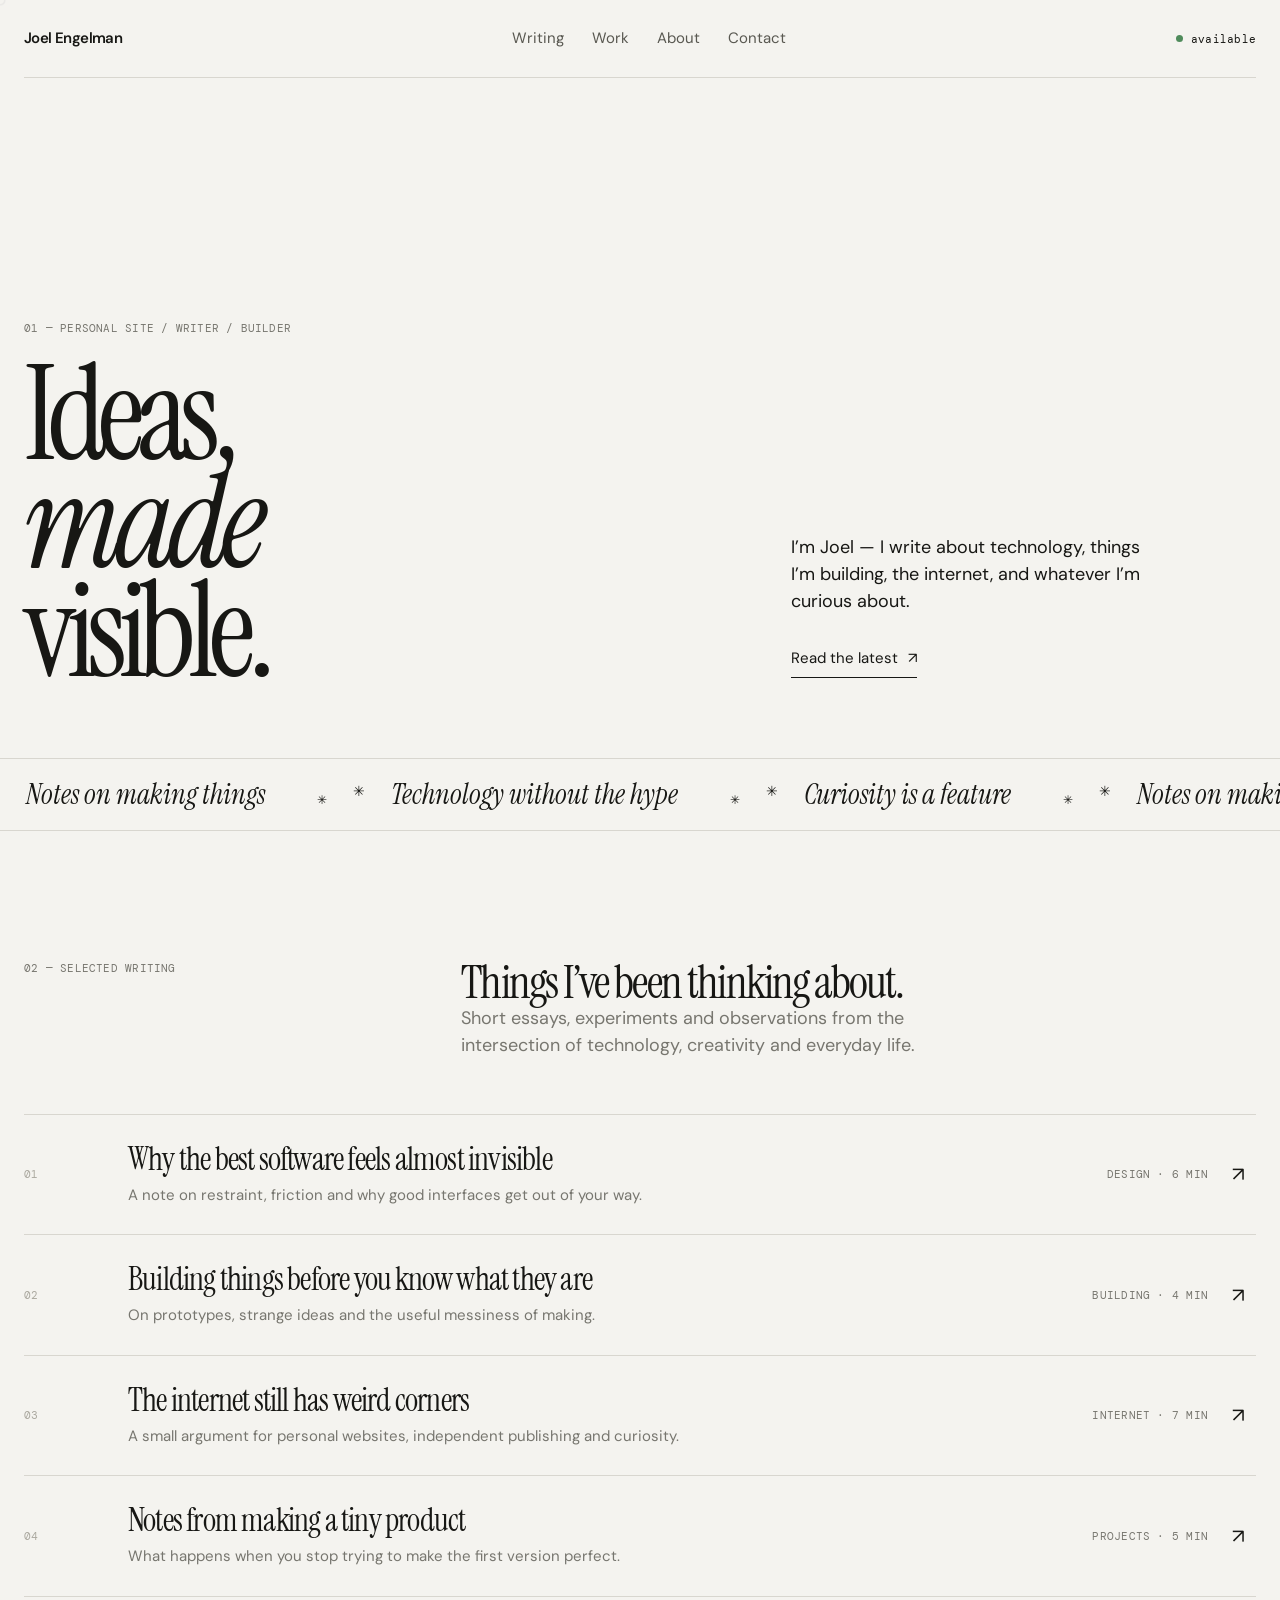
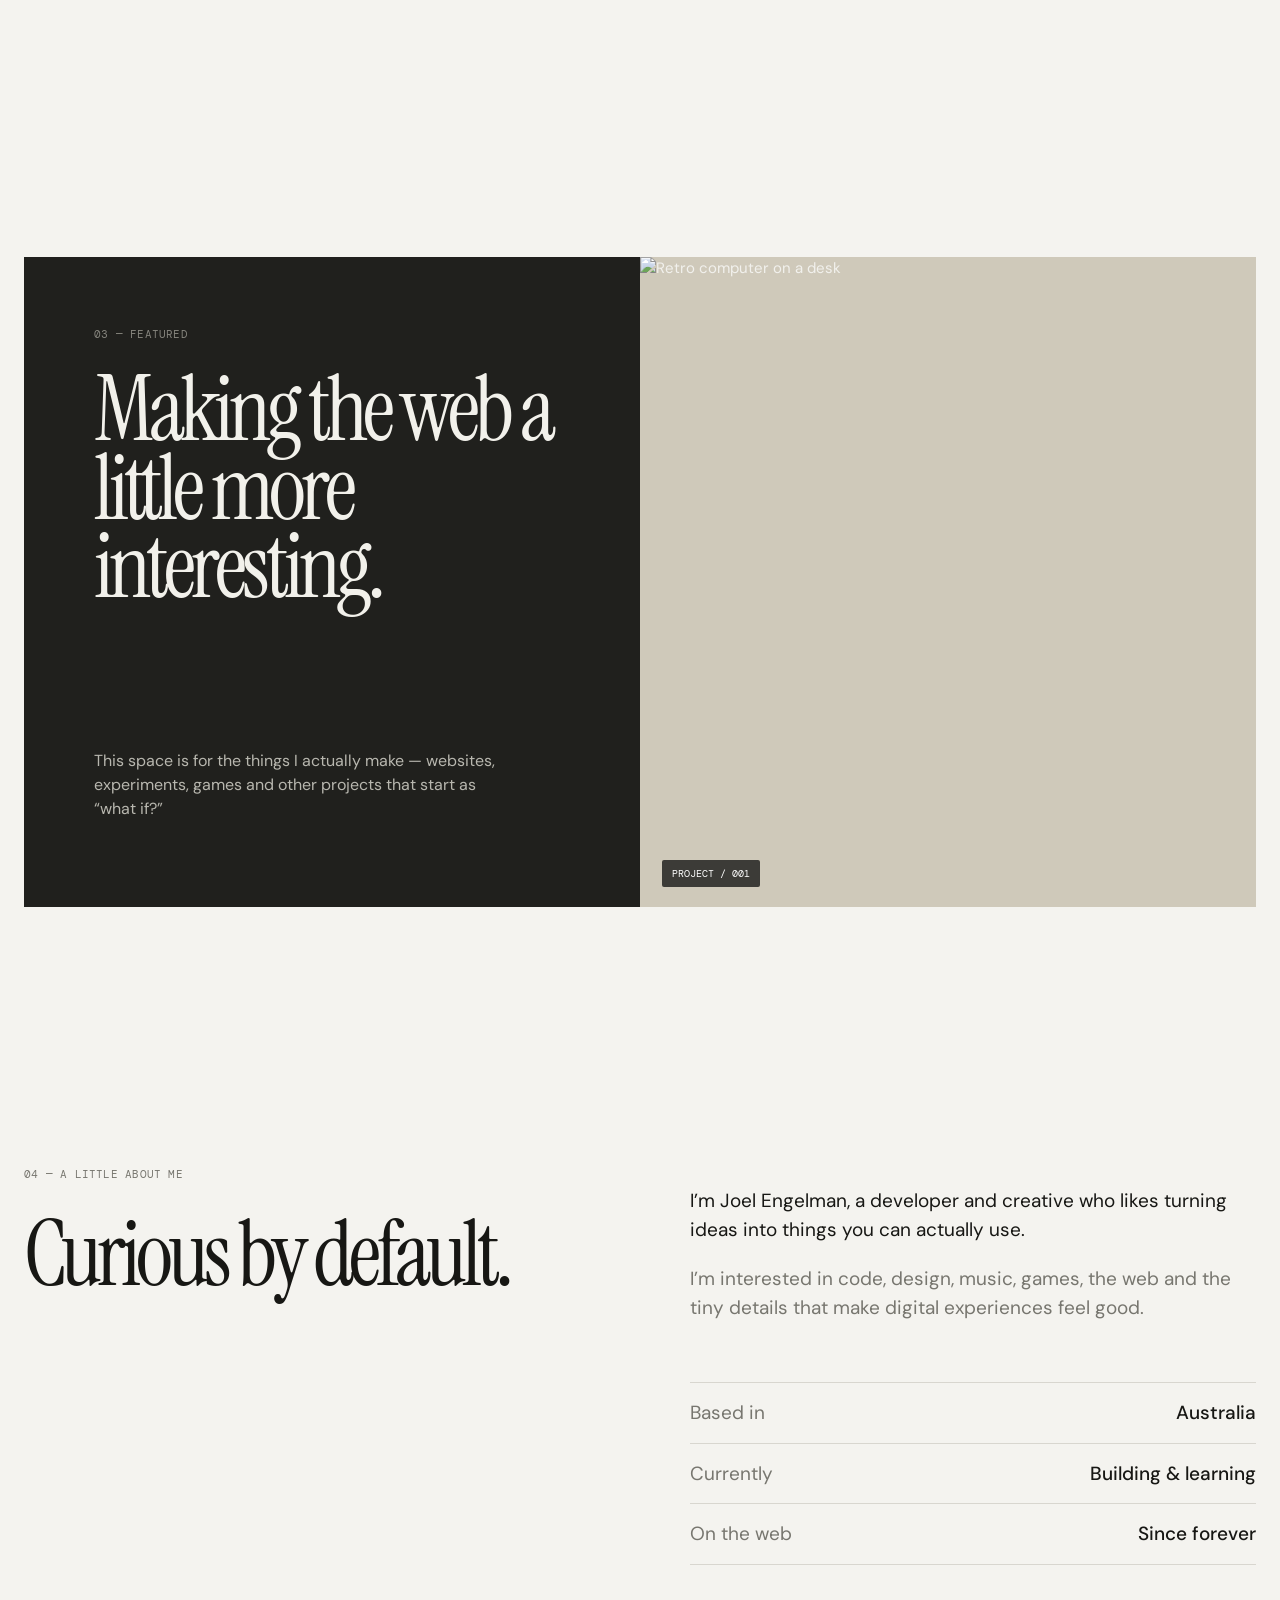
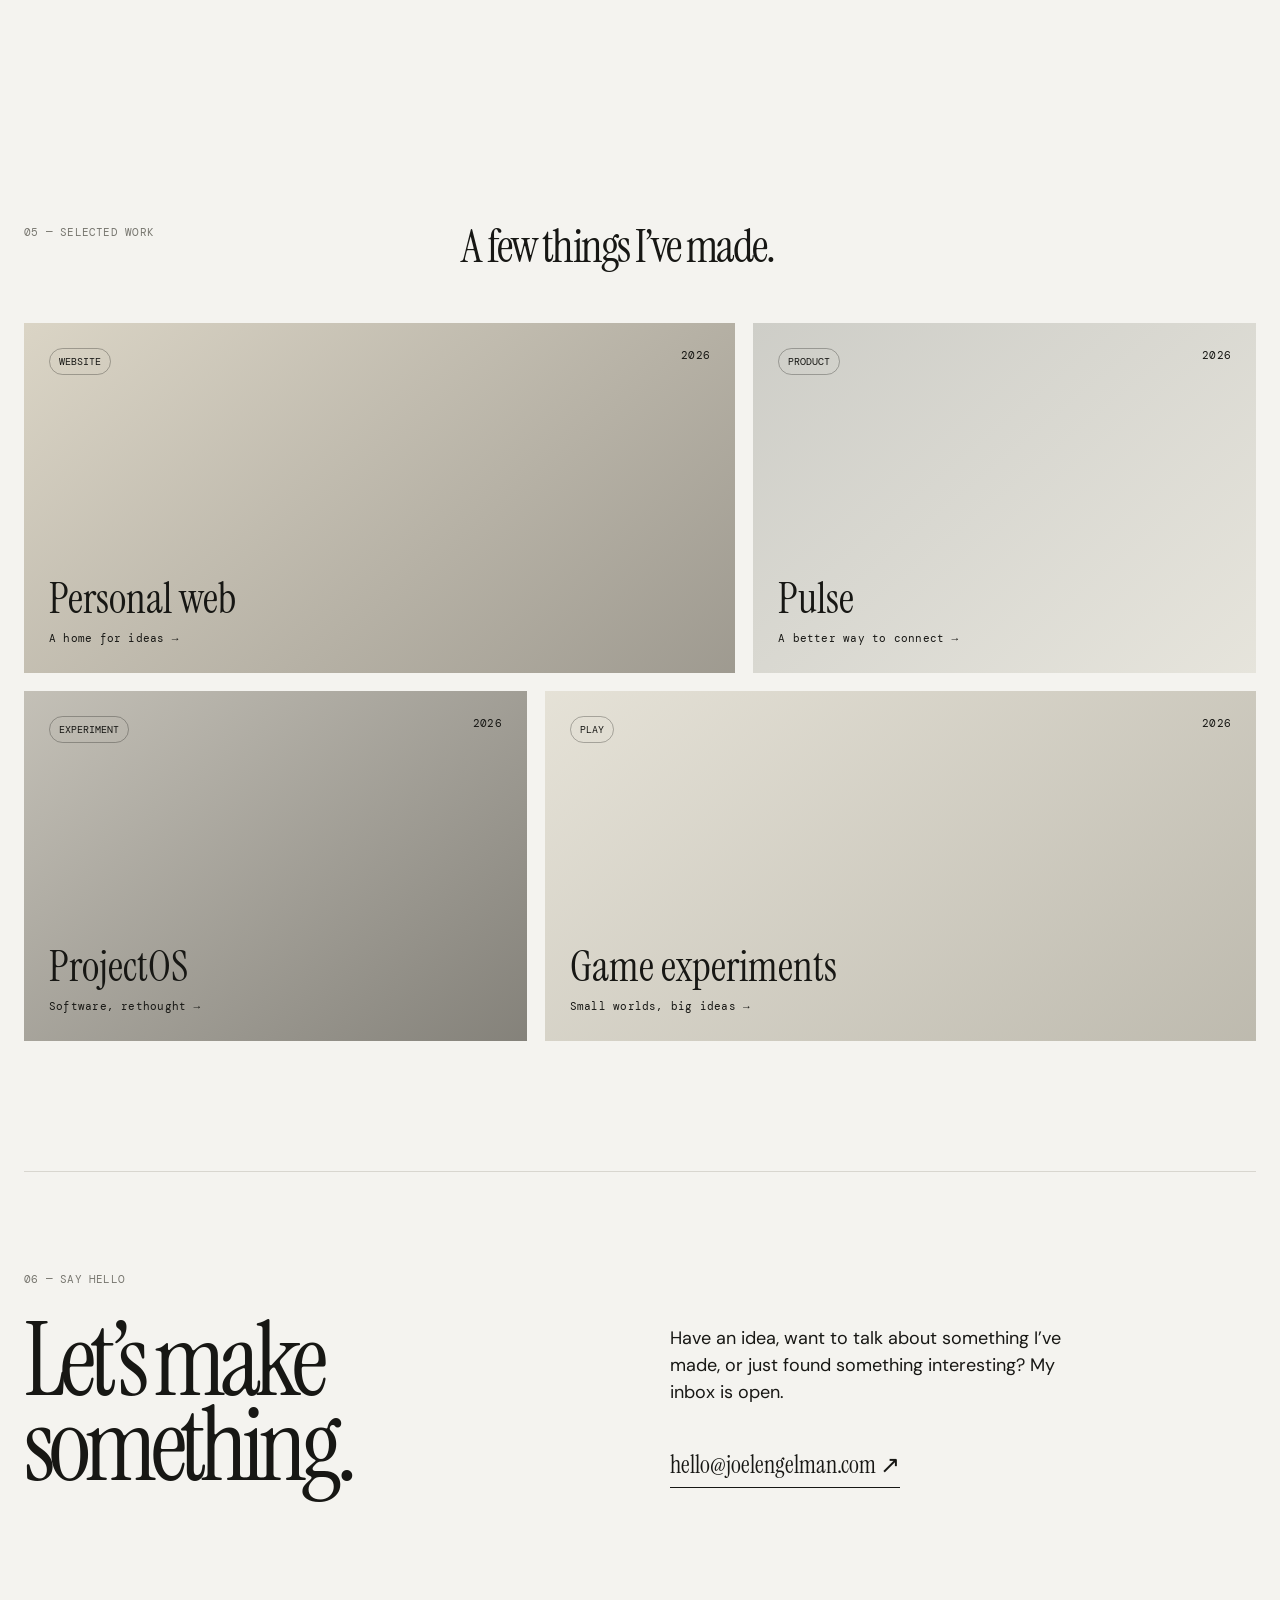
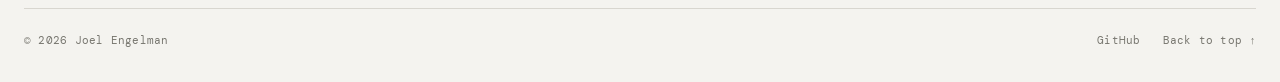
==== index.html @ c0d8b7df "Create premium editorial personal website" ====
<!doctype html>
<html lang="en">
<head>
<meta charset="utf-8">
<meta name="viewport" content="width=device-width,initial-scale=1">
<meta name="description" content="Joel Engelman — personal website, writing, projects and ideas.">
<title>Joel Engelman — Notes, projects & ideas</title>
<link rel="preconnect" href="https://fonts.googleapis.com">
<link rel="preconnect" href="https://fonts.gstatic.com" crossorigin>
<link href="https://fonts.googleapis.com/css2?family=DM+Mono:wght@400;500&family=DM+Sans:wght@400;500;600;700&family=Instrument+Serif:ital@0;1&display=swap" rel="stylesheet">
<style>
:root{--bg:#f4f3ef;--ink:#171714;--muted:#77766f;--line:#d8d6cf;--card:#eae9e3;--white:#faf9f5;--serif:'Instrument Serif',Georgia,serif;--sans:'DM Sans',Arial,sans-serif;--mono:'DM Mono',monospace}
*{box-sizing:border-box}html{scroll-behavior:smooth}body{margin:0;background:var(--bg);color:var(--ink);font-family:var(--sans);font-size:15px;line-height:1.5}a{color:inherit;text-decoration:none}button{font:inherit;color:inherit}.wrap{width:min(1240px,calc(100% - 48px));margin:auto}.mono{font:11px var(--mono);letter-spacing:.02em}.muted{color:var(--muted)}
.nav{height:78px;display:flex;align-items:center;justify-content:space-between;border-bottom:1px solid var(--line);position:relative;z-index:10}.brand{font-weight:600;letter-spacing:-.04em}.navlinks{display:flex;gap:28px;color:#595851}.navlinks a{transition:color .25s}.navlinks a:hover{color:var(--ink)}.navright{display:flex;align-items:center;gap:14px}.status{display:flex;align-items:center;gap:8px}.dot{width:7px;height:7px;border-radius:50%;background:#4f8b5b}.menu{display:none;background:none;border:0}
.hero{min-height:680px;display:grid;grid-template-columns:1.2fr .8fr;align-items:end;padding:90px 0 72px;gap:70px}.eyebrow{margin-bottom:26px}.hero h1{font:clamp(70px,10.2vw,150px)/.83 var(--serif);font-weight:400;letter-spacing:-.065em;margin:0;max-width:900px}.hero h1 em{font-style:italic}.hero-side{padding-bottom:8px;max-width:360px}.hero-side p{font-size:18px;line-height:1.5;margin:0 0 32px}.arrow{display:inline-flex;align-items:center;gap:10px;border-bottom:1px solid var(--ink);padding-bottom:8px}.arrow span{transition:transform .3s}.arrow:hover span{transform:translate(4px,-4px)}
.marquee{border-top:1px solid var(--line);border-bottom:1px solid var(--line);overflow:hidden;white-space:nowrap}.track{display:inline-flex;animation:marquee 28s linear infinite}.track span{font:italic 28px var(--serif);padding:17px 26px}.track b{font:14px var(--mono);font-weight:400;padding:23px 0}.track span:after{content:'✳';font:12px var(--sans);margin-left:52px}@keyframes marquee{to{transform:translateX(-50%)}}
.section{padding:130px 0}.section-head{display:grid;grid-template-columns:1fr 2fr;gap:40px;margin-bottom:55px}.section-title{font:46px/.95 var(--serif);letter-spacing:-.04em;margin:0}.section-intro{font-size:18px;max-width:540px;margin:0}.posts{border-top:1px solid var(--line)}.post{display:grid;grid-template-columns:80px 1.35fr .75fr 24px;gap:24px;align-items:center;padding:28px 0;border-bottom:1px solid var(--line);transition:padding .35s,background .35s}.post:hover{padding-left:18px;padding-right:18px;background:rgba(255,255,255,.35)}.num{color:#aaa89f}.post h3{font:32px/1 var(--serif);font-weight:400;margin:0 0 9px;letter-spacing:-.025em}.post p{margin:0;color:var(--muted);max-width:580px}.tag{text-align:right;color:var(--muted)}.chev{font-size:20px;transition:transform .3s}.post:hover .chev{transform:translate(4px,-4px)}
.feature{display:grid;grid-template-columns:1fr 1fr;min-height:650px;background:#20201d;color:#f2f1eb}.feature-copy{padding:70px;display:flex;flex-direction:column;justify-content:space-between}.feature-copy h2{font:clamp(54px,7vw,100px)/.88 var(--serif);font-weight:400;letter-spacing:-.055em;margin:0}.feature-copy p{max-width:420px;color:#b8b7af;font-size:16px}.feature-image{position:relative;overflow:hidden;background:#cfc9ba}.feature-image img{width:100%;height:100%;object-fit:cover;filter:saturate(.65);transition:transform 1.1s cubic-bezier(.2,.7,.2,1)}.feature:hover img{transform:scale(1.045)}.image-label{position:absolute;left:22px;bottom:20px;background:rgba(20,20,18,.78);color:white;padding:7px 10px;border-radius:2px;font:10px var(--mono)}
.about{display:grid;grid-template-columns:1fr 1fr;gap:100px}.about h2{font:clamp(58px,7vw,100px)/.88 var(--serif);font-weight:400;letter-spacing:-.055em;margin:0}.about-copy{font-size:19px;line-height:1.55;align-self:end}.facts{margin-top:60px;border-top:1px solid var(--line)}.fact{display:flex;justify-content:space-between;padding:15px 0;border-bottom:1px solid var(--line);color:var(--muted)}.fact b{color:var(--ink);font-weight:500}
.projects{display:grid;grid-template-columns:repeat(12,1fr);gap:18px}.project{background:var(--card);min-height:350px;padding:25px;display:flex;flex-direction:column;justify-content:space-between;overflow:hidden;position:relative}.project:nth-child(1){grid-column:span 7}.project:nth-child(2){grid-column:span 5}.project:nth-child(3){grid-column:span 5}.project:nth-child(4){grid-column:span 7}.project .visual{position:absolute;inset:0;opacity:.82;transition:transform .8s}.project:hover .visual{transform:scale(1.04)}.visual.one{background:linear-gradient(140deg,#d7d0bf,#8e897e)}.visual.two{background:linear-gradient(140deg,#c8c8c2,#e5e3da)}.visual.three{background:linear-gradient(140deg,#bbb7ad,#6e6b63)}.visual.four{background:linear-gradient(140deg,#e4e0d4,#b4b0a3)}.project-content,.project-top{position:relative;z-index:2}.project h3{font:42px var(--serif);margin:0}.project-top{display:flex;justify-content:space-between}.pill{border:1px solid rgba(23,23,20,.3);padding:6px 9px;border-radius:30px;font:10px var(--mono)}
.contact{border-top:1px solid var(--line);padding:100px 0 120px;display:grid;grid-template-columns:1fr 1fr;gap:60px}.contact h2{font:clamp(60px,8vw,115px)/.83 var(--serif);font-weight:400;letter-spacing:-.06em;margin:0}.contact-copy{align-self:end;max-width:420px;font-size:18px}.contact-link{display:inline-block;font:24px var(--serif);border-bottom:1px solid var(--ink);padding-bottom:7px;margin-top:25px}.footer{border-top:1px solid var(--line);padding:24px 0 35px;display:flex;justify-content:space-between;color:var(--muted)}.footer-links{display:flex;gap:22px}.footer a:hover{color:var(--ink)}
.reveal{opacity:0;transform:translateY(24px);transition:opacity .8s ease,transform .8s cubic-bezier(.2,.7,.2,1)}.reveal.visible{opacity:1;transform:none}.cursor{position:fixed;width:11px;height:11px;border:1px solid var(--ink);border-radius:50%;pointer-events:none;z-index:100;transform:translate(-50%,-50%);transition:width .2s,height .2s,background .2s;mix-blend-mode:difference}.cursor.big{width:48px;height:48px;background:#fff;border-color:#fff}.progress{position:fixed;left:0;top:0;height:2px;background:var(--ink);z-index:100;width:0}
@media(max-width:800px){.wrap{width:min(100% - 32px,620px)}.nav{height:68px}.navlinks{display:none}.menu{display:block}.status{display:none}.hero{min-height:auto;grid-template-columns:1fr;padding:90px 0 80px;gap:55px}.hero h1{font-size:clamp(68px,20vw,120px)}.hero-side{max-width:500px}.section{padding:90px 0}.section-head{grid-template-columns:1fr;gap:25px}.post{grid-template-columns:35px 1fr 20px}.post .tag{display:none}.post h3{font-size:27px}.feature{grid-template-columns:1fr}.feature-image{min-height:430px;order:-1}.feature-copy{padding:45px 28px;min-height:500px}.about{grid-template-columns:1fr;gap:55px}.projects{display:block}.project{margin-bottom:14px;min-height:300px}.contact{grid-template-columns:1fr;padding:80px 0;gap:55px}.footer{display:block}.footer-links{margin-top:15px}.cursor{display:none}}
</style>
</head>
<body>
<div class="progress" id="progress"></div><div class="cursor" id="cursor"></div>
<header class="wrap nav"><a class="brand" href="#top">Joel Engelman</a><nav class="navlinks"><a href="#writing">Writing</a><a href="#work">Work</a><a href="#about">About</a><a href="#contact">Contact</a></nav><div class="navright"><span class="status mono"><i class="dot"></i> available</span><button class="menu" aria-label="Open menu">☰</button></div></header>
<main id="top">
<section class="wrap hero reveal"><div><div class="eyebrow mono muted">01 — PERSONAL SITE / WRITER / BUILDER</div><h1>Ideas,<br><em>made</em><br>visible.</h1></div><div class="hero-side"><p>I’m Joel — I write about technology, things I’m building, the internet, and whatever I’m curious about.</p><a class="arrow" href="#writing">Read the latest <span>↗</span></a></div></section>
<div class="marquee"><div class="track"><span>Notes on making things</span><b>✳</b><span>Technology without the hype</span><b>✳</b><span>Curiosity is a feature</span><b>✳</b><span>Notes on making things</span><b>✳</b><span>Technology without the hype</span><b>✳</b><span>Curiosity is a feature</span><b>✳</b></div></div>
<section class="wrap section reveal" id="writing"><div class="section-head"><div><div class="mono muted">02 — SELECTED WRITING</div></div><div><h2 class="section-title">Things I’ve been thinking about.</h2><p class="section-intro muted">Short essays, experiments and observations from the intersection of technology, creativity and everyday life.</p></div></div><div class="posts">
<a class="post" href="#"><span class="num mono">01</span><div><h3>Why the best software feels almost invisible</h3><p>A note on restraint, friction and why good interfaces get out of your way.</p></div><span class="tag mono">DESIGN · 6 MIN</span><span class="chev">↗</span></a>
<a class="post" href="#"><span class="num mono">02</span><div><h3>Building things before you know what they are</h3><p>On prototypes, strange ideas and the useful messiness of making.</p></div><span class="tag mono">BUILDING · 4 MIN</span><span class="chev">↗</span></a>
<a class="post" href="#"><span class="num mono">03</span><div><h3>The internet still has weird corners</h3><p>A small argument for personal websites, independent publishing and curiosity.</p></div><span class="tag mono">INTERNET · 7 MIN</span><span class="chev">↗</span></a>
<a class="post" href="#"><span class="num mono">04</span><div><h3>Notes from making a tiny product</h3><p>What happens when you stop trying to make the first version perfect.</p></div><span class="tag mono">PROJECTS · 5 MIN</span><span class="chev">↗</span></a>
</div></section>
<section class="wrap section reveal" id="work"><div class="feature"><div class="feature-copy"><div><div class="mono" style="color:#85847d;margin-bottom:30px">03 — FEATURED</div><h2>Making the web a little more interesting.</h2></div><p>This space is for the things I actually make — websites, experiments, games and other projects that start as “what if?”</p></div><div class="feature-image"><img src="https://images.unsplash.com/photo-1550745165-9bc0b252726f?auto=format&fit=crop&w=1200&q=85" alt="Retro computer on a desk"><span class="image-label">PROJECT / 001</span></div></div></section>
<section class="wrap section reveal" id="about"><div class="about"><div><div class="mono muted" style="margin-bottom:35px">04 — A LITTLE ABOUT ME</div><h2>Curious by default.</h2></div><div class="about-copy"><p>I’m Joel Engelman, a developer and creative who likes turning ideas into things you can actually use.</p><p class="muted">I’m interested in code, design, music, games, the web and the tiny details that make digital experiences feel good.</p><div class="facts"><div class="fact"><span>Based in</span><b>Australia</b></div><div class="fact"><span>Currently</span><b>Building & learning</b></div><div class="fact"><span>On the web</span><b>Since forever</b></div></div></div></div></section>
<section class="wrap section reveal"><div class="section-head"><div><div class="mono muted">05 — SELECTED WORK</div></div><div><h2 class="section-title">A few things I’ve made.</h2></div></div><div class="projects"><a class="project" href="#"><div class="visual one"></div><div class="project-top"><span class="pill">WEBSITE</span><span class="mono">2026</span></div><div class="project-content"><h3>Personal web</h3><span class="mono">A home for ideas →</span></div></a><a class="project" href="#"><div class="visual two"></div><div class="project-top"><span class="pill">PRODUCT</span><span class="mono">2026</span></div><div class="project-content"><h3>Pulse</h3><span class="mono">A better way to connect →</span></div></a><a class="project" href="#"><div class="visual three"></div><div class="project-top"><span class="pill">EXPERIMENT</span><span class="mono">2026</span></div><div class="project-content"><h3>ProjectOS</h3><span class="mono">Software, rethought →</span></div></a><a class="project" href="#"><div class="visual four"></div><div class="project-top"><span class="pill">PLAY</span><span class="mono">2026</span></div><div class="project-content"><h3>Game experiments</h3><span class="mono">Small worlds, big ideas →</span></div></a></div></section>
<section class="wrap contact reveal" id="contact"><div><div class="mono muted" style="margin-bottom:32px">06 — SAY HELLO</div><h2>Let’s make<br>something.</h2></div><div class="contact-copy"><p>Have an idea, want to talk about something I’ve made, or just found something interesting? My inbox is open.</p><a class="contact-link" href="mailto:hello@joelengelman.com">hello@joelengelman.com ↗</a></div></section>
</main>
<footer class="wrap footer"><span class="mono">© 2026 Joel Engelman</span><div class="footer-links mono"><a href="https://github.com/JoelEngelman">GitHub</a><a href="#top">Back to top ↑</a></div></footer>
<script>
const cursor=document.getElementById('cursor');const progress=document.getElementById('progress');
window.addEventListener('mousemove',e=>{cursor.style.left=e.clientX+'px';cursor.style.top=e.clientY+'px'});
document.querySelectorAll('a,button').forEach(el=>{el.addEventListener('mouseenter',()=>cursor.classList.add('big'));el.addEventListener('mouseleave',()=>cursor.classList.remove('big'))});
window.addEventListener('scroll',()=>{const h=document.documentElement.scrollHeight-innerHeight;progress.style.width=(scrollY/h*100)+'%'});
const observer=new IntersectionObserver(entries=>entries.forEach(e=>{if(e.isIntersecting)e.target.classList.add('visible')}),{threshold:.12});document.querySelectorAll('.reveal').forEach(x=>observer.observe(x));
</script>
</body></html>
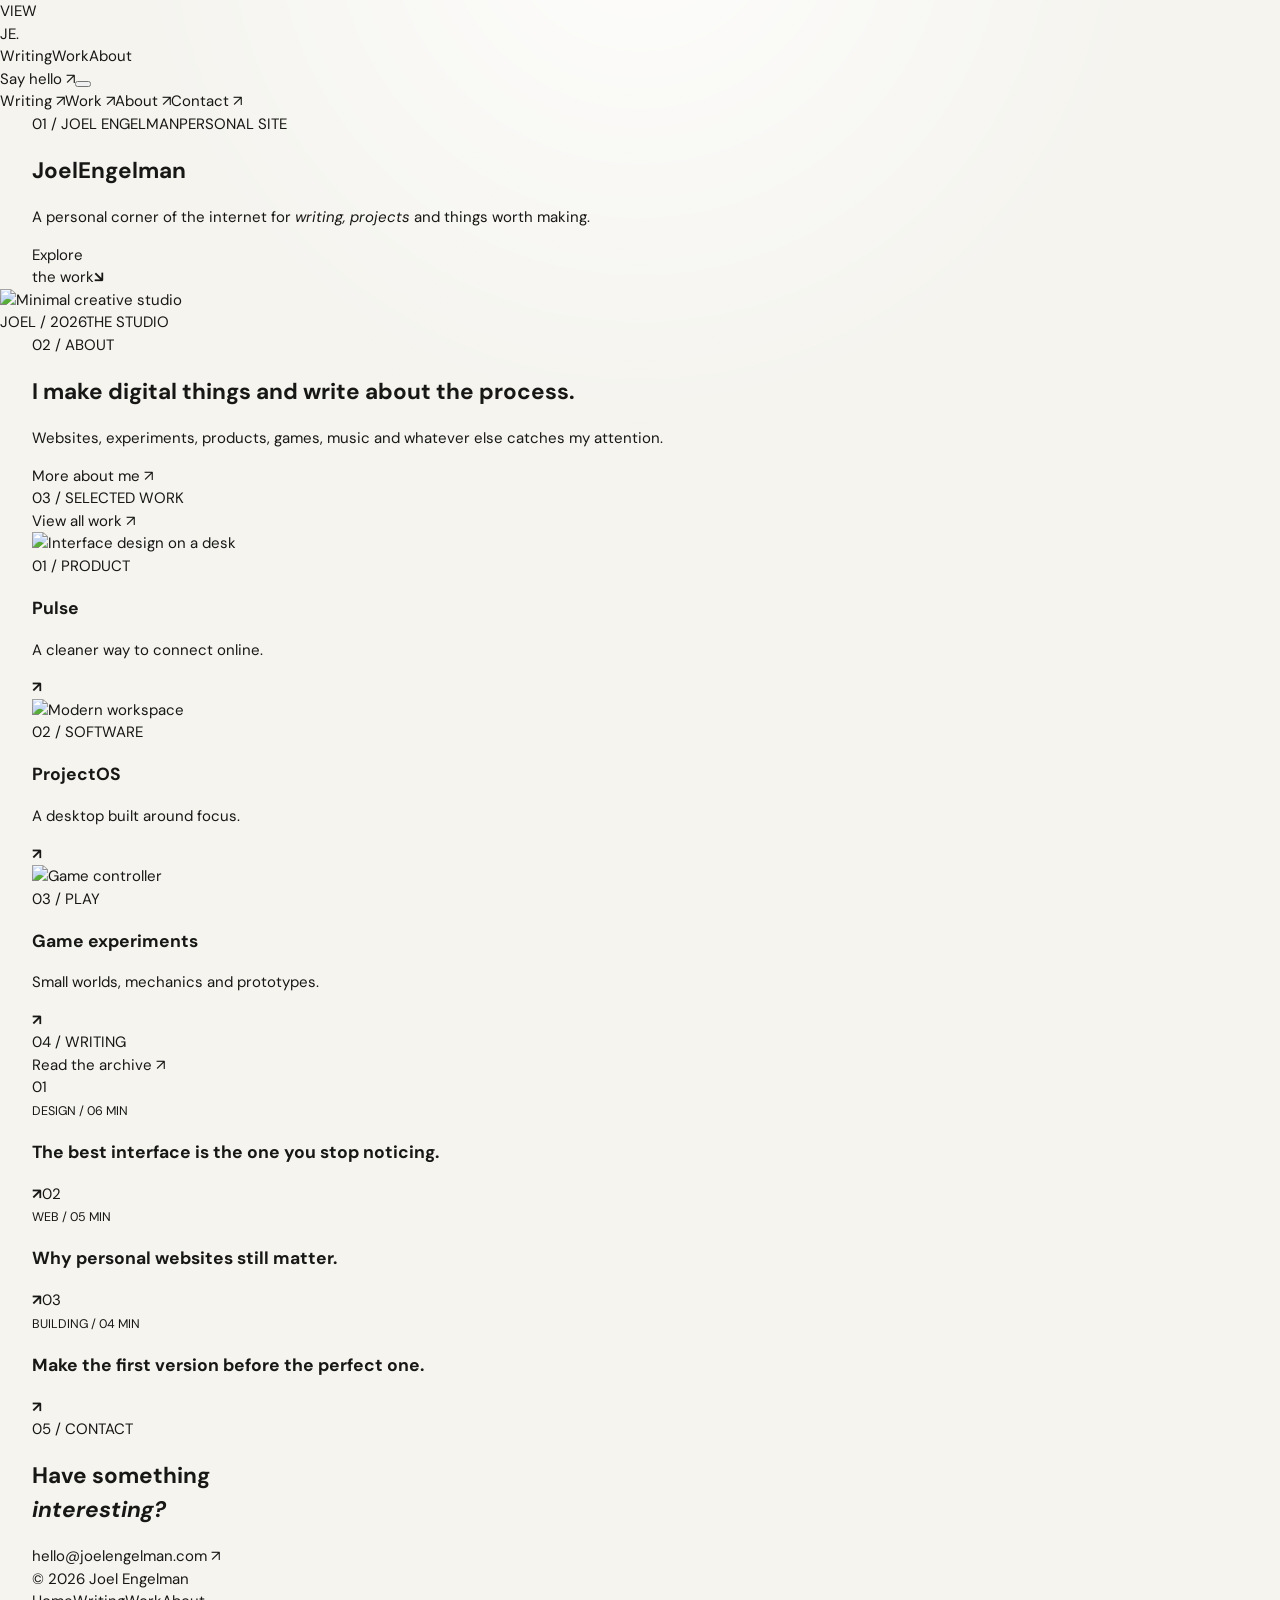
==== commit 13793006: "Rebuild site as premium interactive Framer-style portfolio" ====
--- a/index.html
+++ b/index.html
@@ -1,51 +1,31 @@
 <!doctype html>
 <html lang="en">
 <head>
-<meta charset="utf-8">
-<meta name="viewport" content="width=device-width,initial-scale=1">
-<meta name="description" content="Joel Engelman — personal website, writing, projects and ideas.">
-<title>Joel Engelman — Notes, projects & ideas</title>
-<link rel="preconnect" href="https://fonts.googleapis.com">
-<link rel="preconnect" href="https://fonts.gstatic.com" crossorigin>
-<link href="https://fonts.googleapis.com/css2?family=DM+Mono:wght@400;500&family=DM+Sans:wght@400;500;600;700&family=Instrument+Serif:ital@0;1&display=swap" rel="stylesheet">
-<style>
-:root{--bg:#f4f3ef;--ink:#171714;--muted:#77766f;--line:#d8d6cf;--card:#eae9e3;--white:#faf9f5;--serif:'Instrument Serif',Georgia,serif;--sans:'DM Sans',Arial,sans-serif;--mono:'DM Mono',monospace}
-*{box-sizing:border-box}html{scroll-behavior:smooth}body{margin:0;background:var(--bg);color:var(--ink);font-family:var(--sans);font-size:15px;line-height:1.5}a{color:inherit;text-decoration:none}button{font:inherit;color:inherit}.wrap{width:min(1240px,calc(100% - 48px));margin:auto}.mono{font:11px var(--mono);letter-spacing:.02em}.muted{color:var(--muted)}
-.nav{height:78px;display:flex;align-items:center;justify-content:space-between;border-bottom:1px solid var(--line);position:relative;z-index:10}.brand{font-weight:600;letter-spacing:-.04em}.navlinks{display:flex;gap:28px;color:#595851}.navlinks a{transition:color .25s}.navlinks a:hover{color:var(--ink)}.navright{display:flex;align-items:center;gap:14px}.status{display:flex;align-items:center;gap:8px}.dot{width:7px;height:7px;border-radius:50%;background:#4f8b5b}.menu{display:none;background:none;border:0}
-.hero{min-height:680px;display:grid;grid-template-columns:1.2fr .8fr;align-items:end;padding:90px 0 72px;gap:70px}.eyebrow{margin-bottom:26px}.hero h1{font:clamp(70px,10.2vw,150px)/.83 var(--serif);font-weight:400;letter-spacing:-.065em;margin:0;max-width:900px}.hero h1 em{font-style:italic}.hero-side{padding-bottom:8px;max-width:360px}.hero-side p{font-size:18px;line-height:1.5;margin:0 0 32px}.arrow{display:inline-flex;align-items:center;gap:10px;border-bottom:1px solid var(--ink);padding-bottom:8px}.arrow span{transition:transform .3s}.arrow:hover span{transform:translate(4px,-4px)}
-.marquee{border-top:1px solid var(--line);border-bottom:1px solid var(--line);overflow:hidden;white-space:nowrap}.track{display:inline-flex;animation:marquee 28s linear infinite}.track span{font:italic 28px var(--serif);padding:17px 26px}.track b{font:14px var(--mono);font-weight:400;padding:23px 0}.track span:after{content:'✳';font:12px var(--sans);margin-left:52px}@keyframes marquee{to{transform:translateX(-50%)}}
-.section{padding:130px 0}.section-head{display:grid;grid-template-columns:1fr 2fr;gap:40px;margin-bottom:55px}.section-title{font:46px/.95 var(--serif);letter-spacing:-.04em;margin:0}.section-intro{font-size:18px;max-width:540px;margin:0}.posts{border-top:1px solid var(--line)}.post{display:grid;grid-template-columns:80px 1.35fr .75fr 24px;gap:24px;align-items:center;padding:28px 0;border-bottom:1px solid var(--line);transition:padding .35s,background .35s}.post:hover{padding-left:18px;padding-right:18px;background:rgba(255,255,255,.35)}.num{color:#aaa89f}.post h3{font:32px/1 var(--serif);font-weight:400;margin:0 0 9px;letter-spacing:-.025em}.post p{margin:0;color:var(--muted);max-width:580px}.tag{text-align:right;color:var(--muted)}.chev{font-size:20px;transition:transform .3s}.post:hover .chev{transform:translate(4px,-4px)}
-.feature{display:grid;grid-template-columns:1fr 1fr;min-height:650px;background:#20201d;color:#f2f1eb}.feature-copy{padding:70px;display:flex;flex-direction:column;justify-content:space-between}.feature-copy h2{font:clamp(54px,7vw,100px)/.88 var(--serif);font-weight:400;letter-spacing:-.055em;margin:0}.feature-copy p{max-width:420px;color:#b8b7af;font-size:16px}.feature-image{position:relative;overflow:hidden;background:#cfc9ba}.feature-image img{width:100%;height:100%;object-fit:cover;filter:saturate(.65);transition:transform 1.1s cubic-bezier(.2,.7,.2,1)}.feature:hover img{transform:scale(1.045)}.image-label{position:absolute;left:22px;bottom:20px;background:rgba(20,20,18,.78);color:white;padding:7px 10px;border-radius:2px;font:10px var(--mono)}
-.about{display:grid;grid-template-columns:1fr 1fr;gap:100px}.about h2{font:clamp(58px,7vw,100px)/.88 var(--serif);font-weight:400;letter-spacing:-.055em;margin:0}.about-copy{font-size:19px;line-height:1.55;align-self:end}.facts{margin-top:60px;border-top:1px solid var(--line)}.fact{display:flex;justify-content:space-between;padding:15px 0;border-bottom:1px solid var(--line);color:var(--muted)}.fact b{color:var(--ink);font-weight:500}
-.projects{display:grid;grid-template-columns:repeat(12,1fr);gap:18px}.project{background:var(--card);min-height:350px;padding:25px;display:flex;flex-direction:column;justify-content:space-between;overflow:hidden;position:relative}.project:nth-child(1){grid-column:span 7}.project:nth-child(2){grid-column:span 5}.project:nth-child(3){grid-column:span 5}.project:nth-child(4){grid-column:span 7}.project .visual{position:absolute;inset:0;opacity:.82;transition:transform .8s}.project:hover .visual{transform:scale(1.04)}.visual.one{background:linear-gradient(140deg,#d7d0bf,#8e897e)}.visual.two{background:linear-gradient(140deg,#c8c8c2,#e5e3da)}.visual.three{background:linear-gradient(140deg,#bbb7ad,#6e6b63)}.visual.four{background:linear-gradient(140deg,#e4e0d4,#b4b0a3)}.project-content,.project-top{position:relative;z-index:2}.project h3{font:42px var(--serif);margin:0}.project-top{display:flex;justify-content:space-between}.pill{border:1px solid rgba(23,23,20,.3);padding:6px 9px;border-radius:30px;font:10px var(--mono)}
-.contact{border-top:1px solid var(--line);padding:100px 0 120px;display:grid;grid-template-columns:1fr 1fr;gap:60px}.contact h2{font:clamp(60px,8vw,115px)/.83 var(--serif);font-weight:400;letter-spacing:-.06em;margin:0}.contact-copy{align-self:end;max-width:420px;font-size:18px}.contact-link{display:inline-block;font:24px var(--serif);border-bottom:1px solid var(--ink);padding-bottom:7px;margin-top:25px}.footer{border-top:1px solid var(--line);padding:24px 0 35px;display:flex;justify-content:space-between;color:var(--muted)}.footer-links{display:flex;gap:22px}.footer a:hover{color:var(--ink)}
-.reveal{opacity:0;transform:translateY(24px);transition:opacity .8s ease,transform .8s cubic-bezier(.2,.7,.2,1)}.reveal.visible{opacity:1;transform:none}.cursor{position:fixed;width:11px;height:11px;border:1px solid var(--ink);border-radius:50%;pointer-events:none;z-index:100;transform:translate(-50%,-50%);transition:width .2s,height .2s,background .2s;mix-blend-mode:difference}.cursor.big{width:48px;height:48px;background:#fff;border-color:#fff}.progress{position:fixed;left:0;top:0;height:2px;background:var(--ink);z-index:100;width:0}
-@media(max-width:800px){.wrap{width:min(100% - 32px,620px)}.nav{height:68px}.navlinks{display:none}.menu{display:block}.status{display:none}.hero{min-height:auto;grid-template-columns:1fr;padding:90px 0 80px;gap:55px}.hero h1{font-size:clamp(68px,20vw,120px)}.hero-side{max-width:500px}.section{padding:90px 0}.section-head{grid-template-columns:1fr;gap:25px}.post{grid-template-columns:35px 1fr 20px}.post .tag{display:none}.post h3{font-size:27px}.feature{grid-template-columns:1fr}.feature-image{min-height:430px;order:-1}.feature-copy{padding:45px 28px;min-height:500px}.about{grid-template-columns:1fr;gap:55px}.projects{display:block}.project{margin-bottom:14px;min-height:300px}.contact{grid-template-columns:1fr;padding:80px 0;gap:55px}.footer{display:block}.footer-links{margin-top:15px}.cursor{display:none}}
-</style>
+<meta charset="utf-8"><meta name="viewport" content="width=device-width,initial-scale=1">
+<meta name="description" content="Joel Engelman — personal website, writing and selected projects.">
+<title>Joel Engelman — Home</title>
+<link rel="preconnect" href="https://fonts.googleapis.com"><link rel="preconnect" href="https://fonts.gstatic.com" crossorigin>
+<link href="https://fonts.googleapis.com/css2?family=DM+Mono:wght@400;500&family=DM+Sans:wght@400;500;600&family=Instrument+Serif:ital@0;1&display=swap" rel="stylesheet">
+<link rel="stylesheet" href="styles.css">
 </head>
 <body>
-<div class="progress" id="progress"></div><div class="cursor" id="cursor"></div>
-<header class="wrap nav"><a class="brand" href="#top">Joel Engelman</a><nav class="navlinks"><a href="#writing">Writing</a><a href="#work">Work</a><a href="#about">About</a><a href="#contact">Contact</a></nav><div class="navright"><span class="status mono"><i class="dot"></i> available</span><button class="menu" aria-label="Open menu">☰</button></div></header>
-<main id="top">
-<section class="wrap hero reveal"><div><div class="eyebrow mono muted">01 — PERSONAL SITE / WRITER / BUILDER</div><h1>Ideas,<br><em>made</em><br>visible.</h1></div><div class="hero-side"><p>I’m Joel — I write about technology, things I’m building, the internet, and whatever I’m curious about.</p><a class="arrow" href="#writing">Read the latest <span>↗</span></a></div></section>
-<div class="marquee"><div class="track"><span>Notes on making things</span><b>✳</b><span>Technology without the hype</span><b>✳</b><span>Curiosity is a feature</span><b>✳</b><span>Notes on making things</span><b>✳</b><span>Technology without the hype</span><b>✳</b><span>Curiosity is a feature</span><b>✳</b></div></div>
-<section class="wrap section reveal" id="writing"><div class="section-head"><div><div class="mono muted">02 — SELECTED WRITING</div></div><div><h2 class="section-title">Things I’ve been thinking about.</h2><p class="section-intro muted">Short essays, experiments and observations from the intersection of technology, creativity and everyday life.</p></div></div><div class="posts">
-<a class="post" href="#"><span class="num mono">01</span><div><h3>Why the best software feels almost invisible</h3><p>A note on restraint, friction and why good interfaces get out of your way.</p></div><span class="tag mono">DESIGN · 6 MIN</span><span class="chev">↗</span></a>
-<a class="post" href="#"><span class="num mono">02</span><div><h3>Building things before you know what they are</h3><p>On prototypes, strange ideas and the useful messiness of making.</p></div><span class="tag mono">BUILDING · 4 MIN</span><span class="chev">↗</span></a>
-<a class="post" href="#"><span class="num mono">03</span><div><h3>The internet still has weird corners</h3><p>A small argument for personal websites, independent publishing and curiosity.</p></div><span class="tag mono">INTERNET · 7 MIN</span><span class="chev">↗</span></a>
-<a class="post" href="#"><span class="num mono">04</span><div><h3>Notes from making a tiny product</h3><p>What happens when you stop trying to make the first version perfect.</p></div><span class="tag mono">PROJECTS · 5 MIN</span><span class="chev">↗</span></a>
-</div></section>
-<section class="wrap section reveal" id="work"><div class="feature"><div class="feature-copy"><div><div class="mono" style="color:#85847d;margin-bottom:30px">03 — FEATURED</div><h2>Making the web a little more interesting.</h2></div><p>This space is for the things I actually make — websites, experiments, games and other projects that start as “what if?”</p></div><div class="feature-image"><img src="https://images.unsplash.com/photo-1550745165-9bc0b252726f?auto=format&fit=crop&w=1200&q=85" alt="Retro computer on a desk"><span class="image-label">PROJECT / 001</span></div></div></section>
-<section class="wrap section reveal" id="about"><div class="about"><div><div class="mono muted" style="margin-bottom:35px">04 — A LITTLE ABOUT ME</div><h2>Curious by default.</h2></div><div class="about-copy"><p>I’m Joel Engelman, a developer and creative who likes turning ideas into things you can actually use.</p><p class="muted">I’m interested in code, design, music, games, the web and the tiny details that make digital experiences feel good.</p><div class="facts"><div class="fact"><span>Based in</span><b>Australia</b></div><div class="fact"><span>Currently</span><b>Building & learning</b></div><div class="fact"><span>On the web</span><b>Since forever</b></div></div></div></div></section>
-<section class="wrap section reveal"><div class="section-head"><div><div class="mono muted">05 — SELECTED WORK</div></div><div><h2 class="section-title">A few things I’ve made.</h2></div></div><div class="projects"><a class="project" href="#"><div class="visual one"></div><div class="project-top"><span class="pill">WEBSITE</span><span class="mono">2026</span></div><div class="project-content"><h3>Personal web</h3><span class="mono">A home for ideas →</span></div></a><a class="project" href="#"><div class="visual two"></div><div class="project-top"><span class="pill">PRODUCT</span><span class="mono">2026</span></div><div class="project-content"><h3>Pulse</h3><span class="mono">A better way to connect →</span></div></a><a class="project" href="#"><div class="visual three"></div><div class="project-top"><span class="pill">EXPERIMENT</span><span class="mono">2026</span></div><div class="project-content"><h3>ProjectOS</h3><span class="mono">Software, rethought →</span></div></a><a class="project" href="#"><div class="visual four"></div><div class="project-top"><span class="pill">PLAY</span><span class="mono">2026</span></div><div class="project-content"><h3>Game experiments</h3><span class="mono">Small worlds, big ideas →</span></div></a></div></section>
-<section class="wrap contact reveal" id="contact"><div><div class="mono muted" style="margin-bottom:32px">06 — SAY HELLO</div><h2>Let’s make<br>something.</h2></div><div class="contact-copy"><p>Have an idea, want to talk about something I’ve made, or just found something interesting? My inbox is open.</p><a class="contact-link" href="mailto:hello@joelengelman.com">hello@joelengelman.com ↗</a></div></section>
+<div class="grain"></div><div class="scroll-line" id="scrollLine"></div><div class="cursor" id="cursor"><span></span></div><div class="cursor-label" id="cursorLabel">VIEW</div>
+<header class="site-nav" id="siteNav"><a class="wordmark magnetic" href="index.html">JE<span>.</span></a><nav><a href="writing.html">Writing</a><a href="work.html">Work</a><a href="about.html">About</a></nav><a class="nav-pill magnetic" href="mailto:hello@joelengelman.com">Say hello <span>↗</span></a><button class="menu magnetic" id="menu" aria-label="Open navigation"><i></i><i></i></button></header>
+<div class="mobile-menu" id="mobileMenu"><a href="writing.html">Writing <span>↗</span></a><a href="work.html">Work <span>↗</span></a><a href="about.html">About <span>↗</span></a><a href="mailto:hello@joelengelman.com">Contact <span>↗</span></a></div>
+<main>
+<section class="hero container">
+  <div class="hero-meta reveal"><span>01 / JOEL ENGELMAN</span><span>PERSONAL SITE</span></div>
+  <div class="hero-title-wrap"><h1 class="hero-title reveal"><span>Joel</span><span class="indent">Engelman</span></h1><div class="hero-orbit" aria-hidden="true"><div class="orbit-ring"></div><div class="orbit-dot"></div></div></div>
+  <div class="hero-bottom reveal"><p>A personal corner of the internet for <em>writing, projects</em> and things worth making.</p><a class="circle-link magnetic" href="work.html" data-cursor="OPEN"><span>Explore<br>the work</span><b>↘</b></a></div>
+</section>
+<section class="image-stage reveal" data-cursor="DRAG"><div class="stage-image"><img src="https://images.unsplash.com/photo-1497366811353-6870744d04b2?auto=format&fit=crop&w=2200&q=88" alt="Minimal creative studio"></div><div class="stage-caption"><span>JOEL / 2026</span><span>THE STUDIO</span></div></section>
+<section class="intro container reveal"><div class="section-kicker">02 / ABOUT</div><div class="intro-copy"><h2>I make digital things and write about the process.</h2><div><p>Websites, experiments, products, games, music and whatever else catches my attention.</p><a class="text-link" href="about.html">More about me <span>↗</span></a></div></div></section>
+<section class="work-preview container" id="work"><div class="section-head reveal"><div class="section-kicker">03 / SELECTED WORK</div><a class="text-link" href="work.html">View all work <span>↗</span></a></div>
+<a class="project-card project-large reveal magnetic-card" href="work.html#pulse" data-cursor="OPEN"><div class="project-media"><img src="https://images.unsplash.com/photo-1558655146-9f40138edfeb?auto=format&fit=crop&w=1800&q=88" alt="Interface design on a desk"></div><div class="project-info"><span>01 / PRODUCT</span><h3>Pulse</h3><p>A cleaner way to connect online.</p><b>↗</b></div></a>
+<div class="project-grid"><a class="project-card reveal magnetic-card" href="work.html#projectos" data-cursor="OPEN"><div class="project-media"><img src="https://images.unsplash.com/photo-1497366754035-f200968a6e72?auto=format&fit=crop&w=1300&q=88" alt="Modern workspace"></div><div class="project-info"><span>02 / SOFTWARE</span><h3>ProjectOS</h3><p>A desktop built around focus.</p><b>↗</b></div></a><a class="project-card reveal magnetic-card" href="work.html#games" data-cursor="OPEN"><div class="project-media"><img src="https://images.unsplash.com/photo-1511512578047-dfb367046420?auto=format&fit=crop&w=1300&q=88" alt="Game controller"></div><div class="project-info"><span>03 / PLAY</span><h3>Game experiments</h3><p>Small worlds, mechanics and prototypes.</p><b>↗</b></div></a></div></section>
+<section class="writing-preview container reveal"><div class="section-head"><div class="section-kicker">04 / WRITING</div><a class="text-link" href="writing.html">Read the archive <span>↗</span></a></div><a class="article-row" href="writing.html#invisible"><span>01</span><div><small>DESIGN / 06 MIN</small><h3>The best interface is the one you stop noticing.</h3></div><b>↗</b></a><a class="article-row" href="writing.html#personal-web"><span>02</span><div><small>WEB / 05 MIN</small><h3>Why personal websites still matter.</h3></div><b>↗</b></a><a class="article-row" href="writing.html#making"><span>03</span><div><small>BUILDING / 04 MIN</small><h3>Make the first version before the perfect one.</h3></div><b>↗</b></a></section>
+<section class="contact container reveal"><div class="section-kicker">05 / CONTACT</div><div><h2>Have something<br><em>interesting?</em></h2><a class="contact-button magnetic" href="mailto:hello@joelengelman.com">hello@joelengelman.com <span>↗</span></a></div></section>
 </main>
-<footer class="wrap footer"><span class="mono">© 2026 Joel Engelman</span><div class="footer-links mono"><a href="https://github.com/JoelEngelman">GitHub</a><a href="#top">Back to top ↑</a></div></footer>
-<script>
-const cursor=document.getElementById('cursor');const progress=document.getElementById('progress');
-window.addEventListener('mousemove',e=>{cursor.style.left=e.clientX+'px';cursor.style.top=e.clientY+'px'});
-document.querySelectorAll('a,button').forEach(el=>{el.addEventListener('mouseenter',()=>cursor.classList.add('big'));el.addEventListener('mouseleave',()=>cursor.classList.remove('big'))});
-window.addEventListener('scroll',()=>{const h=document.documentElement.scrollHeight-innerHeight;progress.style.width=(scrollY/h*100)+'%'});
-const observer=new IntersectionObserver(entries=>entries.forEach(e=>{if(e.isIntersecting)e.target.classList.add('visible')}),{threshold:.12});document.querySelectorAll('.reveal').forEach(x=>observer.observe(x));
-</script>
+<footer class="footer container"><span>© 2026 Joel Engelman</span><div><a href="index.html">Home</a><a href="writing.html">Writing</a><a href="work.html">Work</a><a href="about.html">About</a></div></footer>
+<script src="script.js"></script>
 </body></html>
--- a/styles.css
+++ b/styles.css
@@ -0,0 +1,2 @@
+:root{--bg:#f5f4ef;--ink:#171715;--muted:#77756d;--line:rgba(23,23,21,.14);--serif:'Instrument Serif',Georgia,serif;--sans:'DM Sans',Arial,sans-serif;--mono:'DM Mono',monospace}*{box-sizing:border-box}html{scroll-behavior:smooth}body{margin:0;background:var(--bg);color:var(--ink);font-family:var(--sans);font-size:15px;line-height:1.5;overflow-x:hidden}body:before{content:'';position:fixed;inset:0;pointer-events:none;background:radial-gradient(circle at 50% -10%,rgba(255,255,255,.8),transparent 45%);z-index:-2}a{color:inherit;text-decoration:none}button{font:inherit}.container{width:min(1320px,calc(100% - 64px));margin:auto}.grain{position:fixed;inset:-50%;width:200%;height:200%;opacity:.035;pointer-events:none;z-index:99;background-image:url("data:image/svg+xml,%3Csvg viewBox='0 0 180 180' xmlns='http://www.w3.org/2000/svg'%3E%3Cfilter id='n'%3E%3CfeTurbulence type='fractalNoise' baseFrequency='.85' numOctaves='4' stitchTiles='stitch'/%3E%3C/filter%3E%3Crect width='100%25' height='100%25' filter='url(%23n)' opacity='.8'/%3E%3C/svg%3E');animation:noise .25s steps(2) infinite}@keyframes noise{0%{transform:translate(0,0)}25%{transform:translate(2%,-1%)}50%{transform:translate(-1%,2%)}75%{transform:translate(1%,1%)}100%{transform:translate(0,0)}}.scroll-line{position:fixed;top:0;left:0;width:0;height:2px;background:var(--ink);z-index:120}.site-nav{position:fixed;top:18px;left:50%;transform:translateX(-50%);width:min(680px,calc(100% - 32px));height:58px;padding:0 10px 0 18px;display:flex;align-items:center;justify-content:space-between;z-index:110;border:1px solid rgba(255,255,255,.72);background:rgba(250,249,245,.62);backdrop-filter:blur(22px) saturate(150%);-webkit-backdrop-filter:blur(22px) saturate(150%);box-shadow:0 12px 40px rgba(20,20,15,.08),inset 0 1px rgba(255,255,255,.85);border-radius:999px;transition:box-shadow .3s,background .3s}.site-nav.scrolled{background:rgba(250,249,245,.82);box-shadow:0 16px 45px rgba(20,20,15,.12),inset 0 1px rgba(255,255,255,.9)}.wordmark{font-weight:600;letter-spacing:-.08em;font-size:17px}.wordmark span{font-family:var(--serif);font-size:22px}.site-nav nav{display:flex;gap:28px}.site-nav nav a{font-size:13px;color:#65635d;transition:color .25s}.site-nav nav a:hover,.site-nav nav a.active{color:var(--ink)}.nav-pill{font-size:12px;padding:9px 13px;border:1px solid var(--line);border-radius:999px;background:rgba(255,255,255,.45)}.nav-pill span,.text-link span,.contact-button span{display:inline-block;margin-left:7px;transition:transform .3s}.nav-pill:hover span,.text-link:hover span,.contact-button:hover span{transform:translate(3px,-3px)}.menu{display:none;border:0;background:none;width:42px;height:40px;border-radius:50%;align-items:center;justify-content:center;flex-direction:column;gap:5px}.menu i{width:17px;height:1px;background:var(--ink)}.mobile-menu{position:fixed;top:84px;left:16px;right:16px;padding:14px;z-index:109;display:none;flex-direction:column;border:1px solid rgba(255,255,255,.7);background:rgba(250,249,245,.88);backdrop-filter:blur(24px);border-radius:24px;box-shadow:0 20px 60px rgba(20,20,15,.13)}.mobile-menu.open{display:flex}.mobile-menu a{padding:17px 12px;border-bottom:1px solid var(--line);font:32px var(--serif);display:flex;justify-content:space-between}.mobile-menu a:last-child{border:0}.hero{min-height:900px;padding-top:165px;padding-bottom:70px;display:flex;flex-direction:column;justify-content:space-between}.hero-meta{display:flex;justify-content:space-between;font:10px var(--mono);letter-spacing:.04em;color:var(--muted)}.hero-title-wrap{position:relative}.hero-title{font:clamp(105px,16vw,235px)/.75 var(--serif);font-weight:400;letter-spacing:-.075em;margin:0;position:relative;z-index:2}.hero-title span{display:block}.hero-title .indent{padding-left:12vw}.hero-orbit{position:absolute;width:260px;height:260px;right:10%;top:4%;z-index:1}.orbit-ring{position:absolute;inset:0;border:1px solid var(--line);border-radius:50%;animation:spin 18s linear infinite}.orbit-dot{position:absolute;width:12px;height:12px;border-radius:50%;background:var(--ink);top:-6px;left:50%;box-shadow:0 0 0 7px var(--bg)}@keyframes spin{to{transform:rotate(360deg)}}.hero-bottom{display:grid;grid-template-columns:1fr auto;align-items:end;gap:30px}.hero-bottom p{max-width:390px;font-size:17px;margin:0;color:#57554e}.hero-bottom em{font-family:var(--serif);font-size:21px}.circle-link{width:116px;height:116px;border:1px solid var(--ink);border-radius:50%;display:flex;align-items:center;justify-content:center;flex-direction:column;position:relative;transition:transform .4s,background .3s;color:var(--ink)}.circle-link b{font-weight:400;font-size:18px}.circle-link:hover{background:var(--ink);color:var(--bg);transform:rotate(-8deg) scale(1.04)}.image-stage{width:min(1440px,calc(100% - 32px));margin:0 auto 170px;position:relative;height:min(72vw,720px);overflow:hidden}.stage-image{height:100%;overflow:hidden}.stage-image img{width:100%;height:110%;object-fit:cover;filter:saturate(.78);transform:scale(1.04);transition:transform 1.3s cubic-bezier(.2,.7,.2,1)}.image-stage:hover img{transform:scale(1)}.stage-caption{position:absolute;bottom:18px;left:20px;right:20px;color:white;display:flex;justify-content:space-between;font:10px var(--mono);text-shadow:0 1px 10px #000}.intro{padding:0 0 190px;display:grid;grid-template-columns:1fr 2.1fr;gap:50px}.section-kicker{font:10px var(--mono);color:var(--muted);letter-spacing:.05em}.intro-copy{display:grid;grid-template-columns:1.1fr .8fr;gap:70px}.intro h2{font:clamp(45px,6vw,82px)/.9 var(--serif);font-weight:400;letter-spacing:-.05em;margin:0}.intro-copy p{font-size:17px;color:var(--muted);margin:0 0 28px}.text-link{display:inline-flex;align-items:center;border-bottom:1px solid var(--ink);padding-bottom:7px;font-size:13px}.work-preview,.writing-preview{padding-bottom:190px}.section-head{display:flex;justify-content:space-between;align-items:end;margin-bottom:36px}.project-card{display:block;position:relative}.project-large .project-media{height:min(62vw,720px)}.project-media{overflow:hidden;background:#ddd}.project-media img{width:100%;height:100%;object-fit:cover;display:block;filter:saturate(.72);transition:transform 1s cubic-bezier(.2,.7,.2,1),filter .6s}.project-card:hover .project-media img{transform:scale(1.045);filter:saturate(.9)}.project-info{display:grid;grid-template-columns:1fr 1.6fr auto;align-items:start;gap:20px;padding:18px 0 50px;border-top:1px solid var(--line)}.project-info span,.project-info p{font:10px var(--mono);color:var(--muted);margin:0}.project-info h3{font:clamp(35px,4vw,55px)/.9 var(--serif);font-weight:400;margin:0}.project-info b{font-weight:400;font-size:20px}.project-grid{display:grid;grid-template-columns:1fr 1fr;gap:18px}.project-grid .project-media{height:42vw;max-height:570px}.project-grid .project-info{grid-template-columns:1fr 1fr auto}.project-grid .project-info p{font:14px var(--sans);line-height:1.4}.article-row{display:grid;grid-template-columns:70px 1fr 25px;gap:25px;padding:28px 0;border-top:1px solid var(--line);align-items:start;transition:padding .35s}.article-row:last-child{border-bottom:1px solid var(--line)}.article-row:hover{padding-left:15px}.article-row>span{font:11px var(--mono);color:var(--muted)}.article-row small,.article-detail small{font:10px var(--mono);color:var(--muted)}.article-row h3{font:clamp(28px,3.6vw,48px)/.95 var(--serif);font-weight:400;letter-spacing:-.025em;margin:9px 0 0}.article-row b{font-weight:400}.contact{border-top:1px solid var(--line);padding:115px 0 150px;display:grid;grid-template-columns:1fr 2.1fr;gap:50px}.contact h2{font:clamp(65px,9vw,135px)/.8 var(--serif);font-weight:400;letter-spacing:-.065em;margin:0 0 50px}.contact-button{font:clamp(19px,2vw,27px) var(--serif);border-bottom:1px solid var(--ink);padding-bottom:8px}.footer{border-top:1px solid var(--line);padding:24px 0 38px;display:flex;justify-content:space-between;color:var(--muted);font-size:12px}.footer div{display:flex;gap:22px}.page-hero{padding-top:180px;padding-bottom:130px}.page-title{font:clamp(90px,13vw,190px)/.78 var(--serif);font-weight:400;letter-spacing:-.07em;margin:45px 0 35px}.page-lede{font-size:19px;color:var(--muted);max-width:430px;margin-left:33%}.archive{padding-bottom:150px}.article-detail{display:grid;grid-template-columns:80px 1fr 30px;gap:30px;border-top:1px solid var(--line);padding:55px 0;transition:padding .4s}.article-detail:last-child{border-bottom:1px solid var(--line)}.article-detail:hover{padding-left:18px;padding-right:18px}.article-number{font:11px var(--mono);color:var(--muted)}.article-detail h2{font:clamp(42px,6vw,78px)/.9 var(--serif);font-weight:400;letter-spacing:-.045em;margin:15px 0 25px}.article-detail p{max-width:620px;color:var(--muted);font-size:16px;margin:0}.article-detail>span{font-size:21px}.case-list{padding-bottom:170px}.case{margin-bottom:140px}.case-media{height:min(62vw,720px);overflow:hidden}.case-media img{width:100%;height:100%;object-fit:cover;filter:saturate(.72);transition:transform 1s cubic-bezier(.2,.7,.2,1)}.case:hover .case-media img{transform:scale(1.035)}.case-meta{display:flex;justify-content:space-between;border-top:1px solid var(--line);padding:16px 0;font:10px var(--mono);color:var(--muted)}.case-copy{max-width:700px}.case-copy h2{font:clamp(65px,9vw,130px)/.78 var(--serif);font-weight:400;letter-spacing:-.06em;margin:20px 0}.case-copy p{font-size:18px;color:var(--muted);max-width:480px;margin-bottom:28px}.case.reverse .case-copy{margin-left:auto}.about-layout{display:grid;grid-template-columns:1.1fr .9fr;gap:90px;padding-bottom:170px}.about-photo{height:650px;overflow:hidden}.about-photo img{width:100%;height:100%;object-fit:cover;filter:saturate(.7)}.about-text{align-self:end}.big-copy{font:clamp(43px,5vw,68px)/.9 var(--serif)!important;color:var(--ink)!important;letter-spacing:-.04em}.about-text p{font-size:17px;color:var(--muted);max-width:510px}.about-facts{border-top:1px solid var(--line);margin-top:55px}.about-facts div{display:flex;justify-content:space-between;padding:14px 0;border-bottom:1px solid var(--line);gap:20px}.about-facts small{font:10px var(--mono);color:var(--muted)}.about-facts b{font-weight:500;font-size:13px}.statement{border-top:1px solid var(--line);padding:90px 0 180px;display:grid;grid-template-columns:1fr 2fr}.statement h2{font:clamp(60px,8vw,110px)/.8 var(--serif);font-weight:400;letter-spacing:-.06em;margin:0}.cursor{position:fixed;left:0;top:0;width:12px;height:12px;border:1px solid #fff;border-radius:50%;pointer-events:none;z-index:200;transform:translate(-50%,-50%);mix-blend-mode:difference;transition:width .25s,height .25s,background .25s,transform .12s}.cursor.active{width:58px;height:58px;background:#fff;border-color:#fff}.cursor-label{position:fixed;left:0;top:0;z-index:201;pointer-events:none;font:8px var(--mono);color:#000;opacity:0;transform:translate(-50%,-50%);transition:opacity .2s}.cursor-label.show{opacity:1}.reveal{opacity:0;transform:translateY(45px);transition:opacity 1s cubic-bezier(.2,.7,.2,1),transform 1s cubic-bezier(.2,.7,.2,1)}.reveal.visible{opacity:1;transform:none}.magnetic{transition:transform .25s cubic-bezier(.2,.8,.2,1)}.magnetic-card{transform-style:preserve-3d}@media(max-width:800px){.container{width:calc(100% - 32px)}.site-nav{top:10px;width:calc(100% - 20px);height:54px}.site-nav nav,.nav-pill{display:none}.menu{display:flex}.hero{min-height:760px;padding-top:130px}.hero-title{font-size:clamp(83px,23vw,145px)}.hero-title .indent{padding-left:7vw}.hero-orbit{width:150px;height:150px;right:4%;top:10%}.hero-bottom{grid-template-columns:1fr auto}.hero-bottom p{font-size:15px}.circle-link{width:92px;height:92px;font-size:11px}.image-stage{height:105vw;margin-bottom:100px}.intro{padding-bottom:120px;grid-template-columns:1fr;gap:28px}.intro-copy{grid-template-columns:1fr;gap:30px}.work-preview,.writing-preview{padding-bottom:110px}.section-head{margin-bottom:22px}.project-large .project-media{height:90vw}.project-info,.project-grid .project-info{grid-template-columns:1fr auto;gap:8px;padding-bottom:30px}.project-info p{grid-column:1}.project-grid{gap:30px;display:block}.project-grid .project-card{margin-bottom:50px}.project-grid .project-media{height:82vw}.project-grid .project-info h3{font-size:40px}.article-row{grid-template-columns:38px 1fr 18px;gap:10px;padding:22px 0}.article-row h3{font-size:29px}.contact{grid-template-columns:1fr;gap:30px;padding:85px 0 110px}.contact h2{font-size:19vw}.footer{display:block}.footer div{margin-top:14px}.page-hero{padding-top:140px;padding-bottom:90px}.page-title{font-size:22vw;margin:35px 0}.page-lede{margin-left:0}.article-detail{grid-template-columns:38px 1fr;gap:15px;padding:38px 0}.article-detail>span{display:none}.article-detail h2{font-size:48px}.case{margin-bottom:90px}.case-media{height:88vw}.case-copy h2{font-size:22vw}.about-layout{grid-template-columns:1fr;gap:45px;padding-bottom:110px}.about-photo{height:105vw}.statement{grid-template-columns:1fr;gap:30px;padding-bottom:110px}.statement h2{font-size:18vw}.cursor,.cursor-label{display:none}}
+@media(prefers-reduced-motion:reduce){*,*:before,*:after{animation:none!important;scroll-behavior:auto!important;transition:none!important}.reveal{opacity:1;transform:none}}
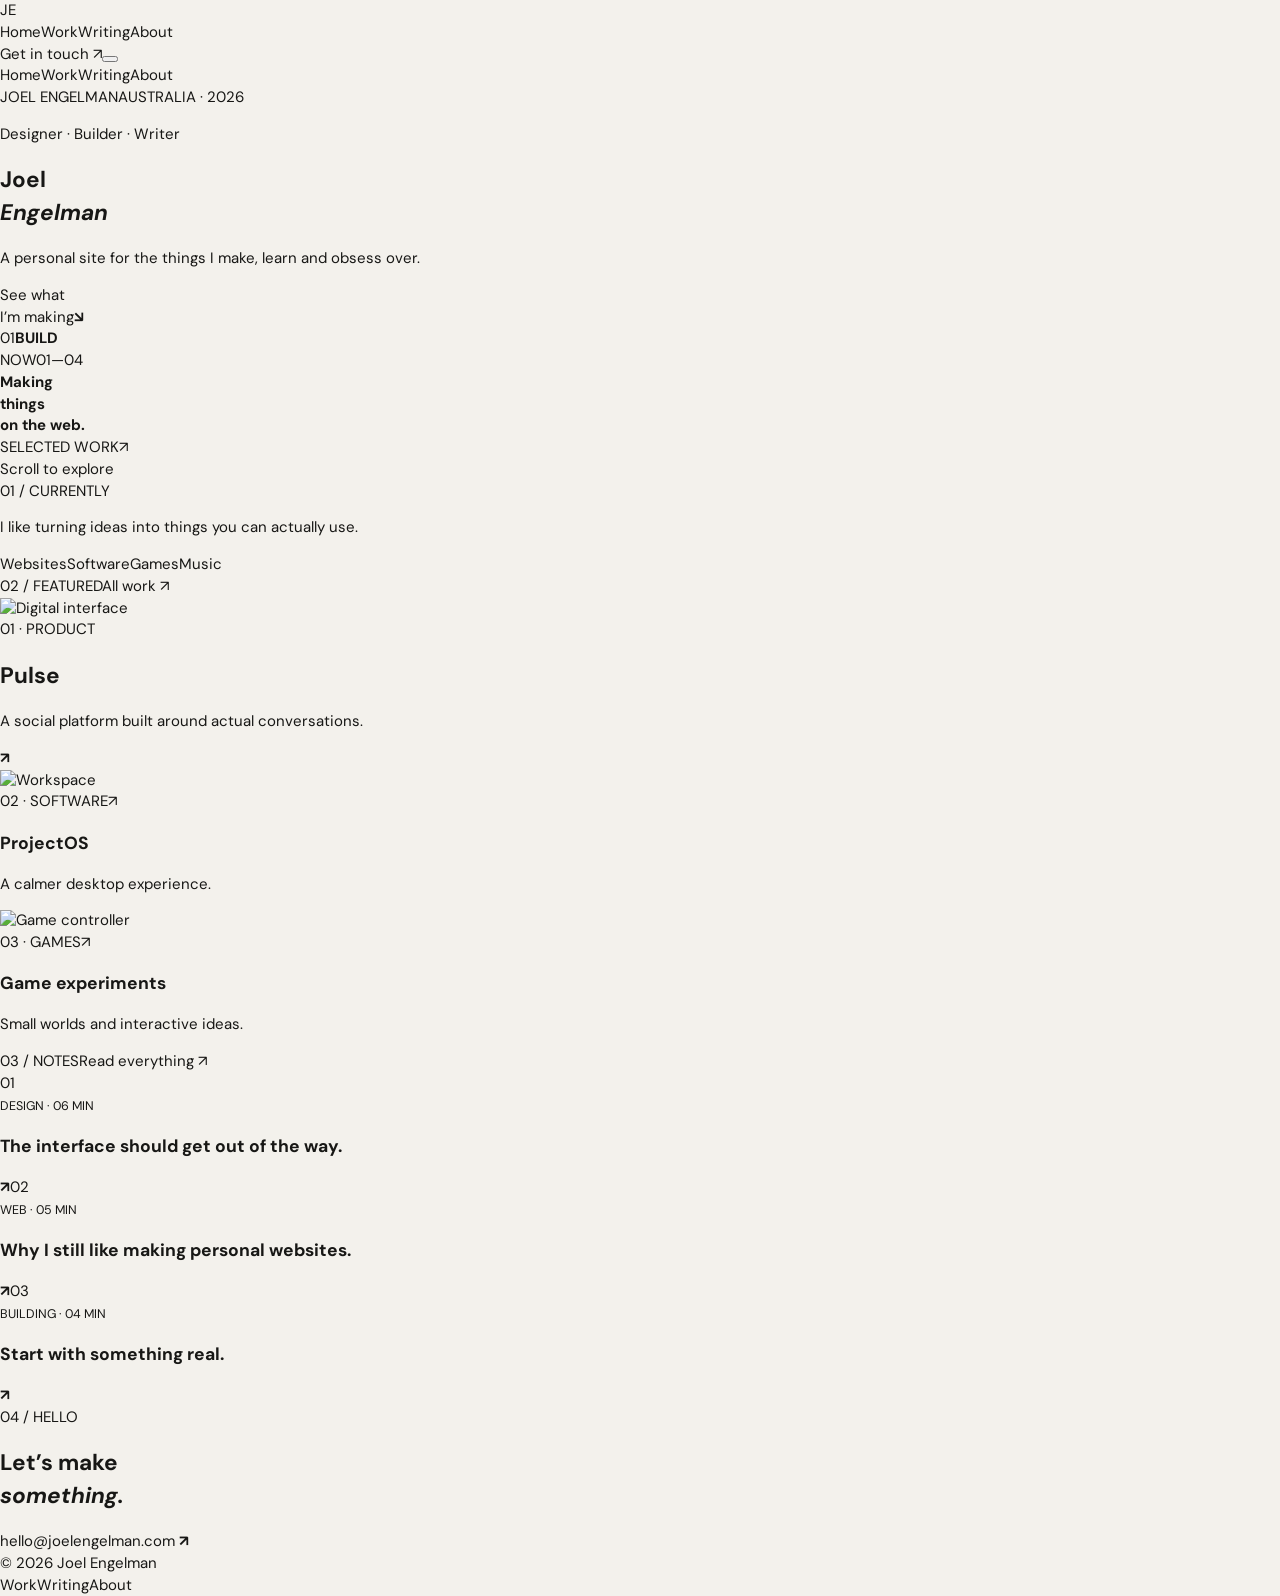
==== commit de49461d: "Rebuild premium visual system from scratch" ====
--- a/index.html
+++ b/index.html
@@ -2,30 +2,22 @@
 <html lang="en">
 <head>
 <meta charset="utf-8"><meta name="viewport" content="width=device-width,initial-scale=1">
-<meta name="description" content="Joel Engelman — personal website, writing and selected projects.">
-<title>Joel Engelman — Home</title>
-<link rel="preconnect" href="https://fonts.googleapis.com"><link rel="preconnect" href="https://fonts.gstatic.com" crossorigin>
-<link href="https://fonts.googleapis.com/css2?family=DM+Mono:wght@400;500&family=DM+Sans:wght@400;500;600&family=Instrument+Serif:ital@0;1&display=swap" rel="stylesheet">
-<link rel="stylesheet" href="styles.css">
-</head>
-<body>
-<div class="grain"></div><div class="scroll-line" id="scrollLine"></div><div class="cursor" id="cursor"><span></span></div><div class="cursor-label" id="cursorLabel">VIEW</div>
-<header class="site-nav" id="siteNav"><a class="wordmark magnetic" href="index.html">JE<span>.</span></a><nav><a href="writing.html">Writing</a><a href="work.html">Work</a><a href="about.html">About</a></nav><a class="nav-pill magnetic" href="mailto:hello@joelengelman.com">Say hello <span>↗</span></a><button class="menu magnetic" id="menu" aria-label="Open navigation"><i></i><i></i></button></header>
-<div class="mobile-menu" id="mobileMenu"><a href="writing.html">Writing <span>↗</span></a><a href="work.html">Work <span>↗</span></a><a href="about.html">About <span>↗</span></a><a href="mailto:hello@joelengelman.com">Contact <span>↗</span></a></div>
+<title>Joel Engelman</title><meta name="description" content="Joel Engelman — projects, writing and experiments.">
+<link rel="preconnect" href="https://fonts.googleapis.com"><link rel="preconnect" href="https://fonts.gstatic.com" crossorigin><link href="https://fonts.googleapis.com/css2?family=DM+Sans:wght@400;500;600&family=Instrument+Serif:ital@0;1&display=swap" rel="stylesheet"><link rel="stylesheet" href="styles.css">
+</head><body>
+<div class="noise"></div><div class="progress"></div>
+<header class="nav"><a class="logo" href="index.html">JE</a><nav><a class="active" href="index.html">Home</a><a href="work.html">Work</a><a href="writing.html">Writing</a><a href="about.html">About</a></nav><a class="nav-contact" href="mailto:hello@joelengelman.com">Get in touch <span>↗</span></a><button class="menu" aria-label="Menu"><i></i><i></i></button></header>
+<div class="mobile-nav"><a href="index.html">Home</a><a href="work.html">Work</a><a href="writing.html">Writing</a><a href="about.html">About</a></div>
 <main>
-<section class="hero container">
-  <div class="hero-meta reveal"><span>01 / JOEL ENGELMAN</span><span>PERSONAL SITE</span></div>
-  <div class="hero-title-wrap"><h1 class="hero-title reveal"><span>Joel</span><span class="indent">Engelman</span></h1><div class="hero-orbit" aria-hidden="true"><div class="orbit-ring"></div><div class="orbit-dot"></div></div></div>
-  <div class="hero-bottom reveal"><p>A personal corner of the internet for <em>writing, projects</em> and things worth making.</p><a class="circle-link magnetic" href="work.html" data-cursor="OPEN"><span>Explore<br>the work</span><b>↘</b></a></div>
+<section class="hero">
+ <div class="hero-top"><span>JOEL ENGELMAN</span><span>AUSTRALIA · 2026</span></div>
+ <div class="hero-main"><div class="hero-copy"><p class="eyebrow">Designer · Builder · Writer</p><h1>Joel<br><em>Engelman</em></h1><p class="lede">A personal site for the things I make, learn and obsess over.</p><a class="round-link" href="work.html"><span>See what<br>I’m making</span><b>↘</b></a></div><div class="hero-art" data-tilt><div class="orb orb-one"></div><div class="orb orb-two"></div><div class="art-card art-back"><span>01</span><b>BUILD</b></div><div class="art-card art-front"><div class="card-top"><span>NOW</span><span>01—04</span></div><strong>Making<br>things<br>on the web.</strong><div class="card-foot"><span>SELECTED WORK</span><span>↗</span></div></div></div></div>
+ <div class="hero-scroll"><span>Scroll to explore</span><i></i></div>
 </section>
-<section class="image-stage reveal" data-cursor="DRAG"><div class="stage-image"><img src="https://images.unsplash.com/photo-1497366811353-6870744d04b2?auto=format&fit=crop&w=2200&q=88" alt="Minimal creative studio"></div><div class="stage-caption"><span>JOEL / 2026</span><span>THE STUDIO</span></div></section>
-<section class="intro container reveal"><div class="section-kicker">02 / ABOUT</div><div class="intro-copy"><h2>I make digital things and write about the process.</h2><div><p>Websites, experiments, products, games, music and whatever else catches my attention.</p><a class="text-link" href="about.html">More about me <span>↗</span></a></div></div></section>
-<section class="work-preview container" id="work"><div class="section-head reveal"><div class="section-kicker">03 / SELECTED WORK</div><a class="text-link" href="work.html">View all work <span>↗</span></a></div>
-<a class="project-card project-large reveal magnetic-card" href="work.html#pulse" data-cursor="OPEN"><div class="project-media"><img src="https://images.unsplash.com/photo-1558655146-9f40138edfeb?auto=format&fit=crop&w=1800&q=88" alt="Interface design on a desk"></div><div class="project-info"><span>01 / PRODUCT</span><h3>Pulse</h3><p>A cleaner way to connect online.</p><b>↗</b></div></a>
-<div class="project-grid"><a class="project-card reveal magnetic-card" href="work.html#projectos" data-cursor="OPEN"><div class="project-media"><img src="https://images.unsplash.com/photo-1497366754035-f200968a6e72?auto=format&fit=crop&w=1300&q=88" alt="Modern workspace"></div><div class="project-info"><span>02 / SOFTWARE</span><h3>ProjectOS</h3><p>A desktop built around focus.</p><b>↗</b></div></a><a class="project-card reveal magnetic-card" href="work.html#games" data-cursor="OPEN"><div class="project-media"><img src="https://images.unsplash.com/photo-1511512578047-dfb367046420?auto=format&fit=crop&w=1300&q=88" alt="Game controller"></div><div class="project-info"><span>03 / PLAY</span><h3>Game experiments</h3><p>Small worlds, mechanics and prototypes.</p><b>↗</b></div></a></div></section>
-<section class="writing-preview container reveal"><div class="section-head"><div class="section-kicker">04 / WRITING</div><a class="text-link" href="writing.html">Read the archive <span>↗</span></a></div><a class="article-row" href="writing.html#invisible"><span>01</span><div><small>DESIGN / 06 MIN</small><h3>The best interface is the one you stop noticing.</h3></div><b>↗</b></a><a class="article-row" href="writing.html#personal-web"><span>02</span><div><small>WEB / 05 MIN</small><h3>Why personal websites still matter.</h3></div><b>↗</b></a><a class="article-row" href="writing.html#making"><span>03</span><div><small>BUILDING / 04 MIN</small><h3>Make the first version before the perfect one.</h3></div><b>↗</b></a></section>
-<section class="contact container reveal"><div class="section-kicker">05 / CONTACT</div><div><h2>Have something<br><em>interesting?</em></h2><a class="contact-button magnetic" href="mailto:hello@joelengelman.com">hello@joelengelman.com <span>↗</span></a></div></section>
-</main>
-<footer class="footer container"><span>© 2026 Joel Engelman</span><div><a href="index.html">Home</a><a href="writing.html">Writing</a><a href="work.html">Work</a><a href="about.html">About</a></div></footer>
-<script src="script.js"></script>
-</body></html>+<section class="statement"><div class="label">01 / CURRENTLY</div><div class="statement-content"><p>I like turning ideas into things you can actually use.</p><div class="mini-grid"><span>Websites</span><span>Software</span><span>Games</span><span>Music</span></div></div></section>
+<section class="feature"><div class="section-line"><span>02 / FEATURED</span><a href="work.html">All work ↗</a></div><a class="feature-card" href="work.html#pulse"><div class="feature-image"><img src="https://images.unsplash.com/photo-1558655146-9f40138edfeb?auto=format&fit=crop&w=2000&q=90" alt="Digital interface"></div><div class="feature-overlay"><span>01 · PRODUCT</span><h2>Pulse</h2><p>A social platform built around actual conversations.</p><b>↗</b></div></a></section>
+<section class="split-work"><a href="work.html#projectos" class="small-project"><div class="small-image"><img src="https://images.unsplash.com/photo-1497366754035-f200968a6e72?auto=format&fit=crop&w=1400&q=88" alt="Workspace"></div><div class="small-meta"><span>02 · SOFTWARE</span><span>↗</span></div><h3>ProjectOS</h3><p>A calmer desktop experience.</p></a><a href="work.html#games" class="small-project offset"><div class="small-image"><img src="https://images.unsplash.com/photo-1511512578047-dfb367046420?auto=format&fit=crop&w=1400&q=88" alt="Game controller"></div><div class="small-meta"><span>03 · GAMES</span><span>↗</span></div><h3>Game experiments</h3><p>Small worlds and interactive ideas.</p></a></section>
+<section class="writing"><div class="section-line"><span>03 / NOTES</span><a href="writing.html">Read everything ↗</a></div><div class="note-list"><a href="writing.html#invisible"><span>01</span><div><small>DESIGN · 06 MIN</small><h3>The interface should get out of the way.</h3></div><b>↗</b></a><a href="writing.html#personal-web"><span>02</span><div><small>WEB · 05 MIN</small><h3>Why I still like making personal websites.</h3></div><b>↗</b></a><a href="writing.html#making"><span>03</span><div><small>BUILDING · 04 MIN</small><h3>Start with something real.</h3></div><b>↗</b></a></div></section>
+<section class="closing"><div class="closing-art"><div class="closing-shape"></div></div><div class="closing-copy"><span>04 / HELLO</span><h2>Let’s make<br><em>something.</em></h2><a href="mailto:hello@joelengelman.com">hello@joelengelman.com <b>↗</b></a></div></section>
+</main><footer><span>© 2026 Joel Engelman</span><div><a href="work.html">Work</a><a href="writing.html">Writing</a><a href="about.html">About</a></div></footer>
+<script src="script.js"></script></body></html>
--- a/styles.css
+++ b/styles.css
@@ -1,2 +1 @@
-:root{--bg:#f5f4ef;--ink:#171715;--muted:#77756d;--line:rgba(23,23,21,.14);--serif:'Instrument Serif',Georgia,serif;--sans:'DM Sans',Arial,sans-serif;--mono:'DM Mono',monospace}*{box-sizing:border-box}html{scroll-behavior:smooth}body{margin:0;background:var(--bg);color:var(--ink);font-family:var(--sans);font-size:15px;line-height:1.5;overflow-x:hidden}body:before{content:'';position:fixed;inset:0;pointer-events:none;background:radial-gradient(circle at 50% -10%,rgba(255,255,255,.8),transparent 45%);z-index:-2}a{color:inherit;text-decoration:none}button{font:inherit}.container{width:min(1320px,calc(100% - 64px));margin:auto}.grain{position:fixed;inset:-50%;width:200%;height:200%;opacity:.035;pointer-events:none;z-index:99;background-image:url("data:image/svg+xml,%3Csvg viewBox='0 0 180 180' xmlns='http://www.w3.org/2000/svg'%3E%3Cfilter id='n'%3E%3CfeTurbulence type='fractalNoise' baseFrequency='.85' numOctaves='4' stitchTiles='stitch'/%3E%3C/filter%3E%3Crect width='100%25' height='100%25' filter='url(%23n)' opacity='.8'/%3E%3C/svg%3E');animation:noise .25s steps(2) infinite}@keyframes noise{0%{transform:translate(0,0)}25%{transform:translate(2%,-1%)}50%{transform:translate(-1%,2%)}75%{transform:translate(1%,1%)}100%{transform:translate(0,0)}}.scroll-line{position:fixed;top:0;left:0;width:0;height:2px;background:var(--ink);z-index:120}.site-nav{position:fixed;top:18px;left:50%;transform:translateX(-50%);width:min(680px,calc(100% - 32px));height:58px;padding:0 10px 0 18px;display:flex;align-items:center;justify-content:space-between;z-index:110;border:1px solid rgba(255,255,255,.72);background:rgba(250,249,245,.62);backdrop-filter:blur(22px) saturate(150%);-webkit-backdrop-filter:blur(22px) saturate(150%);box-shadow:0 12px 40px rgba(20,20,15,.08),inset 0 1px rgba(255,255,255,.85);border-radius:999px;transition:box-shadow .3s,background .3s}.site-nav.scrolled{background:rgba(250,249,245,.82);box-shadow:0 16px 45px rgba(20,20,15,.12),inset 0 1px rgba(255,255,255,.9)}.wordmark{font-weight:600;letter-spacing:-.08em;font-size:17px}.wordmark span{font-family:var(--serif);font-size:22px}.site-nav nav{display:flex;gap:28px}.site-nav nav a{font-size:13px;color:#65635d;transition:color .25s}.site-nav nav a:hover,.site-nav nav a.active{color:var(--ink)}.nav-pill{font-size:12px;padding:9px 13px;border:1px solid var(--line);border-radius:999px;background:rgba(255,255,255,.45)}.nav-pill span,.text-link span,.contact-button span{display:inline-block;margin-left:7px;transition:transform .3s}.nav-pill:hover span,.text-link:hover span,.contact-button:hover span{transform:translate(3px,-3px)}.menu{display:none;border:0;background:none;width:42px;height:40px;border-radius:50%;align-items:center;justify-content:center;flex-direction:column;gap:5px}.menu i{width:17px;height:1px;background:var(--ink)}.mobile-menu{position:fixed;top:84px;left:16px;right:16px;padding:14px;z-index:109;display:none;flex-direction:column;border:1px solid rgba(255,255,255,.7);background:rgba(250,249,245,.88);backdrop-filter:blur(24px);border-radius:24px;box-shadow:0 20px 60px rgba(20,20,15,.13)}.mobile-menu.open{display:flex}.mobile-menu a{padding:17px 12px;border-bottom:1px solid var(--line);font:32px var(--serif);display:flex;justify-content:space-between}.mobile-menu a:last-child{border:0}.hero{min-height:900px;padding-top:165px;padding-bottom:70px;display:flex;flex-direction:column;justify-content:space-between}.hero-meta{display:flex;justify-content:space-between;font:10px var(--mono);letter-spacing:.04em;color:var(--muted)}.hero-title-wrap{position:relative}.hero-title{font:clamp(105px,16vw,235px)/.75 var(--serif);font-weight:400;letter-spacing:-.075em;margin:0;position:relative;z-index:2}.hero-title span{display:block}.hero-title .indent{padding-left:12vw}.hero-orbit{position:absolute;width:260px;height:260px;right:10%;top:4%;z-index:1}.orbit-ring{position:absolute;inset:0;border:1px solid var(--line);border-radius:50%;animation:spin 18s linear infinite}.orbit-dot{position:absolute;width:12px;height:12px;border-radius:50%;background:var(--ink);top:-6px;left:50%;box-shadow:0 0 0 7px var(--bg)}@keyframes spin{to{transform:rotate(360deg)}}.hero-bottom{display:grid;grid-template-columns:1fr auto;align-items:end;gap:30px}.hero-bottom p{max-width:390px;font-size:17px;margin:0;color:#57554e}.hero-bottom em{font-family:var(--serif);font-size:21px}.circle-link{width:116px;height:116px;border:1px solid var(--ink);border-radius:50%;display:flex;align-items:center;justify-content:center;flex-direction:column;position:relative;transition:transform .4s,background .3s;color:var(--ink)}.circle-link b{font-weight:400;font-size:18px}.circle-link:hover{background:var(--ink);color:var(--bg);transform:rotate(-8deg) scale(1.04)}.image-stage{width:min(1440px,calc(100% - 32px));margin:0 auto 170px;position:relative;height:min(72vw,720px);overflow:hidden}.stage-image{height:100%;overflow:hidden}.stage-image img{width:100%;height:110%;object-fit:cover;filter:saturate(.78);transform:scale(1.04);transition:transform 1.3s cubic-bezier(.2,.7,.2,1)}.image-stage:hover img{transform:scale(1)}.stage-caption{position:absolute;bottom:18px;left:20px;right:20px;color:white;display:flex;justify-content:space-between;font:10px var(--mono);text-shadow:0 1px 10px #000}.intro{padding:0 0 190px;display:grid;grid-template-columns:1fr 2.1fr;gap:50px}.section-kicker{font:10px var(--mono);color:var(--muted);letter-spacing:.05em}.intro-copy{display:grid;grid-template-columns:1.1fr .8fr;gap:70px}.intro h2{font:clamp(45px,6vw,82px)/.9 var(--serif);font-weight:400;letter-spacing:-.05em;margin:0}.intro-copy p{font-size:17px;color:var(--muted);margin:0 0 28px}.text-link{display:inline-flex;align-items:center;border-bottom:1px solid var(--ink);padding-bottom:7px;font-size:13px}.work-preview,.writing-preview{padding-bottom:190px}.section-head{display:flex;justify-content:space-between;align-items:end;margin-bottom:36px}.project-card{display:block;position:relative}.project-large .project-media{height:min(62vw,720px)}.project-media{overflow:hidden;background:#ddd}.project-media img{width:100%;height:100%;object-fit:cover;display:block;filter:saturate(.72);transition:transform 1s cubic-bezier(.2,.7,.2,1),filter .6s}.project-card:hover .project-media img{transform:scale(1.045);filter:saturate(.9)}.project-info{display:grid;grid-template-columns:1fr 1.6fr auto;align-items:start;gap:20px;padding:18px 0 50px;border-top:1px solid var(--line)}.project-info span,.project-info p{font:10px var(--mono);color:var(--muted);margin:0}.project-info h3{font:clamp(35px,4vw,55px)/.9 var(--serif);font-weight:400;margin:0}.project-info b{font-weight:400;font-size:20px}.project-grid{display:grid;grid-template-columns:1fr 1fr;gap:18px}.project-grid .project-media{height:42vw;max-height:570px}.project-grid .project-info{grid-template-columns:1fr 1fr auto}.project-grid .project-info p{font:14px var(--sans);line-height:1.4}.article-row{display:grid;grid-template-columns:70px 1fr 25px;gap:25px;padding:28px 0;border-top:1px solid var(--line);align-items:start;transition:padding .35s}.article-row:last-child{border-bottom:1px solid var(--line)}.article-row:hover{padding-left:15px}.article-row>span{font:11px var(--mono);color:var(--muted)}.article-row small,.article-detail small{font:10px var(--mono);color:var(--muted)}.article-row h3{font:clamp(28px,3.6vw,48px)/.95 var(--serif);font-weight:400;letter-spacing:-.025em;margin:9px 0 0}.article-row b{font-weight:400}.contact{border-top:1px solid var(--line);padding:115px 0 150px;display:grid;grid-template-columns:1fr 2.1fr;gap:50px}.contact h2{font:clamp(65px,9vw,135px)/.8 var(--serif);font-weight:400;letter-spacing:-.065em;margin:0 0 50px}.contact-button{font:clamp(19px,2vw,27px) var(--serif);border-bottom:1px solid var(--ink);padding-bottom:8px}.footer{border-top:1px solid var(--line);padding:24px 0 38px;display:flex;justify-content:space-between;color:var(--muted);font-size:12px}.footer div{display:flex;gap:22px}.page-hero{padding-top:180px;padding-bottom:130px}.page-title{font:clamp(90px,13vw,190px)/.78 var(--serif);font-weight:400;letter-spacing:-.07em;margin:45px 0 35px}.page-lede{font-size:19px;color:var(--muted);max-width:430px;margin-left:33%}.archive{padding-bottom:150px}.article-detail{display:grid;grid-template-columns:80px 1fr 30px;gap:30px;border-top:1px solid var(--line);padding:55px 0;transition:padding .4s}.article-detail:last-child{border-bottom:1px solid var(--line)}.article-detail:hover{padding-left:18px;padding-right:18px}.article-number{font:11px var(--mono);color:var(--muted)}.article-detail h2{font:clamp(42px,6vw,78px)/.9 var(--serif);font-weight:400;letter-spacing:-.045em;margin:15px 0 25px}.article-detail p{max-width:620px;color:var(--muted);font-size:16px;margin:0}.article-detail>span{font-size:21px}.case-list{padding-bottom:170px}.case{margin-bottom:140px}.case-media{height:min(62vw,720px);overflow:hidden}.case-media img{width:100%;height:100%;object-fit:cover;filter:saturate(.72);transition:transform 1s cubic-bezier(.2,.7,.2,1)}.case:hover .case-media img{transform:scale(1.035)}.case-meta{display:flex;justify-content:space-between;border-top:1px solid var(--line);padding:16px 0;font:10px var(--mono);color:var(--muted)}.case-copy{max-width:700px}.case-copy h2{font:clamp(65px,9vw,130px)/.78 var(--serif);font-weight:400;letter-spacing:-.06em;margin:20px 0}.case-copy p{font-size:18px;color:var(--muted);max-width:480px;margin-bottom:28px}.case.reverse .case-copy{margin-left:auto}.about-layout{display:grid;grid-template-columns:1.1fr .9fr;gap:90px;padding-bottom:170px}.about-photo{height:650px;overflow:hidden}.about-photo img{width:100%;height:100%;object-fit:cover;filter:saturate(.7)}.about-text{align-self:end}.big-copy{font:clamp(43px,5vw,68px)/.9 var(--serif)!important;color:var(--ink)!important;letter-spacing:-.04em}.about-text p{font-size:17px;color:var(--muted);max-width:510px}.about-facts{border-top:1px solid var(--line);margin-top:55px}.about-facts div{display:flex;justify-content:space-between;padding:14px 0;border-bottom:1px solid var(--line);gap:20px}.about-facts small{font:10px var(--mono);color:var(--muted)}.about-facts b{font-weight:500;font-size:13px}.statement{border-top:1px solid var(--line);padding:90px 0 180px;display:grid;grid-template-columns:1fr 2fr}.statement h2{font:clamp(60px,8vw,110px)/.8 var(--serif);font-weight:400;letter-spacing:-.06em;margin:0}.cursor{position:fixed;left:0;top:0;width:12px;height:12px;border:1px solid #fff;border-radius:50%;pointer-events:none;z-index:200;transform:translate(-50%,-50%);mix-blend-mode:difference;transition:width .25s,height .25s,background .25s,transform .12s}.cursor.active{width:58px;height:58px;background:#fff;border-color:#fff}.cursor-label{position:fixed;left:0;top:0;z-index:201;pointer-events:none;font:8px var(--mono);color:#000;opacity:0;transform:translate(-50%,-50%);transition:opacity .2s}.cursor-label.show{opacity:1}.reveal{opacity:0;transform:translateY(45px);transition:opacity 1s cubic-bezier(.2,.7,.2,1),transform 1s cubic-bezier(.2,.7,.2,1)}.reveal.visible{opacity:1;transform:none}.magnetic{transition:transform .25s cubic-bezier(.2,.8,.2,1)}.magnetic-card{transform-style:preserve-3d}@media(max-width:800px){.container{width:calc(100% - 32px)}.site-nav{top:10px;width:calc(100% - 20px);height:54px}.site-nav nav,.nav-pill{display:none}.menu{display:flex}.hero{min-height:760px;padding-top:130px}.hero-title{font-size:clamp(83px,23vw,145px)}.hero-title .indent{padding-left:7vw}.hero-orbit{width:150px;height:150px;right:4%;top:10%}.hero-bottom{grid-template-columns:1fr auto}.hero-bottom p{font-size:15px}.circle-link{width:92px;height:92px;font-size:11px}.image-stage{height:105vw;margin-bottom:100px}.intro{padding-bottom:120px;grid-template-columns:1fr;gap:28px}.intro-copy{grid-template-columns:1fr;gap:30px}.work-preview,.writing-preview{padding-bottom:110px}.section-head{margin-bottom:22px}.project-large .project-media{height:90vw}.project-info,.project-grid .project-info{grid-template-columns:1fr auto;gap:8px;padding-bottom:30px}.project-info p{grid-column:1}.project-grid{gap:30px;display:block}.project-grid .project-card{margin-bottom:50px}.project-grid .project-media{height:82vw}.project-grid .project-info h3{font-size:40px}.article-row{grid-template-columns:38px 1fr 18px;gap:10px;padding:22px 0}.article-row h3{font-size:29px}.contact{grid-template-columns:1fr;gap:30px;padding:85px 0 110px}.contact h2{font-size:19vw}.footer{display:block}.footer div{margin-top:14px}.page-hero{padding-top:140px;padding-bottom:90px}.page-title{font-size:22vw;margin:35px 0}.page-lede{margin-left:0}.article-detail{grid-template-columns:38px 1fr;gap:15px;padding:38px 0}.article-detail>span{display:none}.article-detail h2{font-size:48px}.case{margin-bottom:90px}.case-media{height:88vw}.case-copy h2{font-size:22vw}.about-layout{grid-template-columns:1fr;gap:45px;padding-bottom:110px}.about-photo{height:105vw}.statement{grid-template-columns:1fr;gap:30px;padding-bottom:110px}.statement h2{font-size:18vw}.cursor,.cursor-label{display:none}}
-@media(prefers-reduced-motion:reduce){*,*:before,*:after{animation:none!important;scroll-behavior:auto!important;transition:none!important}.reveal{opacity:1;transform:none}}+:root{--bg:#f3f1ec;--ink:#171715;--muted:#77746c;--line:rgba(23,23,21,.13);--glass:rgba(248,247,243,.62);--serif:'Instrument Serif',Georgia,serif;--sans:'DM Sans',Arial,sans-serif}*{box-sizing:border-box}html{scroll-behavior:smooth}body{margin:0;background:var(--bg);color:var(--ink);font:15px/1.45 var(--sans);overflow-x:hidden}a{color:inherit;text-decoration:none}button{font:inherit}.noise{position:fixed;inset:0;z-index:50;pointer-events:none;opacity:.035;background-image:url("data:image/svg+xml,%3Csvg xmlns='http://www.w3.org/2000/svg' width='160' height='160'%3E%3Cfilter id='n'%3E%3CfeTurbulence baseFrequency='.8' numOctaves='3'/%3E%3C/filter%3E%3Crect width='100%25' height='100%25' filter='url(%23n)'/%3E%3C/svg%3E')}.progress{position:fixed;z-index:200;top:0;left:0;height:2px;width:0;background:var(--ink)}.nav{position:fixed;z-index:100;top:18px;left:50%;transform:translateX(-50%);width:min(760px,calc(100% - 32px));height:62px;padding:7px 8px 7px 18px;display:flex;align-items:center;gap:22px;background:var(--glass);border:1px solid rgba(255,255,255,.8);box-shadow:0 10px 35px rgba(25,23,18,.08),inset 0 1px rgba(255,255,255,.9);backdrop-filter:blur(28px) saturate(140%);-webkit-backdrop-filter:blur(28px) saturate(140%);border-radius:22px;transition:.35s}.nav.scrolled{background:rgba(248,247,243,.82);box-shadow:0 18px 55px rgba(25,23,18,.12)}.logo{width:44px;height:44px;display:grid;place-items:center;border-radius:15px;background:var(--ink);color:var(--bg);font-weight:600;letter-spacing:-.08em}.nav nav{display:flex;gap:5px;flex:1}.nav nav a{padding:10px 13px;border-radius:12px;color:var(--muted);font-size:13px;transition:.25s}.nav nav a:hover,.nav nav a.active{color:var(--ink);background:rgba(255,255,255,.55)}.nav-contact{padding:11px 14px;border:1px solid var(--line);border-radius:14px;font-size:12px;background:rgba(255,255,255,.35)}.nav-contact span{margin-left:8px}.menu{display:none;border:0;background:none}.mobile-nav{display:none}.hero{min-height:100svh;padding:155px 5vw 38px;display:flex;flex-direction:column}.hero-top{display:flex;justify-content:space-between;font-size:10px;letter-spacing:.08em;color:var(--muted)}.hero-main{flex:1;display:grid;grid-template-columns:1.05fr .95fr;align-items:center;max-width:1500px;width:100%;margin:auto}.hero-copy{position:relative;z-index:3}.eyebrow{font-size:11px;color:var(--muted);margin:0 0 28px}.hero h1{font:clamp(110px,14.5vw,225px)/.72 var(--serif);font-weight:400;letter-spacing:-.075em;margin:0 0 45px}.hero h1 em{padding-left:9vw}.lede{font-size:18px;max-width:340px;color:#5d5a53;margin:0}.round-link{width:118px;height:118px;border:1px solid var(--ink);border-radius:50%;display:flex;flex-direction:column;align-items:center;justify-content:center;margin:45px 0 0 34%;font-size:12px;transition:transform .45s,background .3s}.round-link b{font-weight:400;margin-top:8px;font-size:18px}.round-link:hover{transform:rotate(-9deg) scale(1.06);background:var(--ink);color:var(--bg)}.hero-art{height:min(68vh,650px);position:relative;perspective:1000px}.art-card{position:absolute;box-shadow:0 35px 70px rgba(30,25,15,.13)}.art-back{width:54%;height:48%;right:8%;top:7%;background:#d8d4ca;padding:20px;display:flex;justify-content:space-between;font-size:10px}.art-back b{writing-mode:vertical-rl;font-size:14px}.art-front{width:68%;height:66%;right:18%;top:21%;padding:25px;background:linear-gradient(145deg,#262621,#4a483f);color:#f4f1e9;border-radius:3px;display:flex;flex-direction:column;justify-content:space-between;transform:rotate(4deg);transition:transform .7s}.hero-art:hover .art-front{transform:rotate(0) translateY(-8px)}.card-top,.card-foot{display:flex;justify-content:space-between;font-size:9px;letter-spacing:.08em;opacity:.65}.art-front strong{font:clamp(36px,5vw,72px)/.83 var(--serif);font-weight:400;letter-spacing:-.04em}.orb{position:absolute;border-radius:50%;filter:blur(1px)}.orb-one{width:180px;height:180px;right:0;bottom:3%;background:radial-gradient(circle at 30% 30%,#fff 0,#d7d0c0 45%,#a7a08f 100%);opacity:.7}.orb-two{width:90px;height:90px;left:4%;bottom:12%;background:#c9c2b4;opacity:.5}.hero-scroll{display:flex;align-items:center;gap:15px;font-size:10px;color:var(--muted);text-transform:uppercase;letter-spacing:.08em}.hero-scroll i{width:50px;height:1px;background:var(--line)}.statement,.feature,.writing{width:min(1240px,90vw);margin:auto}.statement{padding:150px 0 180px;display:grid;grid-template-columns:25% 75%;border-top:1px solid var(--line)}.label,.section-line{font-size:10px;color:var(--muted);letter-spacing:.08em}.statement-content>p{font:clamp(45px,6vw,84px)/.88 var(--serif);letter-spacing:-.055em;max-width:820px;margin:0}.mini-grid{display:grid;grid-template-columns:repeat(4,1fr);margin-top:80px;border-top:1px solid var(--line)}.mini-grid span{padding:15px 0;border-bottom:1px solid var(--line);font-size:12px}.section-line{display:flex;justify-content:space-between;border-top:1px solid var(--line);padding:15px 0 25px}.section-line a{color:var(--ink)}.feature{padding-bottom:170px}.feature-card{display:block;height:min(70vw,760px);position:relative;overflow:hidden;background:#d0cbc0}.feature-image{height:100%}.feature-image img,.small-image img{width:100%;height:100%;object-fit:cover;display:block;transition:transform 1.1s cubic-bezier(.2,.7,.2,1);filter:saturate(.78)}.feature-card:hover .feature-image img{transform:scale(1.045)}.feature-overlay{position:absolute;inset:auto 28px 25px;color:#fff;text-shadow:0 2px 16px rgba(0,0,0,.3);display:grid;grid-template-columns:1fr 2fr auto;align-items:end;gap:20px}.feature-overlay span{font-size:10px}.feature-overlay h2{font:clamp(65px,10vw,145px)/.75 var(--serif);font-weight:400;letter-spacing:-.06em;margin:0}.feature-overlay p{font-size:13px;max-width:230px;margin:0}.feature-overlay b{font-weight:400;font-size:22px}.split-work{width:min(1080px,78vw);margin:0 auto 180px;display:grid;grid-template-columns:1fr 1fr;gap:10vw}.small-project{display:block}.small-project.offset{margin-top:150px}.small-image{aspect-ratio:.88;overflow:hidden;background:#d4d0c6}.small-project:hover img{transform:scale(1.05)}.small-meta{display:flex;justify-content:space-between;border-top:1px solid var(--line);padding:13px 0;font-size:10px;color:var(--muted)}.small-project h3{font:clamp(45px,5vw,70px)/.85 var(--serif);font-weight:400;letter-spacing:-.045em;margin:8px 0}.small-project p{color:var(--muted);margin:0}.writing{padding-bottom:190px}.note-list>a{display:grid;grid-template-columns:60px 1fr 25px;gap:20px;padding:28px 0;border-top:1px solid var(--line);transition:.3s}.note-list>a:last-child{border-bottom:1px solid var(--line)}.note-list>a:hover{padding-left:15px}.note-list span,.note-list small{font-size:10px;color:var(--muted)}.note-list h3{font:clamp(28px,4vw,55px)/.9 var(--serif);font-weight:400;margin:8px 0 0;letter-spacing:-.035em}.note-list b{font-weight:400}.closing{min-height:650px;background:#22221e;color:#f2eee5;display:grid;grid-template-columns:1fr 1fr;overflow:hidden}.closing-art{position:relative;min-height:650px;overflow:hidden}.closing-shape{position:absolute;width:520px;height:520px;border-radius:48% 52% 58% 42%;left:10%;top:10%;background:radial-gradient(circle at 35% 30%,#d8d2c4,#918a7b 42%,#514d45 75%,#292821);transform:rotate(-22deg);animation:float 7s ease-in-out infinite alternate}@keyframes float{to{transform:rotate(-14deg) translate(30px,-20px)}}.closing-copy{padding:120px 8vw;display:flex;flex-direction:column;justify-content:center}.closing-copy>span{font-size:10px;opacity:.55}.closing-copy h2{font:clamp(70px,9vw,135px)/.78 var(--serif);font-weight:400;letter-spacing:-.065em;margin:35px 0 65px}.closing-copy a{width:max-content;border-bottom:1px solid rgba(255,255,255,.35);padding-bottom:9px}.closing-copy b{margin-left:15px;font-weight:400}footer{display:flex;justify-content:space-between;padding:25px 5vw 35px;background:#22221e;color:#aaa69c;font-size:11px}footer div{display:flex;gap:22px}footer a:hover{color:#fff}@media(max-width:800px){.nav{height:58px;top:10px;width:calc(100% - 20px);border-radius:19px}.nav nav,.nav-contact{display:none}.logo{width:42px;height:42px}.menu{display:grid;place-content:center;gap:5px;margin-left:auto;width:42px;height:42px}.menu i{display:block;width:17px;height:1px;background:var(--ink)}.mobile-nav{position:fixed;z-index:99;top:78px;left:10px;right:10px;padding:12px;background:rgba(248,247,243,.88);backdrop-filter:blur(24px);border:1px solid rgba(255,255,255,.8);border-radius:20px;box-shadow:0 20px 55px rgba(0,0,0,.12);display:none}.mobile-nav.open{display:block}.mobile-nav a{display:block;padding:15px;border-bottom:1px solid var(--line);font:30px var(--serif)}.mobile-nav a:last-child{border:0}.hero{padding:120px 7vw 28px;min-height:900px}.hero-main{display:block;padding-top:90px}.hero h1{font-size:25vw;margin-bottom:35px}.hero h1 em{padding-left:7vw}.lede{font-size:16px}.round-link{width:95px;height:95px;margin:32px 0 0 48%}.hero-art{height:440px;margin-top:50px}.art-front{width:70%;height:62%;right:14%}.art-back{width:58%;height:46%;right:4%}.art-front strong{font-size:42px}.statement{width:86vw;padding:100px 0 120px;display:block}.statement-content>p{font-size:47px;margin-top:25px}.mini-grid{grid-template-columns:1fr 1fr;margin-top:55px}.feature,.writing{width:86vw}.feature{padding-bottom:110px}.feature-card{height:110vw}.feature-overlay{grid-template-columns:1fr auto;left:18px;right:18px}.feature-overlay h2{grid-column:1/-1;font-size:21vw}.feature-overlay p{display:none}.split-work{width:86vw;display:block;margin-bottom:120px}.small-project.offset{margin-top:90px}.small-image{aspect-ratio:.92}.writing{padding-bottom:120px}.note-list>a{grid-template-columns:35px 1fr 15px;gap:10px}.note-list h3{font-size:31px}.closing{display:block}.closing-art{min-height:400px}.closing-shape{width:340px;height:340px;left:4%;top:8%}.closing-copy{padding:75px 8vw 100px}.closing-copy h2{font-size:20vw;margin:25px 0 50px}footer{display:block}footer div{margin-top:15px}}
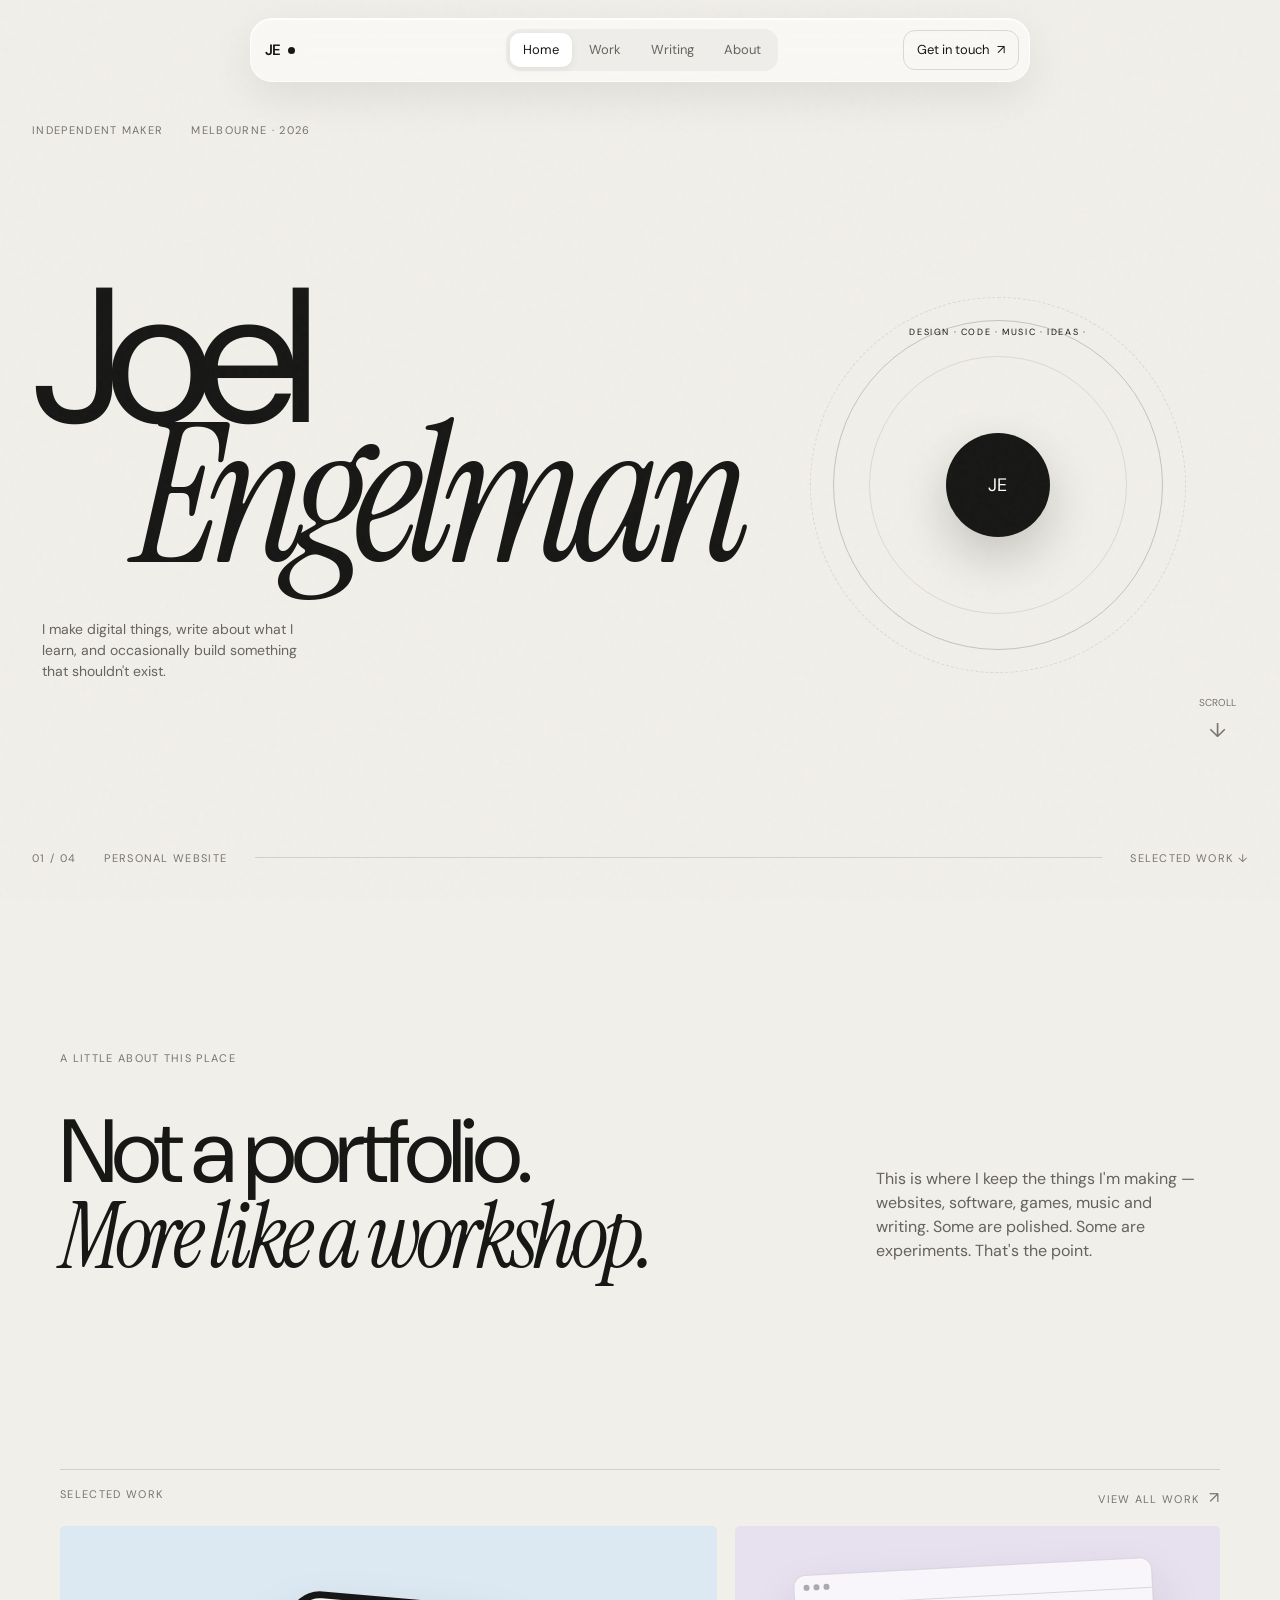
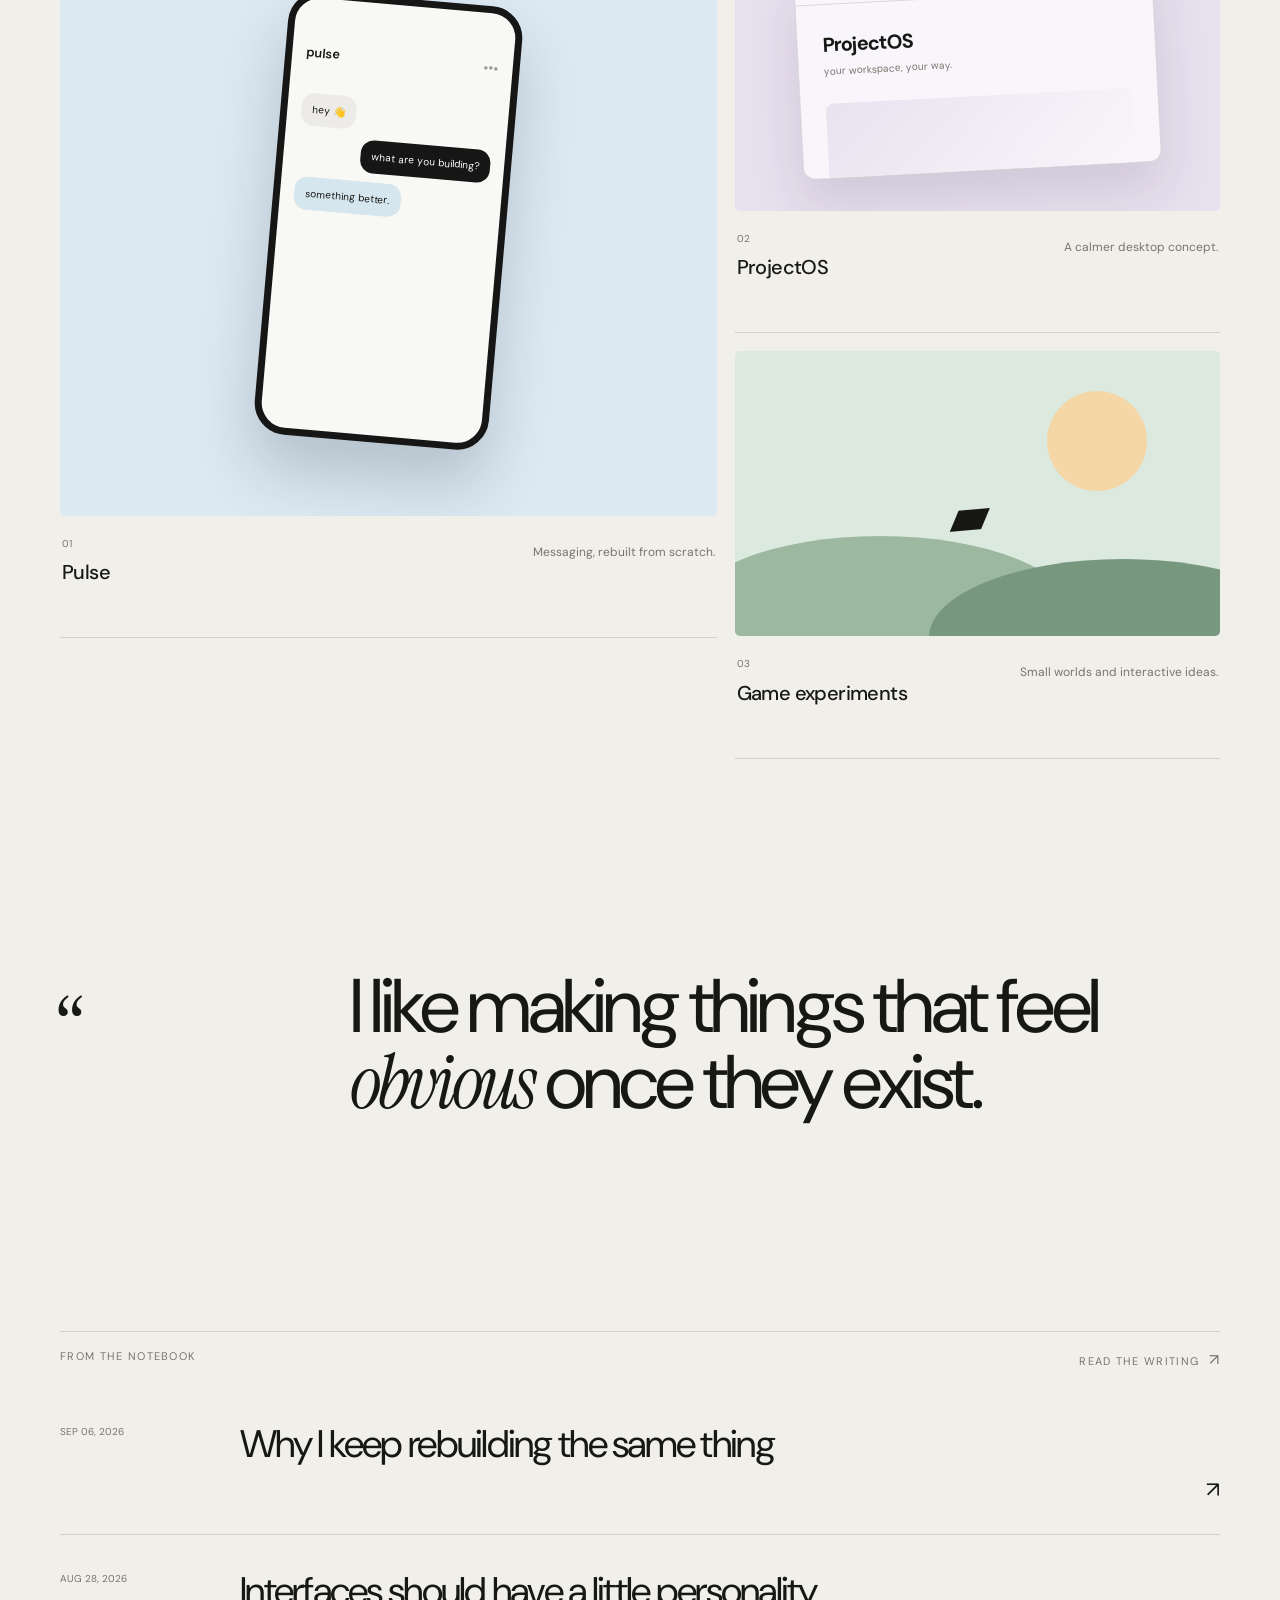
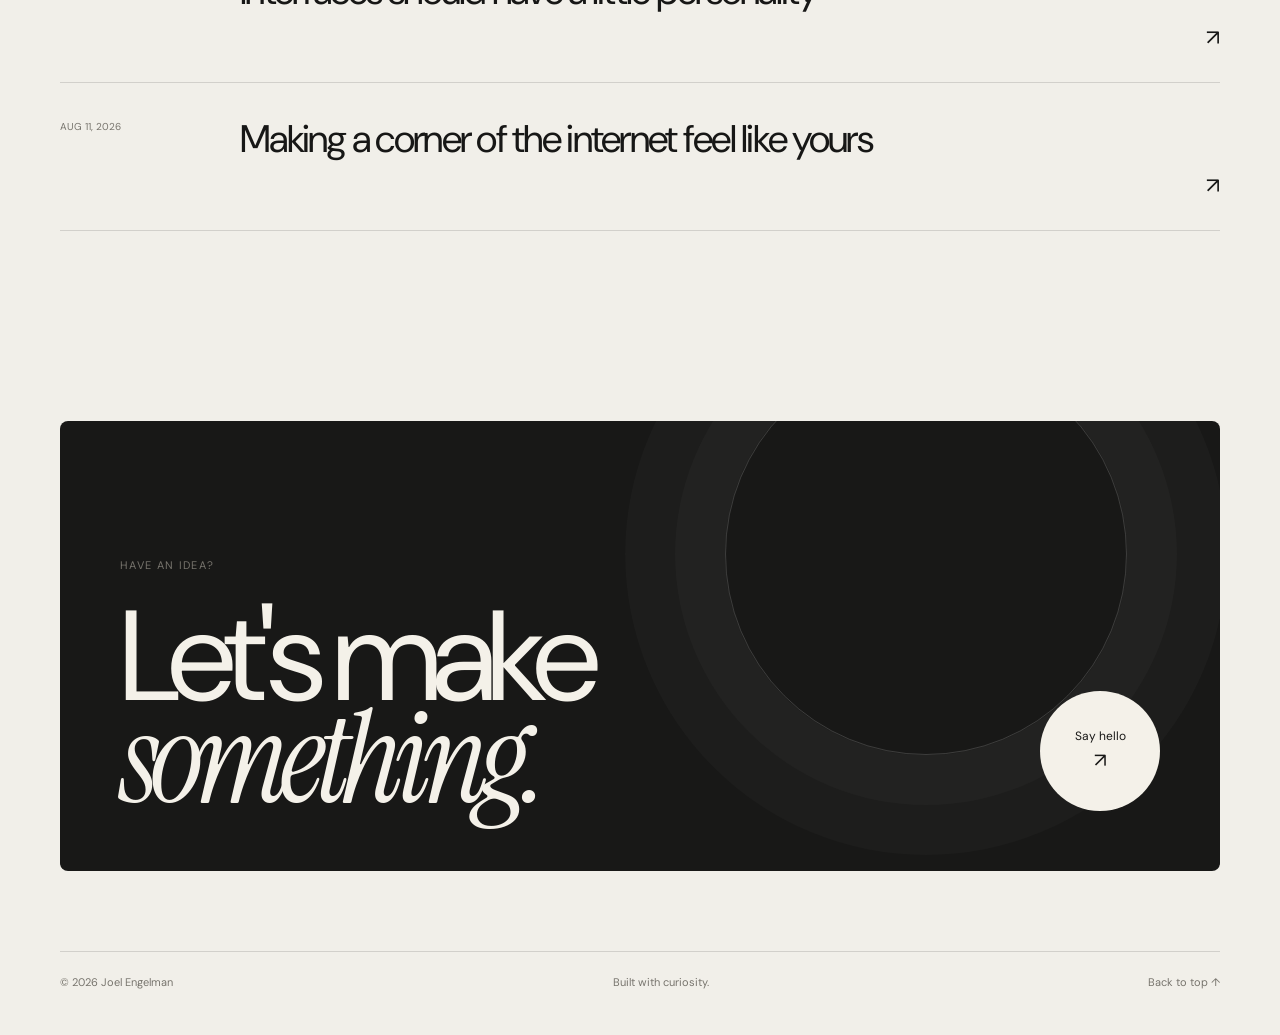
==== commit ac5cac13: "Rebuild website visual system from scratch" ====
--- a/index.html
+++ b/index.html
@@ -1,23 +1 @@
-<!doctype html>
-<html lang="en">
-<head>
-<meta charset="utf-8"><meta name="viewport" content="width=device-width,initial-scale=1">
-<title>Joel Engelman</title><meta name="description" content="Joel Engelman — projects, writing and experiments.">
-<link rel="preconnect" href="https://fonts.googleapis.com"><link rel="preconnect" href="https://fonts.gstatic.com" crossorigin><link href="https://fonts.googleapis.com/css2?family=DM+Sans:wght@400;500;600&family=Instrument+Serif:ital@0;1&display=swap" rel="stylesheet"><link rel="stylesheet" href="styles.css">
-</head><body>
-<div class="noise"></div><div class="progress"></div>
-<header class="nav"><a class="logo" href="index.html">JE</a><nav><a class="active" href="index.html">Home</a><a href="work.html">Work</a><a href="writing.html">Writing</a><a href="about.html">About</a></nav><a class="nav-contact" href="mailto:hello@joelengelman.com">Get in touch <span>↗</span></a><button class="menu" aria-label="Menu"><i></i><i></i></button></header>
-<div class="mobile-nav"><a href="index.html">Home</a><a href="work.html">Work</a><a href="writing.html">Writing</a><a href="about.html">About</a></div>
-<main>
-<section class="hero">
- <div class="hero-top"><span>JOEL ENGELMAN</span><span>AUSTRALIA · 2026</span></div>
- <div class="hero-main"><div class="hero-copy"><p class="eyebrow">Designer · Builder · Writer</p><h1>Joel<br><em>Engelman</em></h1><p class="lede">A personal site for the things I make, learn and obsess over.</p><a class="round-link" href="work.html"><span>See what<br>I’m making</span><b>↘</b></a></div><div class="hero-art" data-tilt><div class="orb orb-one"></div><div class="orb orb-two"></div><div class="art-card art-back"><span>01</span><b>BUILD</b></div><div class="art-card art-front"><div class="card-top"><span>NOW</span><span>01—04</span></div><strong>Making<br>things<br>on the web.</strong><div class="card-foot"><span>SELECTED WORK</span><span>↗</span></div></div></div></div>
- <div class="hero-scroll"><span>Scroll to explore</span><i></i></div>
-</section>
-<section class="statement"><div class="label">01 / CURRENTLY</div><div class="statement-content"><p>I like turning ideas into things you can actually use.</p><div class="mini-grid"><span>Websites</span><span>Software</span><span>Games</span><span>Music</span></div></div></section>
-<section class="feature"><div class="section-line"><span>02 / FEATURED</span><a href="work.html">All work ↗</a></div><a class="feature-card" href="work.html#pulse"><div class="feature-image"><img src="https://images.unsplash.com/photo-1558655146-9f40138edfeb?auto=format&fit=crop&w=2000&q=90" alt="Digital interface"></div><div class="feature-overlay"><span>01 · PRODUCT</span><h2>Pulse</h2><p>A social platform built around actual conversations.</p><b>↗</b></div></a></section>
-<section class="split-work"><a href="work.html#projectos" class="small-project"><div class="small-image"><img src="https://images.unsplash.com/photo-1497366754035-f200968a6e72?auto=format&fit=crop&w=1400&q=88" alt="Workspace"></div><div class="small-meta"><span>02 · SOFTWARE</span><span>↗</span></div><h3>ProjectOS</h3><p>A calmer desktop experience.</p></a><a href="work.html#games" class="small-project offset"><div class="small-image"><img src="https://images.unsplash.com/photo-1511512578047-dfb367046420?auto=format&fit=crop&w=1400&q=88" alt="Game controller"></div><div class="small-meta"><span>03 · GAMES</span><span>↗</span></div><h3>Game experiments</h3><p>Small worlds and interactive ideas.</p></a></section>
-<section class="writing"><div class="section-line"><span>03 / NOTES</span><a href="writing.html">Read everything ↗</a></div><div class="note-list"><a href="writing.html#invisible"><span>01</span><div><small>DESIGN · 06 MIN</small><h3>The interface should get out of the way.</h3></div><b>↗</b></a><a href="writing.html#personal-web"><span>02</span><div><small>WEB · 05 MIN</small><h3>Why I still like making personal websites.</h3></div><b>↗</b></a><a href="writing.html#making"><span>03</span><div><small>BUILDING · 04 MIN</small><h3>Start with something real.</h3></div><b>↗</b></a></div></section>
-<section class="closing"><div class="closing-art"><div class="closing-shape"></div></div><div class="closing-copy"><span>04 / HELLO</span><h2>Let’s make<br><em>something.</em></h2><a href="mailto:hello@joelengelman.com">hello@joelengelman.com <b>↗</b></a></div></section>
-</main><footer><span>© 2026 Joel Engelman</span><div><a href="work.html">Work</a><a href="writing.html">Writing</a><a href="about.html">About</a></div></footer>
-<script src="script.js"></script></body></html>+<!doctype html><html lang="en"><head><meta charset="utf-8"><meta name="viewport" content="width=device-width,initial-scale=1"><title>Joel Engelman — Digital maker & writer</title><meta name="description" content="Joel Engelman's personal site — projects, writing and experiments."><link rel="preconnect" href="https://fonts.googleapis.com"><link rel="preconnect" href="https://fonts.gstatic.com" crossorigin><link href="https://fonts.googleapis.com/css2?family=DM+Sans:wght@400;500;600&family=Instrument+Serif:ital@0;1&display=swap" rel="stylesheet"><link rel="stylesheet" href="styles.css"></head><body><div class="grain"></div><header class="nav"><a class="logo" href="index.html"><span>JE</span><i></i></a><nav><a class="active" href="index.html">Home</a><a href="work.html">Work</a><a href="writing.html">Writing</a><a href="about.html">About</a></nav><a class="nav-contact" href="mailto:hello@joelengelman.com">Get in touch <span>↗</span></a></header><main><section class="hero"><div class="hero-top"><span>Independent maker</span><span>Melbourne · 2026</span></div><div class="hero-stage"><div class="hero-title"><h1>Joel<br><em>Engelman</em></h1><p>I make digital things, write about what I learn, and occasionally build something that shouldn't exist.</p></div><div class="orbital"><div class="orb-core">JE</div><span class="orb-word">DESIGN · CODE · MUSIC · IDEAS ·</span></div><div class="hero-note">SCROLL<br><b>↓</b></div></div><div class="hero-bottom"><span>01 / 04</span><span>Personal website</span><span class="line"></span><span>Selected work ↓</span></div></section><section class="intro wrap"><div class="eyebrow">A little about this place</div><div class="intro-grid"><h2>Not a portfolio.<br><em>More like a workshop.</em></h2><p>This is where I keep the things I'm making — websites, software, games, music and writing. Some are polished. Some are experiments. That's the point.</p></div></section><section class="projects wrap"><div class="section-head"><span>Selected work</span><a href="work.html">View all work <b>↗</b></a></div><div class="project-grid"><a class="project project-large" href="work.html#pulse"><div class="visual pulse"><div class="phone"><div class="phone-top">pulse <span>•••</span></div><div class="msg one">hey 👋</div><div class="msg two">what are you building?</div><div class="msg three">something better.</div></div></div><div class="project-info"><div><span>01</span><h3>Pulse</h3></div><p>Messaging, rebuilt from scratch.</p></div></a><a class="project project-small" href="work.html#projectos"><div class="visual os"><div class="window"><div class="window-bar"><i></i><i></i><i></i></div><div class="window-body"><strong>ProjectOS</strong><span>your workspace, your way.</span><div class="window-block"></div></div></div></div><div class="project-info"><div><span>02</span><h3>ProjectOS</h3></div><p>A calmer desktop concept.</p></div></a><a class="project project-small" href="work.html#games"><div class="visual game"><div class="sun"></div><div class="hill h1"></div><div class="hill h2"></div><div class="car">▰</div></div><div class="project-info"><div><span>03</span><h3>Game experiments</h3></div><p>Small worlds and interactive ideas.</p></div></a></div></section><section class="statement wrap"><div class="statement-mark">“</div><p>I like making things that feel <em>obvious</em> once they exist.</p></section><section class="writing wrap"><div class="section-head"><span>From the notebook</span><a href="writing.html">Read the writing <b>↗</b></a></div><div class="post"><span>SEP 06, 2026</span><a href="writing.html#making"><h3>Why I keep rebuilding the same thing</h3><i>↗</i></a></div><div class="post"><span>AUG 28, 2026</span><a href="writing.html#interfaces"><h3>Interfaces should have a little personality</h3><i>↗</i></a></div><div class="post"><span>AUG 11, 2026</span><a href="writing.html#internet"><h3>Making a corner of the internet feel like yours</h3><i>↗</i></a></div></section><section class="contact wrap"><div class="contact-card"><div><span class="eyebrow">Have an idea?</span><h2>Let's make<br><em>something.</em></h2></div><a href="mailto:hello@joelengelman.com" class="circle-link">Say hello <span>↗</span></a></div></section></main><footer class="wrap footer"><span>© 2026 Joel Engelman</span><span>Built with curiosity.</span><span><a href="index.html">Back to top ↑</a></span></footer><script src="script.js"></script></body></html>
--- a/styles.css
+++ b/styles.css
@@ -1 +1 @@
-:root{--bg:#f3f1ec;--ink:#171715;--muted:#77746c;--line:rgba(23,23,21,.13);--glass:rgba(248,247,243,.62);--serif:'Instrument Serif',Georgia,serif;--sans:'DM Sans',Arial,sans-serif}*{box-sizing:border-box}html{scroll-behavior:smooth}body{margin:0;background:var(--bg);color:var(--ink);font:15px/1.45 var(--sans);overflow-x:hidden}a{color:inherit;text-decoration:none}button{font:inherit}.noise{position:fixed;inset:0;z-index:50;pointer-events:none;opacity:.035;background-image:url("data:image/svg+xml,%3Csvg xmlns='http://www.w3.org/2000/svg' width='160' height='160'%3E%3Cfilter id='n'%3E%3CfeTurbulence baseFrequency='.8' numOctaves='3'/%3E%3C/filter%3E%3Crect width='100%25' height='100%25' filter='url(%23n)'/%3E%3C/svg%3E')}.progress{position:fixed;z-index:200;top:0;left:0;height:2px;width:0;background:var(--ink)}.nav{position:fixed;z-index:100;top:18px;left:50%;transform:translateX(-50%);width:min(760px,calc(100% - 32px));height:62px;padding:7px 8px 7px 18px;display:flex;align-items:center;gap:22px;background:var(--glass);border:1px solid rgba(255,255,255,.8);box-shadow:0 10px 35px rgba(25,23,18,.08),inset 0 1px rgba(255,255,255,.9);backdrop-filter:blur(28px) saturate(140%);-webkit-backdrop-filter:blur(28px) saturate(140%);border-radius:22px;transition:.35s}.nav.scrolled{background:rgba(248,247,243,.82);box-shadow:0 18px 55px rgba(25,23,18,.12)}.logo{width:44px;height:44px;display:grid;place-items:center;border-radius:15px;background:var(--ink);color:var(--bg);font-weight:600;letter-spacing:-.08em}.nav nav{display:flex;gap:5px;flex:1}.nav nav a{padding:10px 13px;border-radius:12px;color:var(--muted);font-size:13px;transition:.25s}.nav nav a:hover,.nav nav a.active{color:var(--ink);background:rgba(255,255,255,.55)}.nav-contact{padding:11px 14px;border:1px solid var(--line);border-radius:14px;font-size:12px;background:rgba(255,255,255,.35)}.nav-contact span{margin-left:8px}.menu{display:none;border:0;background:none}.mobile-nav{display:none}.hero{min-height:100svh;padding:155px 5vw 38px;display:flex;flex-direction:column}.hero-top{display:flex;justify-content:space-between;font-size:10px;letter-spacing:.08em;color:var(--muted)}.hero-main{flex:1;display:grid;grid-template-columns:1.05fr .95fr;align-items:center;max-width:1500px;width:100%;margin:auto}.hero-copy{position:relative;z-index:3}.eyebrow{font-size:11px;color:var(--muted);margin:0 0 28px}.hero h1{font:clamp(110px,14.5vw,225px)/.72 var(--serif);font-weight:400;letter-spacing:-.075em;margin:0 0 45px}.hero h1 em{padding-left:9vw}.lede{font-size:18px;max-width:340px;color:#5d5a53;margin:0}.round-link{width:118px;height:118px;border:1px solid var(--ink);border-radius:50%;display:flex;flex-direction:column;align-items:center;justify-content:center;margin:45px 0 0 34%;font-size:12px;transition:transform .45s,background .3s}.round-link b{font-weight:400;margin-top:8px;font-size:18px}.round-link:hover{transform:rotate(-9deg) scale(1.06);background:var(--ink);color:var(--bg)}.hero-art{height:min(68vh,650px);position:relative;perspective:1000px}.art-card{position:absolute;box-shadow:0 35px 70px rgba(30,25,15,.13)}.art-back{width:54%;height:48%;right:8%;top:7%;background:#d8d4ca;padding:20px;display:flex;justify-content:space-between;font-size:10px}.art-back b{writing-mode:vertical-rl;font-size:14px}.art-front{width:68%;height:66%;right:18%;top:21%;padding:25px;background:linear-gradient(145deg,#262621,#4a483f);color:#f4f1e9;border-radius:3px;display:flex;flex-direction:column;justify-content:space-between;transform:rotate(4deg);transition:transform .7s}.hero-art:hover .art-front{transform:rotate(0) translateY(-8px)}.card-top,.card-foot{display:flex;justify-content:space-between;font-size:9px;letter-spacing:.08em;opacity:.65}.art-front strong{font:clamp(36px,5vw,72px)/.83 var(--serif);font-weight:400;letter-spacing:-.04em}.orb{position:absolute;border-radius:50%;filter:blur(1px)}.orb-one{width:180px;height:180px;right:0;bottom:3%;background:radial-gradient(circle at 30% 30%,#fff 0,#d7d0c0 45%,#a7a08f 100%);opacity:.7}.orb-two{width:90px;height:90px;left:4%;bottom:12%;background:#c9c2b4;opacity:.5}.hero-scroll{display:flex;align-items:center;gap:15px;font-size:10px;color:var(--muted);text-transform:uppercase;letter-spacing:.08em}.hero-scroll i{width:50px;height:1px;background:var(--line)}.statement,.feature,.writing{width:min(1240px,90vw);margin:auto}.statement{padding:150px 0 180px;display:grid;grid-template-columns:25% 75%;border-top:1px solid var(--line)}.label,.section-line{font-size:10px;color:var(--muted);letter-spacing:.08em}.statement-content>p{font:clamp(45px,6vw,84px)/.88 var(--serif);letter-spacing:-.055em;max-width:820px;margin:0}.mini-grid{display:grid;grid-template-columns:repeat(4,1fr);margin-top:80px;border-top:1px solid var(--line)}.mini-grid span{padding:15px 0;border-bottom:1px solid var(--line);font-size:12px}.section-line{display:flex;justify-content:space-between;border-top:1px solid var(--line);padding:15px 0 25px}.section-line a{color:var(--ink)}.feature{padding-bottom:170px}.feature-card{display:block;height:min(70vw,760px);position:relative;overflow:hidden;background:#d0cbc0}.feature-image{height:100%}.feature-image img,.small-image img{width:100%;height:100%;object-fit:cover;display:block;transition:transform 1.1s cubic-bezier(.2,.7,.2,1);filter:saturate(.78)}.feature-card:hover .feature-image img{transform:scale(1.045)}.feature-overlay{position:absolute;inset:auto 28px 25px;color:#fff;text-shadow:0 2px 16px rgba(0,0,0,.3);display:grid;grid-template-columns:1fr 2fr auto;align-items:end;gap:20px}.feature-overlay span{font-size:10px}.feature-overlay h2{font:clamp(65px,10vw,145px)/.75 var(--serif);font-weight:400;letter-spacing:-.06em;margin:0}.feature-overlay p{font-size:13px;max-width:230px;margin:0}.feature-overlay b{font-weight:400;font-size:22px}.split-work{width:min(1080px,78vw);margin:0 auto 180px;display:grid;grid-template-columns:1fr 1fr;gap:10vw}.small-project{display:block}.small-project.offset{margin-top:150px}.small-image{aspect-ratio:.88;overflow:hidden;background:#d4d0c6}.small-project:hover img{transform:scale(1.05)}.small-meta{display:flex;justify-content:space-between;border-top:1px solid var(--line);padding:13px 0;font-size:10px;color:var(--muted)}.small-project h3{font:clamp(45px,5vw,70px)/.85 var(--serif);font-weight:400;letter-spacing:-.045em;margin:8px 0}.small-project p{color:var(--muted);margin:0}.writing{padding-bottom:190px}.note-list>a{display:grid;grid-template-columns:60px 1fr 25px;gap:20px;padding:28px 0;border-top:1px solid var(--line);transition:.3s}.note-list>a:last-child{border-bottom:1px solid var(--line)}.note-list>a:hover{padding-left:15px}.note-list span,.note-list small{font-size:10px;color:var(--muted)}.note-list h3{font:clamp(28px,4vw,55px)/.9 var(--serif);font-weight:400;margin:8px 0 0;letter-spacing:-.035em}.note-list b{font-weight:400}.closing{min-height:650px;background:#22221e;color:#f2eee5;display:grid;grid-template-columns:1fr 1fr;overflow:hidden}.closing-art{position:relative;min-height:650px;overflow:hidden}.closing-shape{position:absolute;width:520px;height:520px;border-radius:48% 52% 58% 42%;left:10%;top:10%;background:radial-gradient(circle at 35% 30%,#d8d2c4,#918a7b 42%,#514d45 75%,#292821);transform:rotate(-22deg);animation:float 7s ease-in-out infinite alternate}@keyframes float{to{transform:rotate(-14deg) translate(30px,-20px)}}.closing-copy{padding:120px 8vw;display:flex;flex-direction:column;justify-content:center}.closing-copy>span{font-size:10px;opacity:.55}.closing-copy h2{font:clamp(70px,9vw,135px)/.78 var(--serif);font-weight:400;letter-spacing:-.065em;margin:35px 0 65px}.closing-copy a{width:max-content;border-bottom:1px solid rgba(255,255,255,.35);padding-bottom:9px}.closing-copy b{margin-left:15px;font-weight:400}footer{display:flex;justify-content:space-between;padding:25px 5vw 35px;background:#22221e;color:#aaa69c;font-size:11px}footer div{display:flex;gap:22px}footer a:hover{color:#fff}@media(max-width:800px){.nav{height:58px;top:10px;width:calc(100% - 20px);border-radius:19px}.nav nav,.nav-contact{display:none}.logo{width:42px;height:42px}.menu{display:grid;place-content:center;gap:5px;margin-left:auto;width:42px;height:42px}.menu i{display:block;width:17px;height:1px;background:var(--ink)}.mobile-nav{position:fixed;z-index:99;top:78px;left:10px;right:10px;padding:12px;background:rgba(248,247,243,.88);backdrop-filter:blur(24px);border:1px solid rgba(255,255,255,.8);border-radius:20px;box-shadow:0 20px 55px rgba(0,0,0,.12);display:none}.mobile-nav.open{display:block}.mobile-nav a{display:block;padding:15px;border-bottom:1px solid var(--line);font:30px var(--serif)}.mobile-nav a:last-child{border:0}.hero{padding:120px 7vw 28px;min-height:900px}.hero-main{display:block;padding-top:90px}.hero h1{font-size:25vw;margin-bottom:35px}.hero h1 em{padding-left:7vw}.lede{font-size:16px}.round-link{width:95px;height:95px;margin:32px 0 0 48%}.hero-art{height:440px;margin-top:50px}.art-front{width:70%;height:62%;right:14%}.art-back{width:58%;height:46%;right:4%}.art-front strong{font-size:42px}.statement{width:86vw;padding:100px 0 120px;display:block}.statement-content>p{font-size:47px;margin-top:25px}.mini-grid{grid-template-columns:1fr 1fr;margin-top:55px}.feature,.writing{width:86vw}.feature{padding-bottom:110px}.feature-card{height:110vw}.feature-overlay{grid-template-columns:1fr auto;left:18px;right:18px}.feature-overlay h2{grid-column:1/-1;font-size:21vw}.feature-overlay p{display:none}.split-work{width:86vw;display:block;margin-bottom:120px}.small-project.offset{margin-top:90px}.small-image{aspect-ratio:.92}.writing{padding-bottom:120px}.note-list>a{grid-template-columns:35px 1fr 15px;gap:10px}.note-list h3{font-size:31px}.closing{display:block}.closing-art{min-height:400px}.closing-shape{width:340px;height:340px;left:4%;top:8%}.closing-copy{padding:75px 8vw 100px}.closing-copy h2{font-size:20vw;margin:25px 0 50px}footer{display:block}footer div{margin-top:15px}}+@import url('https://fonts.googleapis.com/css2?family=DM+Sans:wght@400;500;600&family=Instrument+Serif:ital@0;1&display=swap');:root{--paper:#f1efe9;--ink:#171716;--muted:#77746d;--line:rgba(23,23,22,.14);--blue:#dce8f2;--green:#dce9df;--lav:#e7e0ef}*{box-sizing:border-box}html{scroll-behavior:smooth}body{margin:0;background:var(--paper);color:var(--ink);font-family:'DM Sans',sans-serif;font-size:15px;line-height:1.5}.grain{position:fixed;inset:0;pointer-events:none;opacity:.035;z-index:20;background-image:url("data:image/svg+xml,%3Csvg viewBox='0 0 180 180' xmlns='http://www.w3.org/2000/svg'%3E%3Cfilter id='n'%3E%3CfeTurbulence type='fractalNoise' baseFrequency='.9' numOctaves='4' stitchTiles='stitch'/%3E%3C/filter%3E%3Crect width='100%25' height='100%25' filter='url(%23n)' opacity='.7'/%3E%3C/svg%3E")}.wrap{width:min(1160px,calc(100% - 64px));margin:auto}.nav{position:fixed;z-index:50;top:18px;left:50%;transform:translateX(-50%);width:min(780px,calc(100% - 32px));height:64px;padding:8px 10px 8px 14px;display:grid;grid-template-columns:1fr auto 1fr;align-items:center;border:1px solid rgba(255,255,255,.7);border-radius:22px;background:rgba(255,255,255,.55);backdrop-filter:blur(26px) saturate(150%);box-shadow:0 14px 45px rgba(0,0,0,.08),inset 0 1px rgba(255,255,255,.9)}.logo{display:flex;align-items:center;gap:7px;color:inherit;text-decoration:none;font-weight:600;letter-spacing:-.04em}.logo i{display:block;width:7px;height:7px;border-radius:50%;background:#171716}.nav nav{display:flex;gap:4px;padding:4px;border-radius:14px;background:rgba(0,0,0,.045)}.nav nav a{padding:7px 13px;border-radius:10px;color:#67645e;text-decoration:none;font-size:13px}.nav nav a:hover,.nav nav a.active{background:#fff;color:var(--ink);box-shadow:0 2px 8px rgba(0,0,0,.07)}.nav-contact{justify-self:end;text-decoration:none;color:var(--ink);font-size:13px;padding:9px 13px;border:1px solid var(--line);border-radius:12px}.nav-contact span{display:inline-block;margin-left:5px}.hero{min-height:100vh;padding:122px 32px 34px;max-width:1400px;margin:auto;display:flex;flex-direction:column}.hero-top,.hero-bottom{display:flex;align-items:center;gap:28px;color:var(--muted);font-size:11px;text-transform:uppercase;letter-spacing:.12em}.hero-stage{position:relative;flex:1;min-height:650px;display:flex;align-items:center}.hero-title{position:relative;z-index:2;width:68%}.hero-title h1{font-size:clamp(100px,15vw,210px);font-weight:400;line-height:.72;letter-spacing:-.075em;margin:0}.hero-title h1 em{font-family:'Instrument Serif',serif;font-weight:400;letter-spacing:-.065em;margin-left:8vw}.hero-title p{width:270px;margin:55px 0 0 10px;color:#67645e;font-size:14px}.orbital{position:absolute;right:7%;top:50%;transform:translateY(-50%);width:330px;height:330px;border:1px solid rgba(23,23,22,.2);border-radius:50%;display:grid;place-items:center}.orbital:before,.orbital:after{content:'';position:absolute;border:1px solid rgba(23,23,22,.1);border-radius:50%}.orbital:before{inset:35px}.orbital:after{inset:-24px;border-style:dashed}.orb-core{width:104px;height:104px;border-radius:50%;background:#171716;color:white;display:grid;place-items:center;font-size:18px;box-shadow:0 20px 50px rgba(0,0,0,.18);animation:float 5s ease-in-out infinite}.orb-word{position:absolute;width:100%;height:100%;display:grid;place-items:start center;padding-top:5px;font-size:9px;letter-spacing:.18em;animation:spin 18s linear infinite}.hero-note{position:absolute;right:1%;bottom:12%;font-size:10px;line-height:1.8;color:var(--muted);text-align:center}.hero-note b{font-size:20px;font-weight:400}.hero-bottom{padding-top:18px}.hero-bottom .line{height:1px;background:var(--line);flex:1}.intro{padding-top:150px;padding-bottom:190px}.eyebrow,.section-head{font-size:11px;text-transform:uppercase;letter-spacing:.12em;color:var(--muted)}.intro-grid{display:grid;grid-template-columns:1.5fr .7fr;gap:80px;margin-top:42px}.intro h2{font-size:clamp(48px,7vw,90px);font-weight:400;line-height:.95;letter-spacing:-.055em;margin:0}.intro h2 em,.statement em,.contact h2 em{font-family:'Instrument Serif',serif}.intro p{align-self:end;max-width:330px;color:#65625c;font-size:16px}.section-head{display:flex;justify-content:space-between;border-top:1px solid var(--line);padding:16px 0}.section-head a{color:inherit;text-decoration:none}.section-head b{font-size:16px;font-weight:400;margin-left:5px}.project-grid{display:grid;grid-template-columns:1.15fr .85fr;gap:18px;align-items:start}.project{text-decoration:none;color:inherit;display:block}.project-large{grid-row:span 2}.visual{position:relative;overflow:hidden;border-radius:5px;transition:transform .6s cubic-bezier(.2,.7,.2,1)}.project:hover .visual{transform:translateY(-6px)}.project-large .visual{height:590px}.project-small .visual{height:285px}.pulse{background:var(--blue);display:flex;align-items:center;justify-content:center}.phone{width:235px;height:445px;border-radius:32px;background:#f8f8f5;border:7px solid #161616;box-shadow:0 35px 60px rgba(26,38,48,.2);padding:45px 14px 15px;position:relative;transform:rotate(5deg);transition:transform .8s cubic-bezier(.2,.7,.2,1)}.project:hover .phone{transform:rotate(0) translateY(-10px)}.phone-top{font-weight:600;font-size:13px;margin-bottom:30px}.phone-top span{float:right;color:#999}.msg{font-size:10px;padding:9px 11px;border-radius:13px;margin:9px 0;width:max-content;max-width:170px;background:#ecebe7}.msg.two{margin-left:auto;background:#161616;color:#fff}.msg.three{background:#d6e6ef}.os{background:var(--lav);display:grid;place-items:center}.window{width:74%;height:72%;background:rgba(255,255,255,.7);border:1px solid rgba(0,0,0,.12);border-radius:12px;box-shadow:0 25px 50px rgba(50,35,65,.13);overflow:hidden;transform:rotate(-3deg);transition:transform .8s}.project:hover .window{transform:rotate(0)}.window-bar{height:30px;border-bottom:1px solid var(--line);padding:9px;display:flex;gap:4px}.window-bar i{width:6px;height:6px;border-radius:50%;background:#aaa}.window-body{padding:25px}.window-body strong{display:block;font-size:20px;letter-spacing:-.04em}.window-body span{display:block;margin-top:4px;font-size:10px;color:var(--muted)}.window-block{height:90px;margin-top:25px;border-radius:8px;background:linear-gradient(135deg,#e8e3ef,#f9f7fb)}.game{background:var(--green);overflow:hidden}.sun{position:absolute;width:100px;height:100px;border-radius:50%;background:#f5d6a7;right:15%;top:14%}.hill{position:absolute;bottom:-20%;width:80%;height:55%;border-radius:50% 50% 0 0;background:#9db8a1}.h1{left:-10%}.h2{right:-20%;bottom:-28%;background:#77977e}.car{position:absolute;bottom:28%;left:44%;font-size:55px;transform:rotate(-5deg)}.project-info{display:flex;justify-content:space-between;gap:20px;padding:15px 2px 50px;border-bottom:1px solid var(--line)}.project-info span{font-size:10px;color:var(--muted)}.project-info h3{font-size:20px;font-weight:500;margin:4px 0 0;letter-spacing:-.03em}.project-info p{font-size:12px;color:var(--muted);text-align:right}.statement{padding:210px 0;display:grid;grid-template-columns:1fr 3fr}.statement-mark{font-family:'Instrument Serif';font-size:90px}.statement p{font-size:clamp(42px,6vw,76px);line-height:1;letter-spacing:-.05em;max-width:850px;margin:0}.writing{padding-bottom:190px}.post{display:grid;grid-template-columns:180px 1fr;border-bottom:1px solid var(--line);padding:28px 0}.post>span{font-size:10px;color:var(--muted);padding-top:8px}.post a{color:inherit;text-decoration:none}.post h3{font-size:clamp(26px,3vw,42px);font-weight:400;letter-spacing:-.045em;margin:0;transition:padding .4s}.post i{float:right;font-style:normal;font-size:22px}.post a:hover h3{padding-left:15px}.contact{padding-bottom:80px}.contact-card{min-height:450px;border-radius:8px;background:#181817;color:#f4f1e9;padding:60px;display:flex;justify-content:space-between;align-items:flex-end;position:relative;overflow:hidden}.contact-card:after{content:'';position:absolute;width:400px;height:400px;border-radius:50%;border:1px solid rgba(255,255,255,.16);right:8%;top:-15%;box-shadow:0 0 0 50px rgba(255,255,255,.025),0 0 0 100px rgba(255,255,255,.02)}.contact h2{font-size:clamp(70px,10vw,130px);line-height:.8;font-weight:400;letter-spacing:-.07em;margin:30px 0 0;position:relative;z-index:2}.circle-link{width:120px;height:120px;border-radius:50%;background:#f4f1e9;color:#171716;text-decoration:none;display:grid;place-items:center;align-content:center;position:relative;z-index:3;font-size:12px}.circle-link span{font-size:20px}.footer{border-top:1px solid var(--line);padding:22px 0 45px;display:flex;justify-content:space-between;color:var(--muted);font-size:11px}.footer a{color:inherit;text-decoration:none}@keyframes spin{to{transform:rotate(360deg)}}@keyframes float{50%{transform:translateY(-12px)}}@media(max-width:800px){.wrap{width:min(100% - 32px,620px)}.nav{grid-template-columns:1fr auto;width:calc(100% - 24px)}.nav nav{display:none}.hero{padding:105px 16px 25px}.hero-stage{min-height:680px}.hero-title{width:100%;align-self:flex-start;margin-top:110px}.hero-title h1{font-size:clamp(74px,20vw,150px)}.hero-title h1 em{margin-left:17vw}.hero-title p{margin:35px 0 0 5px}.orbital{width:210px;height:210px;right:2%;top:58%;opacity:.9}.orb-core{width:75px;height:75px}.intro{padding-top:100px;padding-bottom:110px}.intro-grid{grid-template-columns:1fr;gap:35px}.project-grid{grid-template-columns:1fr}.project-large{grid-row:auto}.project-large .visual{height:480px}.project-small .visual{height:330px}.statement{padding:120px 0;grid-template-columns:1fr;gap:15px}.post{grid-template-columns:100px 1fr}.contact-card{min-height:520px;padding:35px;display:block}.circle-link{margin-top:90px}.footer{gap:15px;flex-wrap:wrap}.hero-bottom{gap:10px;font-size:9px}}
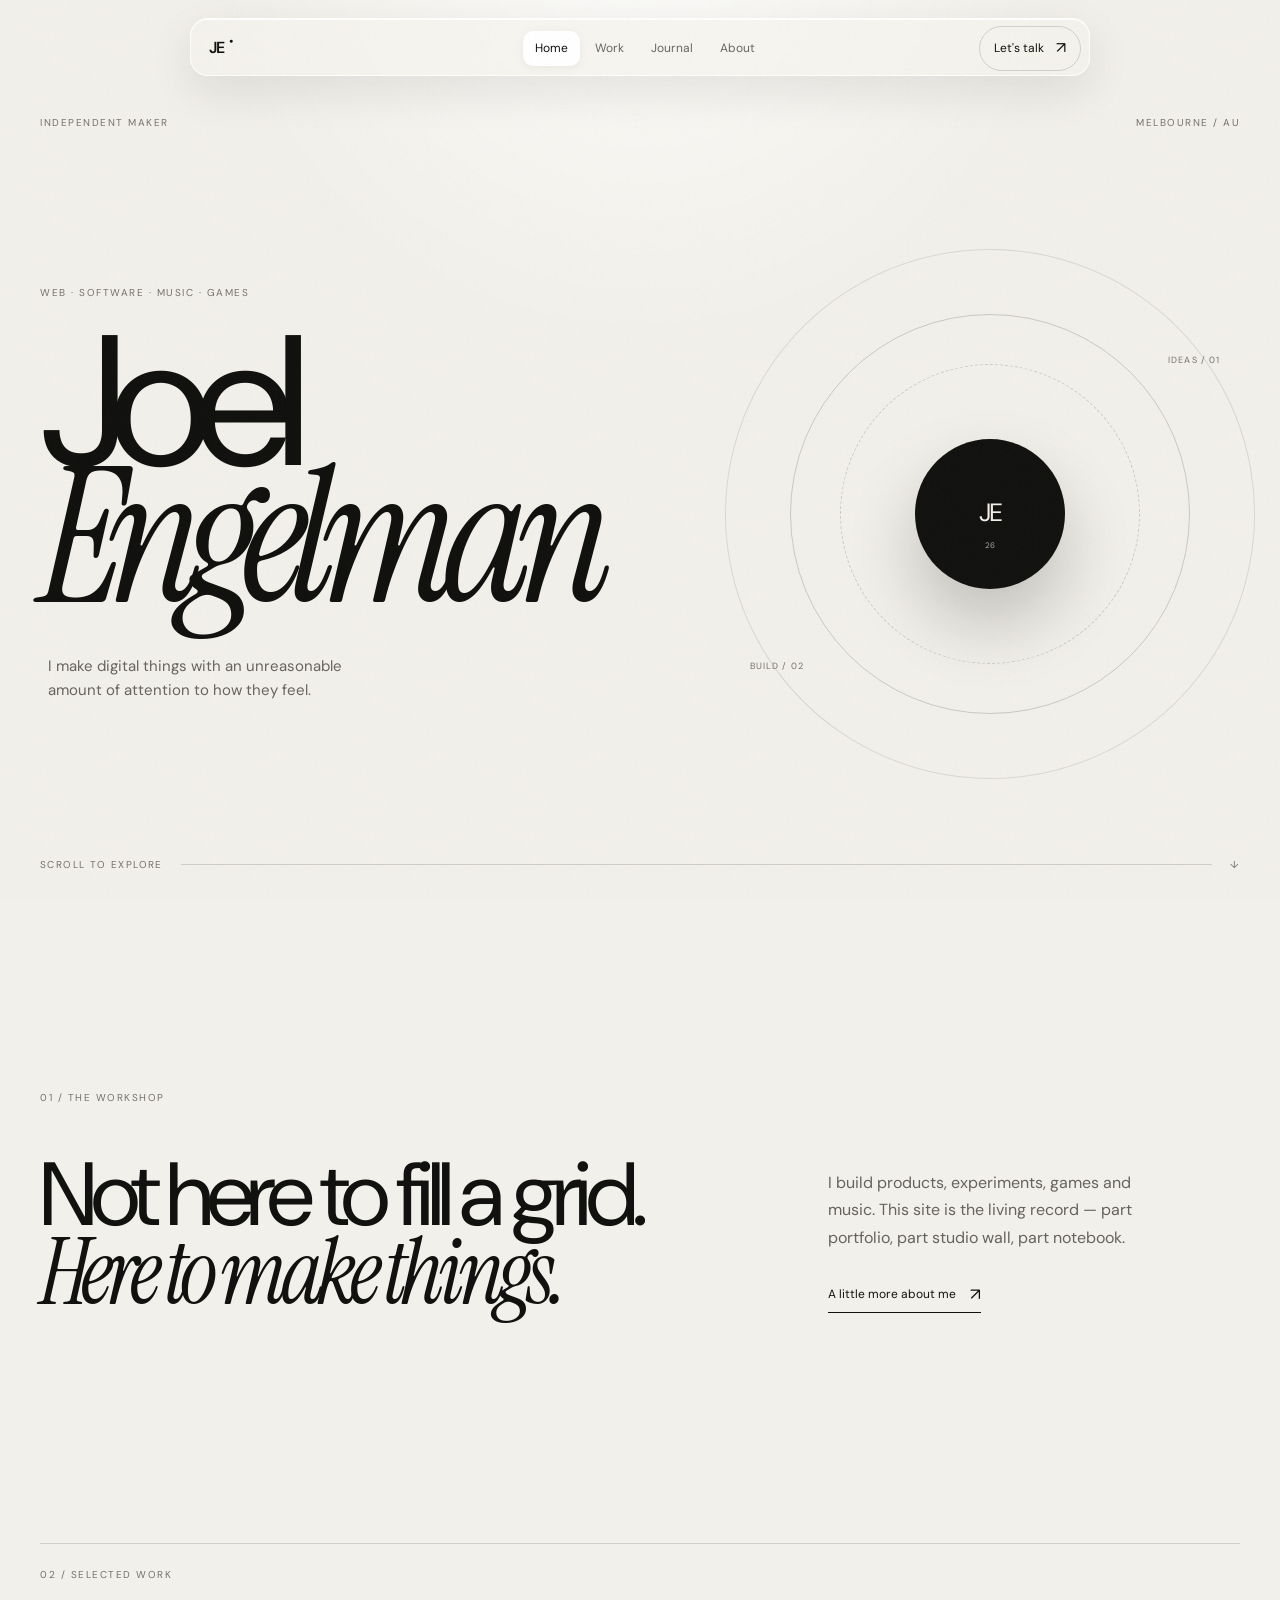
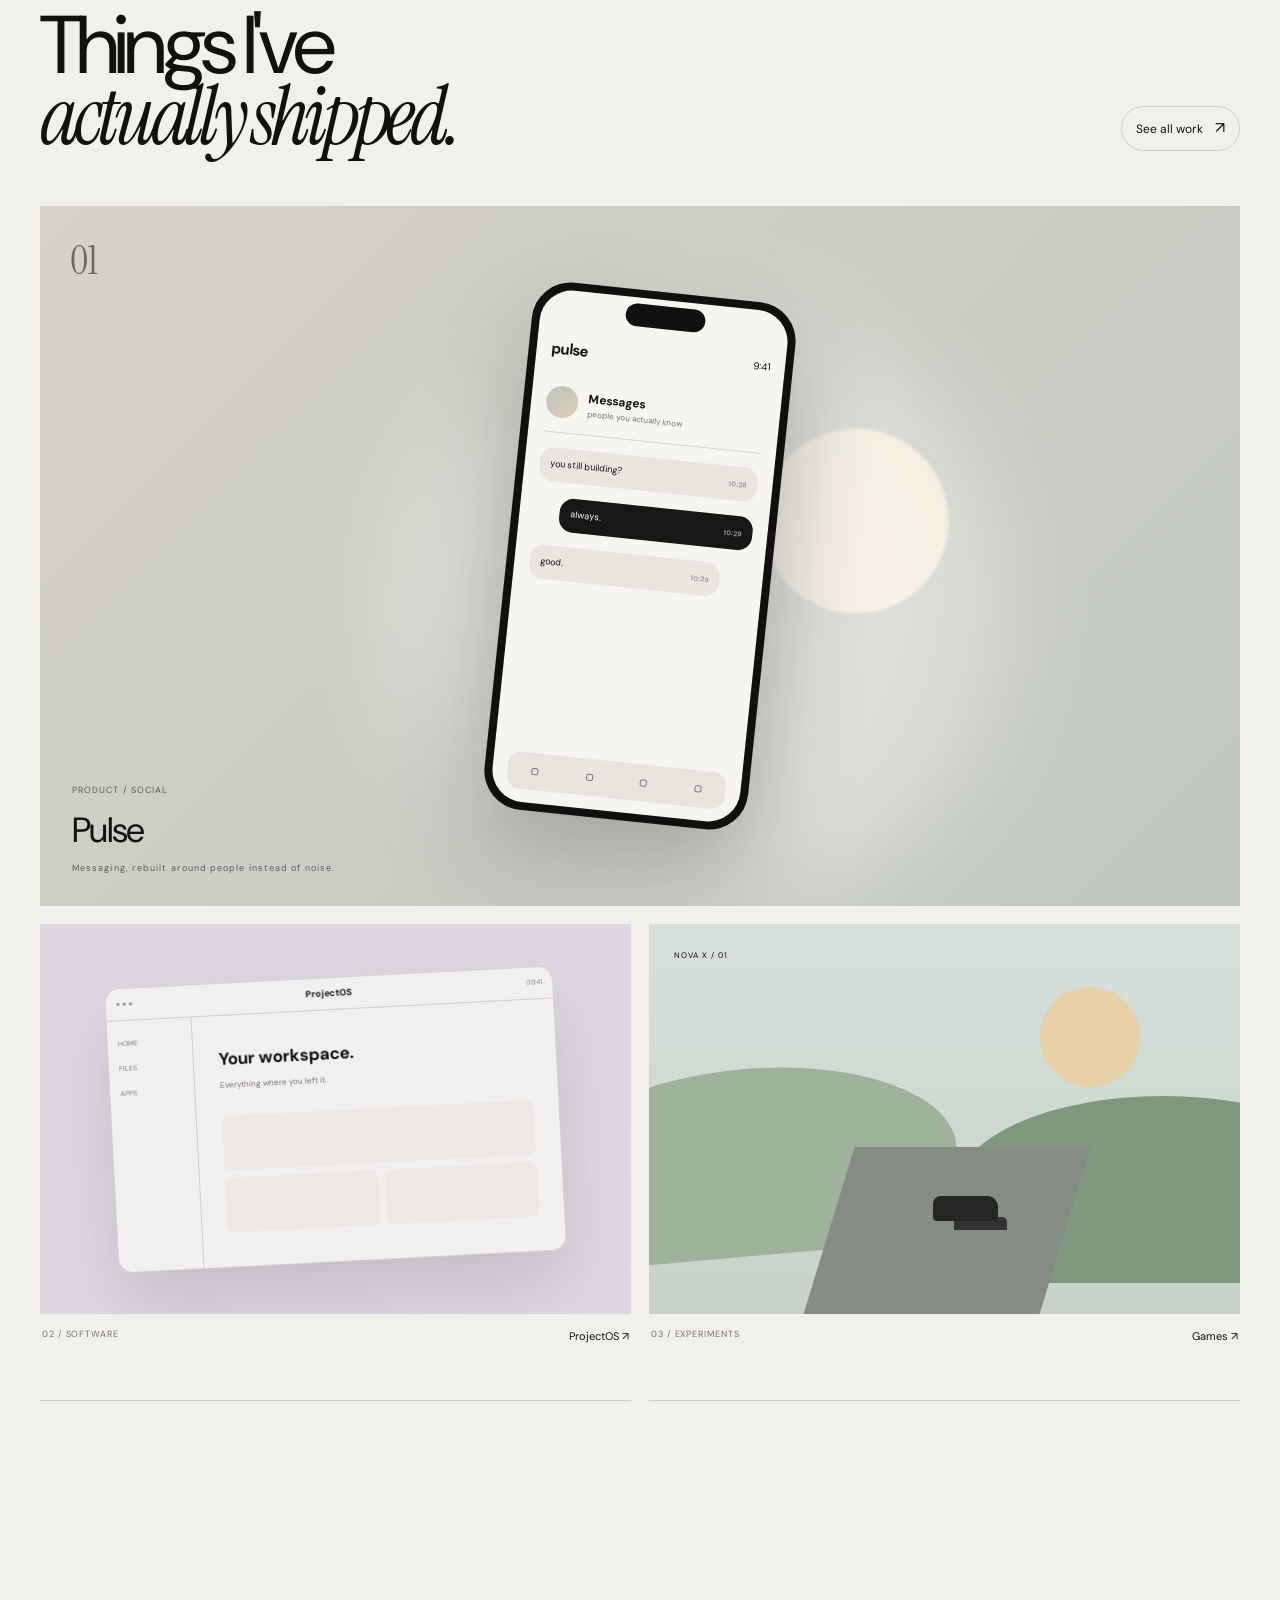
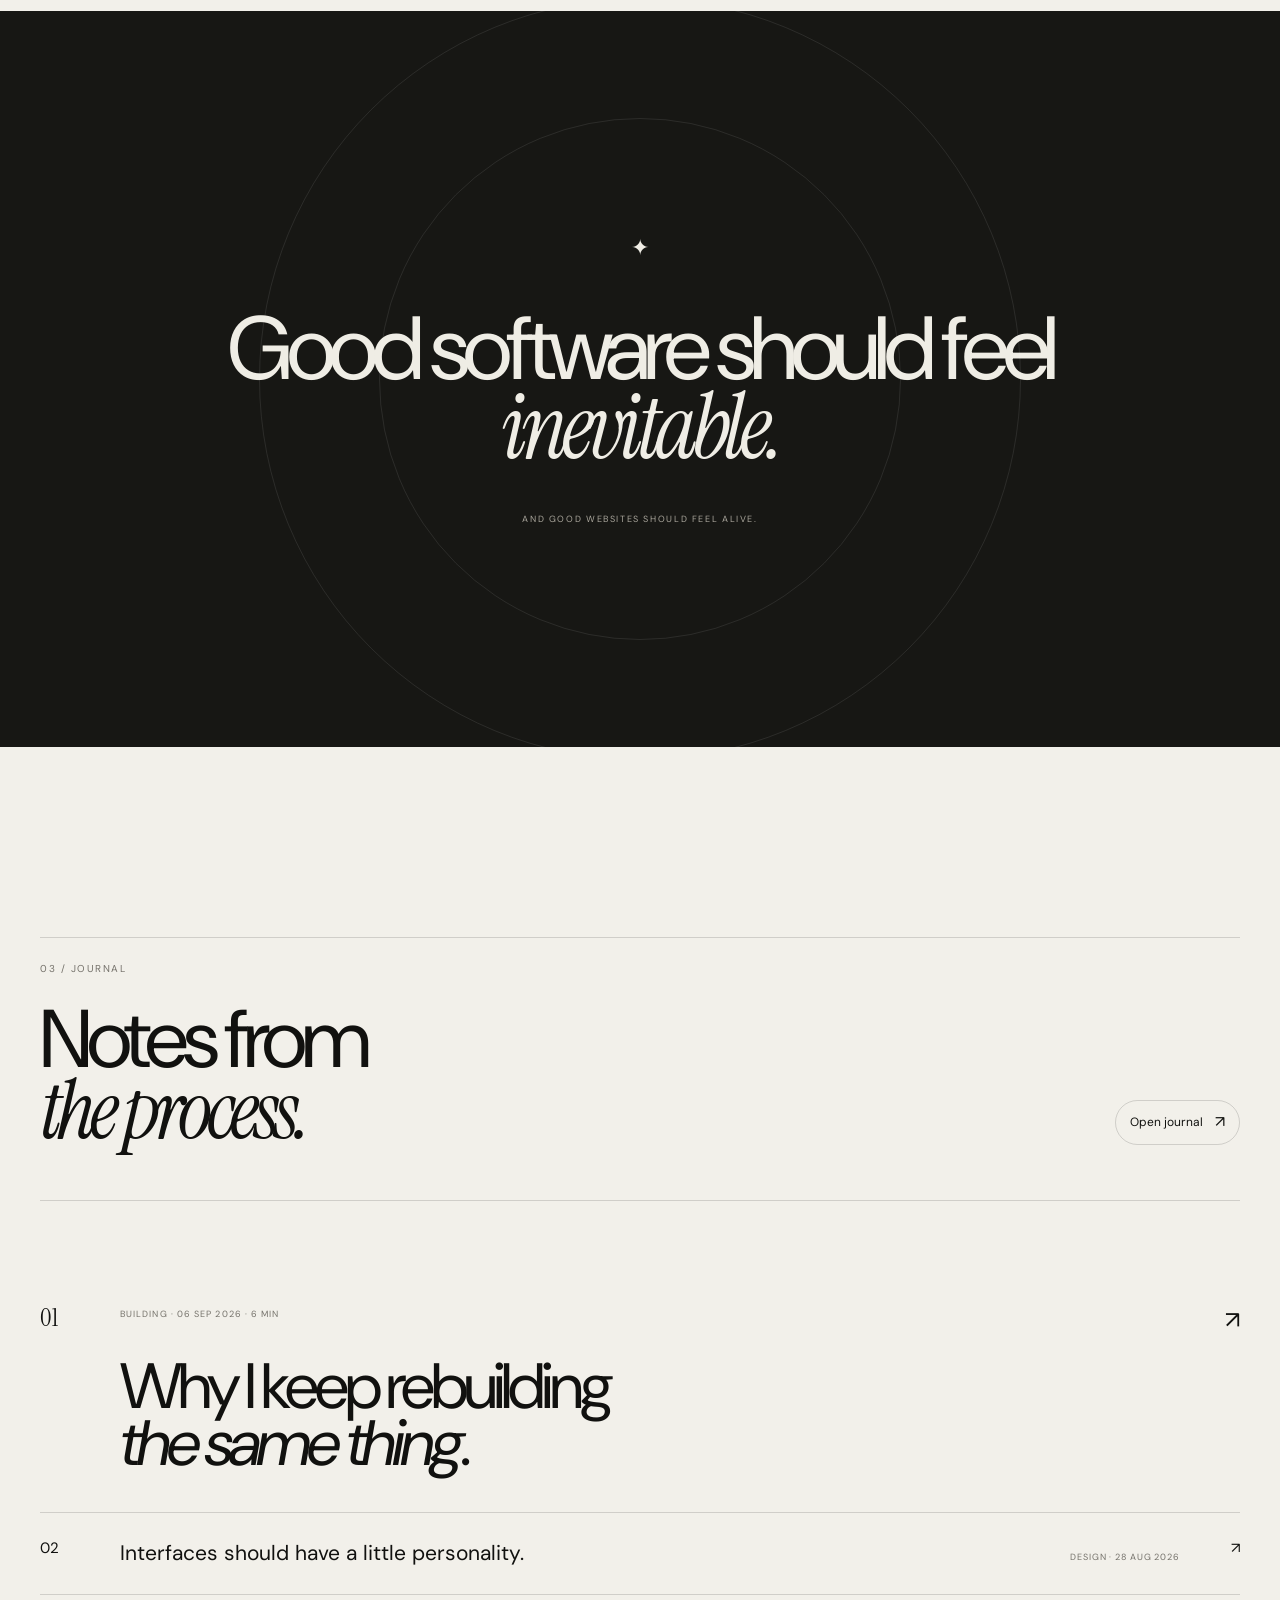
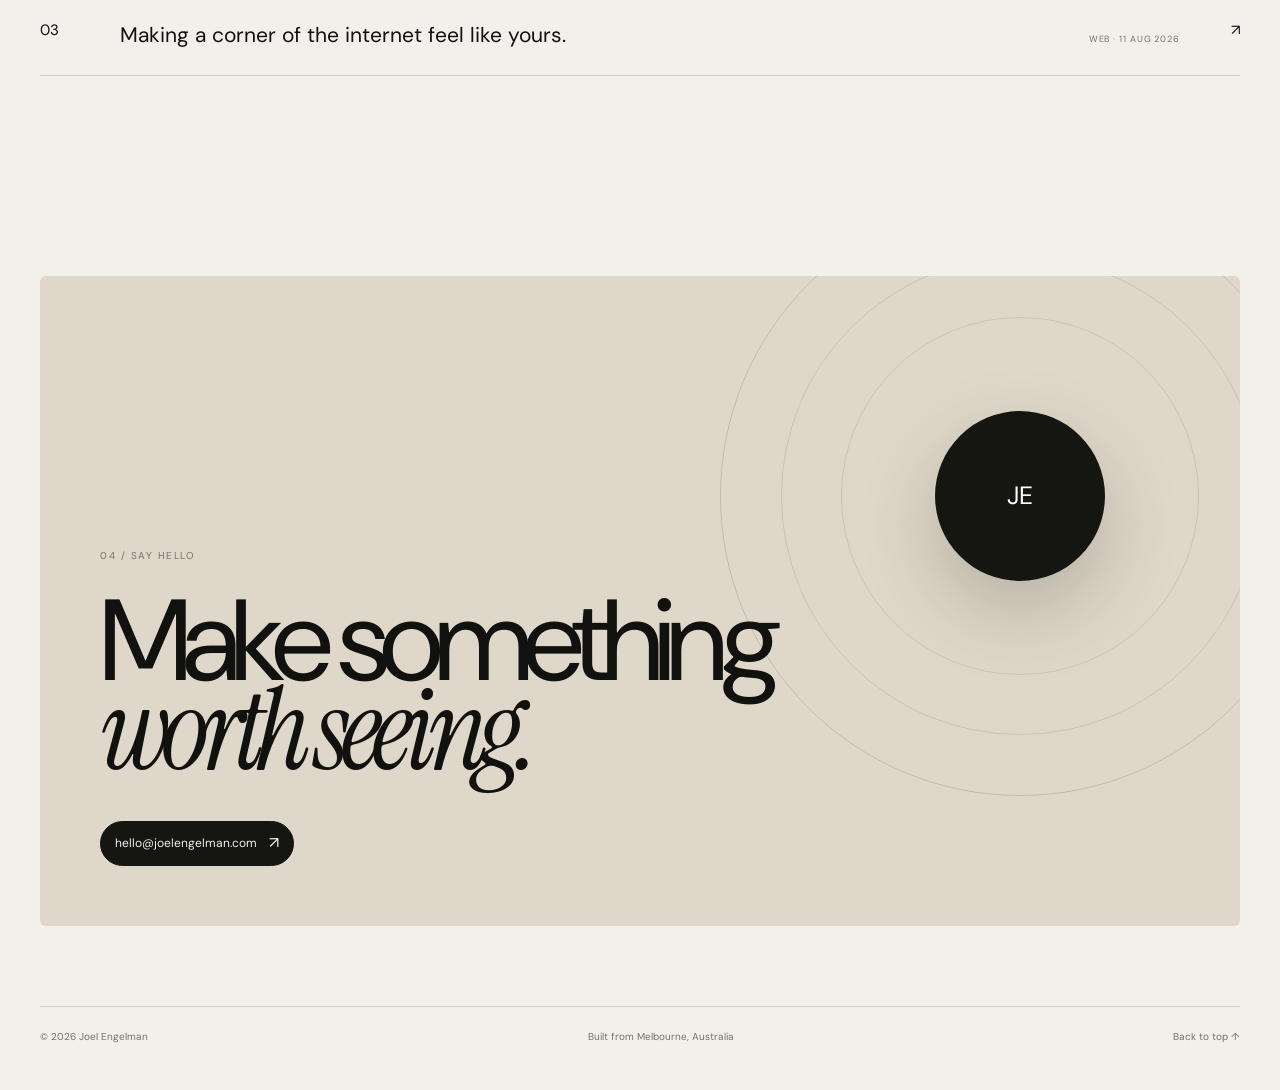
==== commit a308e429: "Rebuild entire site in Nubo and Spartan-inspired art direction" ====
--- a/index.html
+++ b/index.html
@@ -1 +1 @@
-<!doctype html><html lang="en"><head><meta charset="utf-8"><meta name="viewport" content="width=device-width,initial-scale=1"><title>Joel Engelman — Digital maker & writer</title><meta name="description" content="Joel Engelman's personal site — projects, writing and experiments."><link rel="preconnect" href="https://fonts.googleapis.com"><link rel="preconnect" href="https://fonts.gstatic.com" crossorigin><link href="https://fonts.googleapis.com/css2?family=DM+Sans:wght@400;500;600&family=Instrument+Serif:ital@0;1&display=swap" rel="stylesheet"><link rel="stylesheet" href="styles.css"></head><body><div class="grain"></div><header class="nav"><a class="logo" href="index.html"><span>JE</span><i></i></a><nav><a class="active" href="index.html">Home</a><a href="work.html">Work</a><a href="writing.html">Writing</a><a href="about.html">About</a></nav><a class="nav-contact" href="mailto:hello@joelengelman.com">Get in touch <span>↗</span></a></header><main><section class="hero"><div class="hero-top"><span>Independent maker</span><span>Melbourne · 2026</span></div><div class="hero-stage"><div class="hero-title"><h1>Joel<br><em>Engelman</em></h1><p>I make digital things, write about what I learn, and occasionally build something that shouldn't exist.</p></div><div class="orbital"><div class="orb-core">JE</div><span class="orb-word">DESIGN · CODE · MUSIC · IDEAS ·</span></div><div class="hero-note">SCROLL<br><b>↓</b></div></div><div class="hero-bottom"><span>01 / 04</span><span>Personal website</span><span class="line"></span><span>Selected work ↓</span></div></section><section class="intro wrap"><div class="eyebrow">A little about this place</div><div class="intro-grid"><h2>Not a portfolio.<br><em>More like a workshop.</em></h2><p>This is where I keep the things I'm making — websites, software, games, music and writing. Some are polished. Some are experiments. That's the point.</p></div></section><section class="projects wrap"><div class="section-head"><span>Selected work</span><a href="work.html">View all work <b>↗</b></a></div><div class="project-grid"><a class="project project-large" href="work.html#pulse"><div class="visual pulse"><div class="phone"><div class="phone-top">pulse <span>•••</span></div><div class="msg one">hey 👋</div><div class="msg two">what are you building?</div><div class="msg three">something better.</div></div></div><div class="project-info"><div><span>01</span><h3>Pulse</h3></div><p>Messaging, rebuilt from scratch.</p></div></a><a class="project project-small" href="work.html#projectos"><div class="visual os"><div class="window"><div class="window-bar"><i></i><i></i><i></i></div><div class="window-body"><strong>ProjectOS</strong><span>your workspace, your way.</span><div class="window-block"></div></div></div></div><div class="project-info"><div><span>02</span><h3>ProjectOS</h3></div><p>A calmer desktop concept.</p></div></a><a class="project project-small" href="work.html#games"><div class="visual game"><div class="sun"></div><div class="hill h1"></div><div class="hill h2"></div><div class="car">▰</div></div><div class="project-info"><div><span>03</span><h3>Game experiments</h3></div><p>Small worlds and interactive ideas.</p></div></a></div></section><section class="statement wrap"><div class="statement-mark">“</div><p>I like making things that feel <em>obvious</em> once they exist.</p></section><section class="writing wrap"><div class="section-head"><span>From the notebook</span><a href="writing.html">Read the writing <b>↗</b></a></div><div class="post"><span>SEP 06, 2026</span><a href="writing.html#making"><h3>Why I keep rebuilding the same thing</h3><i>↗</i></a></div><div class="post"><span>AUG 28, 2026</span><a href="writing.html#interfaces"><h3>Interfaces should have a little personality</h3><i>↗</i></a></div><div class="post"><span>AUG 11, 2026</span><a href="writing.html#internet"><h3>Making a corner of the internet feel like yours</h3><i>↗</i></a></div></section><section class="contact wrap"><div class="contact-card"><div><span class="eyebrow">Have an idea?</span><h2>Let's make<br><em>something.</em></h2></div><a href="mailto:hello@joelengelman.com" class="circle-link">Say hello <span>↗</span></a></div></section></main><footer class="wrap footer"><span>© 2026 Joel Engelman</span><span>Built with curiosity.</span><span><a href="index.html">Back to top ↑</a></span></footer><script src="script.js"></script></body></html>+<!doctype html><html lang="en"><head><meta charset="utf-8"><meta name="viewport" content="width=device-width,initial-scale=1"><meta name="theme-color" content="#11110f"><meta name="description" content="Joel Engelman — builder, musician, writer and maker of digital things."><title>Joel Engelman — Make something real.</title><link rel="preconnect" href="https://fonts.googleapis.com"><link rel="preconnect" href="https://fonts.gstatic.com" crossorigin><link href="https://fonts.googleapis.com/css2?family=DM+Sans:wght@400;500;600&family=Instrument+Serif:ital@0;1&display=swap" rel="stylesheet"><link rel="stylesheet" href="styles.css"></head><body><div class="noise"></div><header class="site-nav"><a class="brand" href="index.html">JE<span>●</span></a><nav><a class="active" href="index.html">Home</a><a href="work.html">Work</a><a href="writing.html">Journal</a><a href="about.html">About</a></nav><a class="nav-pill" href="mailto:hello@joelengelman.com">Let's talk <b>↗</b></a></header><main><section class="hero-scene"><div class="eyebrow-row"><span>INDEPENDENT MAKER</span><span>MELBOURNE / AU</span></div><div class="hero-copy"><div><p class="micro">WEB · SOFTWARE · MUSIC · GAMES</p><h1>Joel<br><i>Engelman</i></h1><p class="hero-lede">I make digital things with an unreasonable amount of attention to how they feel.</p></div><div class="hero-object" aria-hidden="true"><div class="object-ring r1"></div><div class="object-ring r2"></div><div class="object-ring r3"></div><div class="object-core"><span>JE</span><small>26</small></div><div class="object-label l1">IDEAS / 01</div><div class="object-label l2">BUILD / 02</div></div></div><div class="hero-foot"><span>SCROLL TO EXPLORE</span><span class="scroll-line"></span><span>↓</span></div></section><section class="manifesto page-section"><div class="section-tag">01 / THE WORKSHOP</div><div class="manifesto-grid"><h2>Not here to fill a grid.<br><em>Here to make things.</em></h2><div><p>I build products, experiments, games and music. This site is the living record — part portfolio, part studio wall, part notebook.</p><a class="text-link" href="about.html">A little more about me <b>↗</b></a></div></div></section><section class="work-showcase page-section"><div class="section-head"><div><span class="section-tag">02 / SELECTED WORK</span><h2>Things I've<br><em>actually shipped.</em></h2></div><a class="outline-pill" href="work.html">See all work <b>↗</b></a></div><a class="feature-work" href="work.html#pulse"><div class="feature-stage pulse-stage"><div class="pulse-glow"></div><div class="device"><div class="device-island"></div><div class="device-screen"><div class="appbar"><b>pulse</b><span>9:41</span></div><div class="avatar-line"><i></i><div><b>Messages</b><small>people you actually know</small></div></div><div class="chat c1"><span>you still building?</span><b>10:28</b></div><div class="chat c2"><span>always.</span><b>10:29</b></div><div class="chat c3"><span>good.</span><b>10:29</b></div><div class="dock"><i></i><i></i><i></i><i></i></div></div></div><div class="stage-index">01</div><div class="stage-caption"><span>PRODUCT / SOCIAL</span><strong>Pulse</strong><small>Messaging, rebuilt around people instead of noise.</small></div></div></a><div class="work-duo"><a class="mini-work" href="work.html#projectos"><div class="mini-stage os-stage"><div class="os-window"><div class="os-top"><span>● ● ●</span><b>ProjectOS</b><span>09:41</span></div><div class="os-side"><i>HOME</i><i>FILES</i><i>APPS</i></div><div class="os-main"><b>Your workspace.</b><span>Everything where you left it.</span><div class="os-panels"><i></i><i></i><i></i></div></div></div></div><div class="mini-meta"><span>02 / SOFTWARE</span><b>ProjectOS ↗</b></div></a><a class="mini-work" href="work.html#games"><div class="mini-stage game-stage"><div class="sun"></div><div class="mount m1"></div><div class="mount m2"></div><div class="road"></div><div class="tiny-car"></div><div class="game-ui">NOVA X / 01</div></div><div class="mini-meta"><span>03 / EXPERIMENTS</span><b>Games ↗</b></div></a></div></section><section class="interlude"><div class="interlude-mark">✦</div><p>Good software should feel<br><em>inevitable.</em></p><span>AND GOOD WEBSITES SHOULD FEEL ALIVE.</span></section><section class="journal-preview page-section"><div class="section-head compact"><div><span class="section-tag">03 / JOURNAL</span><h2>Notes from<br><em>the process.</em></h2></div><a class="outline-pill" href="writing.html">Open journal <b>↗</b></a></div><div class="journal-feature"><a href="writing.html#rebuilding" class="journal-number">01</a><a href="writing.html#rebuilding" class="journal-title"><span>BUILDING · 06 SEP 2026 · 6 MIN</span><h3>Why I keep rebuilding<br><em>the same thing.</em></h3></a><div class="journal-arrow">↗</div></div><div class="journal-row"><span>02</span><a href="writing.html#personality"><b>Interfaces should have a little personality.</b><small>DESIGN · 28 AUG 2026</small></a><i>↗</i></div><div class="journal-row"><span>03</span><a href="writing.html#internet"><b>Making a corner of the internet feel like yours.</b><small>WEB · 11 AUG 2026</small></a><i>↗</i></div></section><section class="final-scene"><div class="final-copy"><span class="section-tag">04 / SAY HELLO</span><h2>Make something<br><em>worth seeing.</em></h2><a class="dark-pill" href="mailto:hello@joelengelman.com">hello@joelengelman.com <b>↗</b></a></div><div class="final-orbit"><i></i><b>JE</b></div></section></main><footer><span>© 2026 Joel Engelman</span><span>Built from Melbourne, Australia</span><a href="index.html">Back to top ↑</a></footer><script src="script.js"></script></body></html>
--- a/styles.css
+++ b/styles.css
@@ -1 +1 @@
-@import url('https://fonts.googleapis.com/css2?family=DM+Sans:wght@400;500;600&family=Instrument+Serif:ital@0;1&display=swap');:root{--paper:#f1efe9;--ink:#171716;--muted:#77746d;--line:rgba(23,23,22,.14);--blue:#dce8f2;--green:#dce9df;--lav:#e7e0ef}*{box-sizing:border-box}html{scroll-behavior:smooth}body{margin:0;background:var(--paper);color:var(--ink);font-family:'DM Sans',sans-serif;font-size:15px;line-height:1.5}.grain{position:fixed;inset:0;pointer-events:none;opacity:.035;z-index:20;background-image:url("data:image/svg+xml,%3Csvg viewBox='0 0 180 180' xmlns='http://www.w3.org/2000/svg'%3E%3Cfilter id='n'%3E%3CfeTurbulence type='fractalNoise' baseFrequency='.9' numOctaves='4' stitchTiles='stitch'/%3E%3C/filter%3E%3Crect width='100%25' height='100%25' filter='url(%23n)' opacity='.7'/%3E%3C/svg%3E")}.wrap{width:min(1160px,calc(100% - 64px));margin:auto}.nav{position:fixed;z-index:50;top:18px;left:50%;transform:translateX(-50%);width:min(780px,calc(100% - 32px));height:64px;padding:8px 10px 8px 14px;display:grid;grid-template-columns:1fr auto 1fr;align-items:center;border:1px solid rgba(255,255,255,.7);border-radius:22px;background:rgba(255,255,255,.55);backdrop-filter:blur(26px) saturate(150%);box-shadow:0 14px 45px rgba(0,0,0,.08),inset 0 1px rgba(255,255,255,.9)}.logo{display:flex;align-items:center;gap:7px;color:inherit;text-decoration:none;font-weight:600;letter-spacing:-.04em}.logo i{display:block;width:7px;height:7px;border-radius:50%;background:#171716}.nav nav{display:flex;gap:4px;padding:4px;border-radius:14px;background:rgba(0,0,0,.045)}.nav nav a{padding:7px 13px;border-radius:10px;color:#67645e;text-decoration:none;font-size:13px}.nav nav a:hover,.nav nav a.active{background:#fff;color:var(--ink);box-shadow:0 2px 8px rgba(0,0,0,.07)}.nav-contact{justify-self:end;text-decoration:none;color:var(--ink);font-size:13px;padding:9px 13px;border:1px solid var(--line);border-radius:12px}.nav-contact span{display:inline-block;margin-left:5px}.hero{min-height:100vh;padding:122px 32px 34px;max-width:1400px;margin:auto;display:flex;flex-direction:column}.hero-top,.hero-bottom{display:flex;align-items:center;gap:28px;color:var(--muted);font-size:11px;text-transform:uppercase;letter-spacing:.12em}.hero-stage{position:relative;flex:1;min-height:650px;display:flex;align-items:center}.hero-title{position:relative;z-index:2;width:68%}.hero-title h1{font-size:clamp(100px,15vw,210px);font-weight:400;line-height:.72;letter-spacing:-.075em;margin:0}.hero-title h1 em{font-family:'Instrument Serif',serif;font-weight:400;letter-spacing:-.065em;margin-left:8vw}.hero-title p{width:270px;margin:55px 0 0 10px;color:#67645e;font-size:14px}.orbital{position:absolute;right:7%;top:50%;transform:translateY(-50%);width:330px;height:330px;border:1px solid rgba(23,23,22,.2);border-radius:50%;display:grid;place-items:center}.orbital:before,.orbital:after{content:'';position:absolute;border:1px solid rgba(23,23,22,.1);border-radius:50%}.orbital:before{inset:35px}.orbital:after{inset:-24px;border-style:dashed}.orb-core{width:104px;height:104px;border-radius:50%;background:#171716;color:white;display:grid;place-items:center;font-size:18px;box-shadow:0 20px 50px rgba(0,0,0,.18);animation:float 5s ease-in-out infinite}.orb-word{position:absolute;width:100%;height:100%;display:grid;place-items:start center;padding-top:5px;font-size:9px;letter-spacing:.18em;animation:spin 18s linear infinite}.hero-note{position:absolute;right:1%;bottom:12%;font-size:10px;line-height:1.8;color:var(--muted);text-align:center}.hero-note b{font-size:20px;font-weight:400}.hero-bottom{padding-top:18px}.hero-bottom .line{height:1px;background:var(--line);flex:1}.intro{padding-top:150px;padding-bottom:190px}.eyebrow,.section-head{font-size:11px;text-transform:uppercase;letter-spacing:.12em;color:var(--muted)}.intro-grid{display:grid;grid-template-columns:1.5fr .7fr;gap:80px;margin-top:42px}.intro h2{font-size:clamp(48px,7vw,90px);font-weight:400;line-height:.95;letter-spacing:-.055em;margin:0}.intro h2 em,.statement em,.contact h2 em{font-family:'Instrument Serif',serif}.intro p{align-self:end;max-width:330px;color:#65625c;font-size:16px}.section-head{display:flex;justify-content:space-between;border-top:1px solid var(--line);padding:16px 0}.section-head a{color:inherit;text-decoration:none}.section-head b{font-size:16px;font-weight:400;margin-left:5px}.project-grid{display:grid;grid-template-columns:1.15fr .85fr;gap:18px;align-items:start}.project{text-decoration:none;color:inherit;display:block}.project-large{grid-row:span 2}.visual{position:relative;overflow:hidden;border-radius:5px;transition:transform .6s cubic-bezier(.2,.7,.2,1)}.project:hover .visual{transform:translateY(-6px)}.project-large .visual{height:590px}.project-small .visual{height:285px}.pulse{background:var(--blue);display:flex;align-items:center;justify-content:center}.phone{width:235px;height:445px;border-radius:32px;background:#f8f8f5;border:7px solid #161616;box-shadow:0 35px 60px rgba(26,38,48,.2);padding:45px 14px 15px;position:relative;transform:rotate(5deg);transition:transform .8s cubic-bezier(.2,.7,.2,1)}.project:hover .phone{transform:rotate(0) translateY(-10px)}.phone-top{font-weight:600;font-size:13px;margin-bottom:30px}.phone-top span{float:right;color:#999}.msg{font-size:10px;padding:9px 11px;border-radius:13px;margin:9px 0;width:max-content;max-width:170px;background:#ecebe7}.msg.two{margin-left:auto;background:#161616;color:#fff}.msg.three{background:#d6e6ef}.os{background:var(--lav);display:grid;place-items:center}.window{width:74%;height:72%;background:rgba(255,255,255,.7);border:1px solid rgba(0,0,0,.12);border-radius:12px;box-shadow:0 25px 50px rgba(50,35,65,.13);overflow:hidden;transform:rotate(-3deg);transition:transform .8s}.project:hover .window{transform:rotate(0)}.window-bar{height:30px;border-bottom:1px solid var(--line);padding:9px;display:flex;gap:4px}.window-bar i{width:6px;height:6px;border-radius:50%;background:#aaa}.window-body{padding:25px}.window-body strong{display:block;font-size:20px;letter-spacing:-.04em}.window-body span{display:block;margin-top:4px;font-size:10px;color:var(--muted)}.window-block{height:90px;margin-top:25px;border-radius:8px;background:linear-gradient(135deg,#e8e3ef,#f9f7fb)}.game{background:var(--green);overflow:hidden}.sun{position:absolute;width:100px;height:100px;border-radius:50%;background:#f5d6a7;right:15%;top:14%}.hill{position:absolute;bottom:-20%;width:80%;height:55%;border-radius:50% 50% 0 0;background:#9db8a1}.h1{left:-10%}.h2{right:-20%;bottom:-28%;background:#77977e}.car{position:absolute;bottom:28%;left:44%;font-size:55px;transform:rotate(-5deg)}.project-info{display:flex;justify-content:space-between;gap:20px;padding:15px 2px 50px;border-bottom:1px solid var(--line)}.project-info span{font-size:10px;color:var(--muted)}.project-info h3{font-size:20px;font-weight:500;margin:4px 0 0;letter-spacing:-.03em}.project-info p{font-size:12px;color:var(--muted);text-align:right}.statement{padding:210px 0;display:grid;grid-template-columns:1fr 3fr}.statement-mark{font-family:'Instrument Serif';font-size:90px}.statement p{font-size:clamp(42px,6vw,76px);line-height:1;letter-spacing:-.05em;max-width:850px;margin:0}.writing{padding-bottom:190px}.post{display:grid;grid-template-columns:180px 1fr;border-bottom:1px solid var(--line);padding:28px 0}.post>span{font-size:10px;color:var(--muted);padding-top:8px}.post a{color:inherit;text-decoration:none}.post h3{font-size:clamp(26px,3vw,42px);font-weight:400;letter-spacing:-.045em;margin:0;transition:padding .4s}.post i{float:right;font-style:normal;font-size:22px}.post a:hover h3{padding-left:15px}.contact{padding-bottom:80px}.contact-card{min-height:450px;border-radius:8px;background:#181817;color:#f4f1e9;padding:60px;display:flex;justify-content:space-between;align-items:flex-end;position:relative;overflow:hidden}.contact-card:after{content:'';position:absolute;width:400px;height:400px;border-radius:50%;border:1px solid rgba(255,255,255,.16);right:8%;top:-15%;box-shadow:0 0 0 50px rgba(255,255,255,.025),0 0 0 100px rgba(255,255,255,.02)}.contact h2{font-size:clamp(70px,10vw,130px);line-height:.8;font-weight:400;letter-spacing:-.07em;margin:30px 0 0;position:relative;z-index:2}.circle-link{width:120px;height:120px;border-radius:50%;background:#f4f1e9;color:#171716;text-decoration:none;display:grid;place-items:center;align-content:center;position:relative;z-index:3;font-size:12px}.circle-link span{font-size:20px}.footer{border-top:1px solid var(--line);padding:22px 0 45px;display:flex;justify-content:space-between;color:var(--muted);font-size:11px}.footer a{color:inherit;text-decoration:none}@keyframes spin{to{transform:rotate(360deg)}}@keyframes float{50%{transform:translateY(-12px)}}@media(max-width:800px){.wrap{width:min(100% - 32px,620px)}.nav{grid-template-columns:1fr auto;width:calc(100% - 24px)}.nav nav{display:none}.hero{padding:105px 16px 25px}.hero-stage{min-height:680px}.hero-title{width:100%;align-self:flex-start;margin-top:110px}.hero-title h1{font-size:clamp(74px,20vw,150px)}.hero-title h1 em{margin-left:17vw}.hero-title p{margin:35px 0 0 5px}.orbital{width:210px;height:210px;right:2%;top:58%;opacity:.9}.orb-core{width:75px;height:75px}.intro{padding-top:100px;padding-bottom:110px}.intro-grid{grid-template-columns:1fr;gap:35px}.project-grid{grid-template-columns:1fr}.project-large{grid-row:auto}.project-large .visual{height:480px}.project-small .visual{height:330px}.statement{padding:120px 0;grid-template-columns:1fr;gap:15px}.post{grid-template-columns:100px 1fr}.contact-card{min-height:520px;padding:35px;display:block}.circle-link{margin-top:90px}.footer{gap:15px;flex-wrap:wrap}.hero-bottom{gap:10px;font-size:9px}}+@import url('https://fonts.googleapis.com/css2?family=DM+Sans:wght@400;500;600&family=Instrument+Serif:ital@0;1&display=swap');:root{--bg:#f2f0ea;--ink:#11110f;--muted:#74716a;--line:rgba(17,17,15,.15);--soft:#e5e1d8;--serif:'Instrument Serif',serif;--sans:'DM Sans',sans-serif}*{box-sizing:border-box}html{scroll-behavior:smooth}body{margin:0;background:var(--bg);color:var(--ink);font:15px/1.55 var(--sans);overflow-x:hidden}a{color:inherit}button{font:inherit}.noise{position:fixed;inset:0;pointer-events:none;z-index:100;opacity:.035;background-image:url("data:image/svg+xml,%3Csvg xmlns='http://www.w3.org/2000/svg' width='160' height='160'%3E%3Cfilter id='n'%3E%3CfeTurbulence baseFrequency='.85' numOctaves='3' stitchTiles='stitch'/%3E%3C/filter%3E%3Crect width='100%25' height='100%25' filter='url(%23n)'/%3E%3C/svg%3E")}body:after{content:'';position:fixed;inset:0;pointer-events:none;z-index:-1;background:radial-gradient(circle at 50% -10%,rgba(255,255,255,.8),transparent 38%)}.site-nav{position:fixed;z-index:90;top:18px;left:50%;transform:translateX(-50%);width:min(900px,calc(100% - 36px));height:58px;padding:7px 8px 7px 18px;border:1px solid rgba(255,255,255,.8);border-radius:18px;background:rgba(245,243,238,.68);backdrop-filter:blur(24px) saturate(130%);box-shadow:0 15px 45px rgba(25,22,18,.09),inset 0 1px rgba(255,255,255,.9);display:grid;grid-template-columns:1fr auto 1fr;align-items:center}.brand{text-decoration:none;font-weight:600;font-size:16px;letter-spacing:-.06em}.brand span{font-size:7px;margin-left:5px;vertical-align:top}.site-nav nav{display:flex;gap:3px}.site-nav nav a{padding:8px 12px;border-radius:10px;text-decoration:none;color:#69665f;font-size:12px;transition:.25s}.site-nav nav a:hover,.site-nav nav a.active{background:#fff;color:var(--ink);box-shadow:0 2px 10px rgba(0,0,0,.06)}.nav-pill,.outline-pill,.dark-pill{display:inline-flex;align-items:center;gap:12px;text-decoration:none;border:1px solid var(--line);border-radius:999px;padding:9px 14px;font-size:12px;transition:transform .35s,background .35s}.nav-pill{justify-self:end}.nav-pill:hover,.outline-pill:hover{transform:translateY(-2px);background:#fff}.nav-pill b,.outline-pill b,.dark-pill b{font-size:16px;font-weight:400}.page-section{width:min(1240px,calc(100% - 80px));margin:auto}.eyebrow-row,.ticker,.section-tag,.feature-label{font-size:10px;letter-spacing:.15em;text-transform:uppercase;color:var(--muted)}.eyebrow-row,.ticker{display:flex;justify-content:space-between;align-items:center}.hero-scene{min-height:100svh;width:min(1380px,calc(100% - 80px));margin:auto;padding:115px 0 28px;display:flex;flex-direction:column}.hero-copy{flex:1;display:grid;grid-template-columns:1.1fr .9fr;align-items:center;position:relative}.micro{font-size:10px;letter-spacing:.15em;color:var(--muted);margin:0 0 34px}.hero-copy h1{font-size:clamp(92px,14.5vw,210px);line-height:.73;letter-spacing:-.085em;font-weight:400;margin:0}.hero-copy h1 i,.manifesto h2 em,.section-head h2 em,.interlude em,.journal-title-block h1 em,.journal-feature h2 em,.archive-header h2 em,.journal-end h2 em,.work-heading h1 em,.detail-copy h2 em,.work-end h2 em,.about-heading h1 em,.about-story h2 em,.about-now h2 em,.about-end h2 em{font-family:var(--serif);font-style:italic;font-weight:400}.hero-lede{max-width:310px;margin:50px 0 0 8px;color:#67645d;font-size:15px}.hero-object{width:min(42vw,500px);aspect-ratio:1;position:relative;justify-self:end;transform:translateY(4%)}.object-ring{position:absolute;border:1px solid rgba(17,17,15,.17);border-radius:50%;inset:10%}.object-ring.r2{inset:20%;border-style:dashed;animation:spin 24s linear infinite}.object-ring.r3{inset:-3%;transform:rotate(35deg);border-color:rgba(17,17,15,.1)}.object-core{position:absolute;inset:35%;border-radius:50%;background:#121210;color:#f3f0e8;display:grid;place-items:center;box-shadow:0 35px 70px rgba(0,0,0,.2);animation:float 5s ease-in-out infinite}.object-core span{font-size:25px;letter-spacing:-.08em}.object-core small{position:absolute;bottom:25%;font-size:8px;color:#aaa}.object-label{position:absolute;font-size:9px;letter-spacing:.12em;color:var(--muted)}.l1{top:18%;right:4%}.l2{bottom:18%;left:2%}.hero-foot{display:flex;gap:18px;align-items:center;font-size:10px;letter-spacing:.14em;color:var(--muted)}.scroll-line{height:1px;background:var(--line);flex:1}.manifesto{padding-top:190px;padding-bottom:230px}.manifesto-grid{display:grid;grid-template-columns:1.25fr .75fr;gap:100px;margin-top:50px}.manifesto h2{font-size:clamp(55px,7vw,100px);line-height:.88;letter-spacing:-.07em;font-weight:400;margin:0}.manifesto-grid>div{align-self:end;max-width:340px}.manifesto-grid p{color:#66635c;font-size:16px;line-height:1.7;margin:0 0 30px}.text-link{display:inline-flex;gap:14px;align-items:center;text-decoration:none;font-size:12px;border-bottom:1px solid var(--ink);padding-bottom:5px}.text-link b{font-size:17px;font-weight:400}.work-showcase{padding-bottom:210px}.section-head{display:flex;justify-content:space-between;align-items:end;border-top:1px solid var(--line);padding-top:18px;margin-bottom:55px}.section-head h2{font-size:clamp(50px,6.4vw,90px);line-height:.86;letter-spacing:-.065em;font-weight:400;margin:25px 0 0}.feature-work{display:block;text-decoration:none}.feature-stage{height:min(72vw,700px);min-height:540px;position:relative;overflow:hidden}.pulse-stage{background:radial-gradient(circle at 68% 45%,#f0e7d7 0 10%,transparent 10.5%),linear-gradient(135deg,#d6d2c8,#c1c8c0)}.pulse-glow{position:absolute;width:50%;aspect-ratio:1;border-radius:50%;background:rgba(255,255,255,.4);filter:blur(55px);left:30%;top:15%}.device{position:absolute;left:50%;top:50%;transform:translate(-50%,-50%) rotate(6deg);width:265px;height:530px;border-radius:39px;background:#10100f;padding:8px;box-shadow:0 45px 100px rgba(24,22,17,.3);transition:transform .9s cubic-bezier(.2,.7,.2,1)}.feature-work:hover .device{transform:translate(-50%,-53%) rotate(0)}.device-screen{height:100%;border-radius:32px;background:#f7f5f0;overflow:hidden;padding:48px 15px 14px;position:relative}.device-island{position:absolute;z-index:2;top:14px;left:50%;transform:translateX(-50%);width:80px;height:23px;border-radius:20px;background:#111}.appbar{display:flex;justify-content:space-between;font-size:10px;margin-bottom:25px}.appbar b{font-size:15px;letter-spacing:-.05em}.avatar-line{display:flex;gap:10px;align-items:center;border-bottom:1px solid var(--line);padding-bottom:14px}.avatar-line i{width:32px;height:32px;border-radius:50%;background:linear-gradient(135deg,#b8c7bc,#e3cbb8)}.avatar-line b,.avatar-line small{display:block}.avatar-line b{font-size:12px}.avatar-line small{font-size:8px;color:var(--muted)}.chat{margin:15px 0;display:flex;justify-content:space-between;gap:6px;align-items:end;font-size:9px;padding:10px 11px;border-radius:14px;background:#e9e6df}.chat b{font-size:7px;color:#999}.chat.c2{margin-left:25px;background:#171715;color:#fff}.chat.c3{margin-right:28px}.chat.c4{margin-left:45px;background:#d5e0d6}.dock{position:absolute;bottom:13px;left:15px;right:15px;height:37px;border-radius:13px;background:#e8e5de;display:flex;justify-content:space-around;align-items:center}.dock i{width:7px;height:7px;border:1px solid #777;border-radius:2px}.stage-index{position:absolute;left:30px;top:28px;font:40px var(--serif);color:rgba(17,17,15,.55)}.stage-caption{position:absolute;left:32px;bottom:30px;display:flex;flex-direction:column;gap:5px}.stage-caption span,.stage-caption small{font-size:9px;letter-spacing:.12em;color:rgba(17,17,15,.6)}.stage-caption strong{font-size:35px;font-weight:400;letter-spacing:-.05em}.work-duo{display:grid;grid-template-columns:1fr 1fr;gap:18px;margin-top:18px}.mini-work{text-decoration:none}.mini-stage{height:390px;position:relative;overflow:hidden}.os-stage{background:#ddd8e2;display:grid;place-items:center}.os-window{width:76%;height:73%;border-radius:15px;background:rgba(250,249,246,.72);border:1px solid rgba(17,17,15,.13);box-shadow:0 35px 70px rgba(60,50,70,.15);backdrop-filter:blur(15px);overflow:hidden;transform:rotate(-3deg);transition:.7s}.mini-work:hover .os-window{transform:rotate(0) translateY(-7px)}.os-top{height:32px;border-bottom:1px solid var(--line);display:flex;justify-content:space-between;align-items:center;padding:0 10px;font-size:7px;color:#8c8880}.os-top b{font-size:9px;color:var(--ink)}.os-side{position:absolute;width:19%;top:32px;bottom:0;border-right:1px solid var(--line);padding:18px 10px}.os-side i{display:block;font-style:normal;font-size:7px;color:#777;margin-bottom:14px}.os-main{margin-left:19%;padding:30px 25px}.os-main>b{display:block;font-size:17px}.os-main>span{font-size:8px;color:var(--muted)}.os-panels{display:grid;grid-template-columns:1fr 1fr;gap:7px;margin-top:20px}.os-panels i{height:55px;border-radius:7px;background:#ece9e4}.os-panels i:first-child{grid-column:span 2}.os-dock{margin-top:22px;font-size:8px;color:#777}.game-stage{background:linear-gradient(#d7e0dc,#c8d2c7);overflow:hidden}.sun{position:absolute;width:100px;height:100px;border-radius:50%;background:#e8d0a8;top:16%;right:17%}.mount{position:absolute;bottom:15%;width:70%;height:48%;border-radius:55% 55% 0 0;background:#a0b19e}.m1{left:-18%;transform:rotate(-5deg)}.m2{right:-22%;bottom:8%;background:#7f9981}.road{position:absolute;bottom:-5%;left:30%;width:40%;height:48%;background:#858c83;transform:skewX(-17deg)}.tiny-car{position:absolute;bottom:24%;left:48%;width:65px;height:25px;border-radius:8px 11px 4px 4px;background:#252624;box-shadow:15px 15px 0 -6px #333}.game-ui{position:absolute;left:25px;top:25px;font-size:8px;letter-spacing:.13em}.game-ui span{display:block;margin-top:5px;color:#6e756d}.mini-meta{display:flex;justify-content:space-between;padding:14px 2px 55px;border-bottom:1px solid var(--line);font-size:11px}.mini-meta span{color:var(--muted);font-size:9px;letter-spacing:.1em}.mini-meta b{font-weight:400}.interlude{padding:220px 8%;text-align:center;background:#171714;color:#efede5;position:relative;overflow:hidden}.interlude:before,.interlude:after{content:'';position:absolute;border:1px solid rgba(255,255,255,.09);border-radius:50%;width:520px;height:520px;left:50%;top:50%;transform:translate(-50%,-50%)}.interlude:after{width:760px;height:760px}.interlude-mark{font-size:22px;margin-bottom:45px}.interlude p{font-size:clamp(48px,7vw,100px);line-height:.88;letter-spacing:-.07em;margin:0}.interlude>span{display:block;font-size:9px;letter-spacing:.18em;color:#aaa69c;margin-top:45px}.journal-preview{padding-top:190px;padding-bottom:200px}.compact{margin-bottom:55px}.journal-feature{display:grid;grid-template-columns:80px 1fr 60px;border-top:1px solid var(--line);border-bottom:1px solid var(--line);padding:34px 0 40px;align-items:start}.journal-number{font:25px var(--serif);text-decoration:none}.journal-title{text-decoration:none}.journal-title>span{font-size:9px;letter-spacing:.12em;color:var(--muted)}.journal-title h3{font-size:clamp(40px,5vw,72px);line-height:.88;letter-spacing:-.065em;font-weight:400;margin:35px 0 0}.journal-arrow{font-size:24px;text-align:right}.journal-row{display:grid;grid-template-columns:80px 1fr 60px;border-bottom:1px solid var(--line);padding:24px 0}.journal-row>a{text-decoration:none;display:flex;justify-content:space-between;align-items:baseline}.journal-row b{font-size:21px;font-weight:400}.journal-row small{font-size:9px;color:var(--muted);letter-spacing:.1em}.journal-row i{font-style:normal;text-align:right}.final-scene{width:min(1240px,calc(100% - 80px));margin:0 auto 80px;min-height:650px;background:#dfd8ca;border-radius:6px;position:relative;overflow:hidden;padding:60px;display:flex;align-items:flex-end}.final-copy{position:relative;z-index:2}.final-copy h2{font-size:clamp(70px,9vw,125px);line-height:.78;letter-spacing:-.075em;font-weight:400;margin:30px 0 45px}.final-copy h2 em{font-family:var(--serif);font-style:italic}.dark-pill{background:#151512;color:#f4f1e9;border-color:#151512}.dark-pill:hover{transform:translateY(-3px)}.final-orbit{position:absolute;width:600px;height:600px;border:1px solid rgba(17,17,15,.14);border-radius:50%;right:-80px;top:-80px;display:grid;place-items:center}.final-orbit:before,.final-orbit:after{content:'';position:absolute;border:1px solid rgba(17,17,15,.1);border-radius:50%}.final-orbit:before{inset:60px}.final-orbit:after{inset:120px}.final-orbit i{width:170px;height:170px;border-radius:50%;background:#151512;box-shadow:0 30px 80px rgba(20,18,13,.2)}.final-orbit b{position:absolute;color:#fff;font-size:25px;font-weight:400}footer{width:min(1240px,calc(100% - 80px));margin:auto;border-top:1px solid var(--line);padding:22px 0 45px;display:flex;justify-content:space-between;color:var(--muted);font-size:10px}footer a{text-decoration:none}.journal-hero,.work-hero,.about-hero{padding-top:135px}.journal-title-block,.work-heading,.about-heading{padding:95px 0 70px;display:grid;grid-template-columns:1.35fr .65fr;gap:80px;align-items:end}.journal-title-block h1,.work-heading h1,.about-heading h1{font-size:clamp(80px,11vw,160px);line-height:.77;letter-spacing:-.08em;font-weight:400;margin:0}.journal-title-block p,.work-heading p{max-width:310px;color:#66635c;font-size:15px}.ticker{border-top:1px solid var(--line);border-bottom:1px solid var(--line);padding:17px 0}.journal-feature{padding-top:100px}.feature-label{padding-bottom:18px}.journal-hero-card{display:grid;grid-template-columns:1.08fr .92fr;min-height:600px}.note-art{position:relative;overflow:hidden;background:linear-gradient(135deg,#d6d0c5,#b8b7af);border-radius:4px}.note-grid{position:absolute;inset:0;background:linear-gradient(rgba(17,17,15,.06) 1px,transparent 1px),linear-gradient(90deg,rgba(17,17,15,.06) 1px,transparent 1px);background-size:34px 34px}.note-window{position:absolute;width:62%;height:54%;left:16%;top:22%;background:rgba(245,242,235,.55);border:1px solid rgba(17,17,15,.2);padding:22px;backdrop-filter:blur(10px);transform:rotate(-5deg);box-shadow:25px 35px 70px rgba(40,35,29,.15);transition:.8s}.journal-hero-card:hover .note-window{transform:rotate(0) translateY(-8px)}.note-window span,.note-window small{font-size:8px;letter-spacing:.13em;color:#68645c}.note-window b{display:block;font-size:clamp(50px,7vw,90px);font-weight:400;letter-spacing:-.08em;margin-top:18%;line-height:.8}.note-window small{display:block;margin-top:20px;letter-spacing:0}.note-orbit{position:absolute;width:280px;height:280px;border-radius:50%;border:1px solid rgba(17,17,15,.22);right:-70px;bottom:-70px;box-shadow:0 0 0 45px rgba(255,255,255,.05)}.note-stamp{position:absolute;right:8%;top:9%;width:64px;height:64px;border:1px solid rgba(17,17,15,.4);border-radius:50%;display:grid;place-items:center;text-align:center;font:12px/1 var(--serif);transform:rotate(8deg)}.note-copy{padding:45px 0 35px 55px;display:flex;flex-direction:column;justify-content:center}.note-copy>span{font-size:9px;letter-spacing:.14em;color:var(--muted)}.note-copy h2{font-size:clamp(48px,5.5vw,78px);line-height:.86;letter-spacing:-.07em;font-weight:400;margin:42px 0 30px}.note-copy p{max-width:390px;color:#66635c;line-height:1.7}.journal-archive{padding-top:180px}.archive-header{display:flex;justify-content:space-between;align-items:end;border-top:1px solid var(--line);padding:18px 0 45px}.archive-header h2{font-size:clamp(50px,6vw,82px);line-height:.86;letter-spacing:-.065em;font-weight:400;margin:25px 0 0}.filter-set{display:flex;gap:5px}.filter-set button{border:1px solid var(--line);background:transparent;color:var(--muted);border-radius:999px;padding:8px 12px;font-size:10px;cursor:pointer}.filter-set button.active,.filter-set button:hover{background:var(--ink);border-color:var(--ink);color:var(--bg)}.article-list{border-top:1px solid var(--line)}.article-row{display:grid;grid-template-columns:45px .9fr 1.1fr;gap:28px;padding:25px 0;border-bottom:1px solid var(--line);text-decoration:none;align-items:stretch;transition:padding .45s}.article-row:hover{padding-left:10px;padding-right:10px}.article-no{font:22px var(--serif)}.article-art{min-height:270px;position:relative;overflow:hidden;border-radius:3px}.art-interface{background:#d7d9d2;display:grid;place-items:center}.interface-card{width:65%;height:60%;background:#f2f0e9;border:1px solid rgba(17,17,15,.15);padding:20px;box-shadow:15px 20px 45px rgba(0,0,0,.12);transform:rotate(4deg)}.interface-card span{font-size:8px;letter-spacing:.12em}.interface-card b{float:right;font-size:18px}.interface-card i{display:block;width:65%;height:1px;background:var(--line);margin-top:55px}.cursor{position:absolute;width:15px;height:15px;border-left:1px solid #111;border-top:1px solid #111;transform:rotate(-45deg);right:25%;top:30%;z-index:2}.art-browser{background:#d7cec0;display:grid;place-items:center}.browser-card{width:70%;height:72%;background:#eeeae2;box-shadow:15px 25px 50px rgba(50,40,30,.16);padding:0 20px}.browser-bar{height:28px;border-bottom:1px solid var(--line);display:flex;gap:4px;align-items:center}.browser-bar i{width:5px;height:5px;border-radius:50%;background:#aaa}.browser-card strong{display:block;font-size:27px;line-height:.85;letter-spacing:-.06em;margin-top:45px}.art-system{background:#d0d5cf;padding:22px}.system-orbit{position:absolute;width:190px;height:190px;border:1px solid rgba(17,17,15,.25);border-radius:50%;right:12%;top:18%;box-shadow:0 0 0 30px rgba(255,255,255,.06)}.art-system>span{font-size:8px;letter-spacing:.12em}.art-system>b{position:absolute;bottom:20px;left:22px;font-size:11px;letter-spacing:.15em;font-weight:400}.article-body{padding:10px 0}.article-body>span{font-size:9px;letter-spacing:.12em;color:var(--muted)}.article-body h3{font-size:clamp(30px,3.4vw,48px);line-height:.9;letter-spacing:-.06em;font-weight:400;margin:35px 0 22px}.article-body p{max-width:390px;color:#66635c;font-size:13px}.row-link{display:block;margin-top:38px;font-size:11px;font-weight:400}.journal-end{padding:200px 0 130px}.journal-end h2{font-size:clamp(70px,9vw,125px);line-height:.78;letter-spacing:-.07em;font-weight:400;margin:35px 0 45px}.work-heading{padding-bottom:80px}.project-detail{padding-top:90px;padding-bottom:160px}.detail-meta{display:grid;grid-template-columns:1fr 1fr 1fr;border-top:1px solid var(--line);padding:16px 0;font-size:9px;letter-spacing:.12em;color:var(--muted);text-transform:uppercase}.detail-meta span:last-child{text-align:right}.detail-grid{display:grid;grid-template-columns:1.08fr .92fr;gap:70px;align-items:center}.detail-grid.reverse{grid-template-columns:.92fr 1.08fr}.detail-grid.reverse .detail-copy{order:1}.detail-art{min-height:620px}.detail-copy>span{font-size:9px;letter-spacing:.14em;color:var(--muted)}.detail-copy h2{font-size:clamp(55px,6.5vw,92px);line-height:.83;letter-spacing:-.075em;font-weight:400;margin:35px 0}.detail-copy>p{max-width:430px;color:#66635c;font-size:15px;line-height:1.75}.spec-grid{display:grid;grid-template-columns:1fr 1fr;border-top:1px solid var(--line);margin-top:50px}.spec-grid span{font-size:8px;letter-spacing:.12em;color:var(--muted);padding:14px 0;border-bottom:1px solid var(--line)}.spec-grid b{display:block;color:var(--ink);font-size:9px;font-weight:500;margin-top:5px}.big-device{width:300px;height:600px}.large-os{min-height:620px}.large-os .os-window{width:82%;height:72%;transform:rotate(-4deg)}.game-large{min-height:620px}.palm{position:absolute;bottom:17%;width:14px;height:130px;background:#4f6c53;transform:rotate(13deg);border-radius:8px}.palm:before,.palm:after{content:'';position:absolute;width:75px;height:7px;background:#4f6c53;border-radius:100%;top:-2px;left:-32px;transform:rotate(-25deg)}.palm:after{transform:rotate(25deg)}.p1{left:13%;bottom:25%}.p2{right:13%;bottom:20%;transform:rotate(-12deg)}.work-end{padding:150px 0 180px}.work-end h2,.about-end h2{font-size:clamp(70px,9vw,125px);line-height:.78;letter-spacing:-.075em;font-weight:400;margin:35px 0 45px}.about-heading{padding-bottom:110px}.portrait-mark{justify-self:end;width:330px;height:330px;border-radius:50%;border:1px solid var(--line);position:relative;display:grid;place-items:center}.portrait-mark:before,.portrait-mark:after{content:'';position:absolute;border:1px solid var(--line);border-radius:50%;inset:30px}.portrait-mark:after{inset:70px}.portrait-mark div{width:105px;height:105px;border-radius:50%;background:var(--ink);color:var(--bg);display:grid;place-items:center;font-size:24px;z-index:2}.portrait-mark span{position:absolute;bottom:-25px;right:-20px;font-size:8px;line-height:1.7;letter-spacing:.15em;color:var(--muted)}.about-story{padding:170px 0}.story-grid{display:grid;grid-template-columns:1.25fr .75fr;gap:100px;margin-top:45px}.about-story h2{font-size:clamp(48px,6vw,82px);line-height:.9;letter-spacing:-.065em;font-weight:400;margin:0}.story-grid>div{align-self:end;color:#66635c}.story-grid p{margin:0 0 25px;font-size:15px;line-height:1.75}.about-values{padding:80px 0 190px}.value-list{border-top:1px solid var(--line);margin-top:45px}.value-list>div{display:grid;grid-template-columns:80px 1fr 1fr;gap:30px;align-items:center;padding:28px 0;border-bottom:1px solid var(--line)}.value-list span{font:22px var(--serif)}.value-list h3{font-size:25px;font-weight:400;letter-spacing:-.04em;margin:0}.value-list p{margin:0;color:#66635c;font-size:13px}.about-now{padding:100px 0 190px}.now-grid{display:grid;grid-template-columns:1fr 1fr;gap:80px;margin-top:45px}.now-grid h2{font-size:clamp(55px,6.5vw,90px);line-height:.86;letter-spacing:-.065em;font-weight:400;margin:0}.now-items{border-top:1px solid var(--line)}.now-items span{display:block;border-bottom:1px solid var(--line);padding:17px 0;font-size:12px}.now-items b{font-weight:500}.about-end{background:var(--ink);color:var(--bg);padding:130px max(40px,calc((100vw - 1240px)/2)) 150px}.about-end .section-tag{color:#9b988f}.about-end .dark-pill{background:var(--bg);color:var(--ink);border-color:var(--bg)}@keyframes float{0%,100%{transform:translateY(0)}50%{transform:translateY(-12px)}}@keyframes spin{to{transform:rotate(360deg)}}@media(max-width:800px){.site-nav{grid-template-columns:1fr auto;width:calc(100% - 24px);top:10px}.site-nav nav{display:none}.page-section,.hero-scene,.final-scene,footer{width:calc(100% - 32px)}.hero-scene{padding-top:100px}.hero-copy{grid-template-columns:1fr;min-height:720px}.hero-copy h1{font-size:clamp(78px,20vw,130px)}.hero-object{width:78vw;max-width:360px;justify-self:center;position:absolute;right:0;bottom:3%;opacity:.9}.manifesto-grid,.journal-title-block,.work-heading,.about-heading,.detail-grid,.detail-grid.reverse,.journal-hero-card,.story-grid,.now-grid{grid-template-columns:1fr;gap:45px}.manifesto{padding:130px 0}.manifesto h2{font-size:52px}.work-duo{grid-template-columns:1fr}.feature-stage{min-height:560px}.interlude{padding:150px 25px}.journal-preview{padding-top:130px}.journal-feature{grid-template-columns:45px 1fr}.journal-arrow{display:none}.journal-row{grid-template-columns:45px 1fr 25px}.journal-row>a{display:block}.journal-row small{display:block;margin-top:7px}.final-scene{min-height:600px;padding:35px}.final-orbit{width:450px;height:450px;right:-180px;top:-90px}.final-copy h2{font-size:68px}.archive-header{display:block}.filter-set{margin-top:25px;overflow:auto;padding-bottom:5px}.article-row{grid-template-columns:30px 1fr;gap:15px}.article-art{grid-column:2;min-height:230px}.article-body{grid-column:2}.article-body h3{font-size:34px}.journal-feature{padding-top:65px}.note-copy{padding:40px 0}.project-detail{padding-top:60px;padding-bottom:100px}.detail-meta{grid-template-columns:1fr 1fr}.detail-meta span:last-child{display:none}.detail-art{min-height:500px}.big-device{width:245px;height:490px}.large-os,.game-large{min-height:500px}.value-list>div{grid-template-columns:45px 1fr}.value-list p{grid-column:2}.portrait-mark{justify-self:start;width:270px;height:270px}.about-story{padding:120px 0}.about-end{padding:100px 20px}.about-end h2{font-size:72px}footer{gap:10px;flex-wrap:wrap}.hero-lede{margin-top:35px}.section-head{align-items:start;gap:20px}.section-head .outline-pill{margin-top:5px}.mini-stage{height:330px}}
